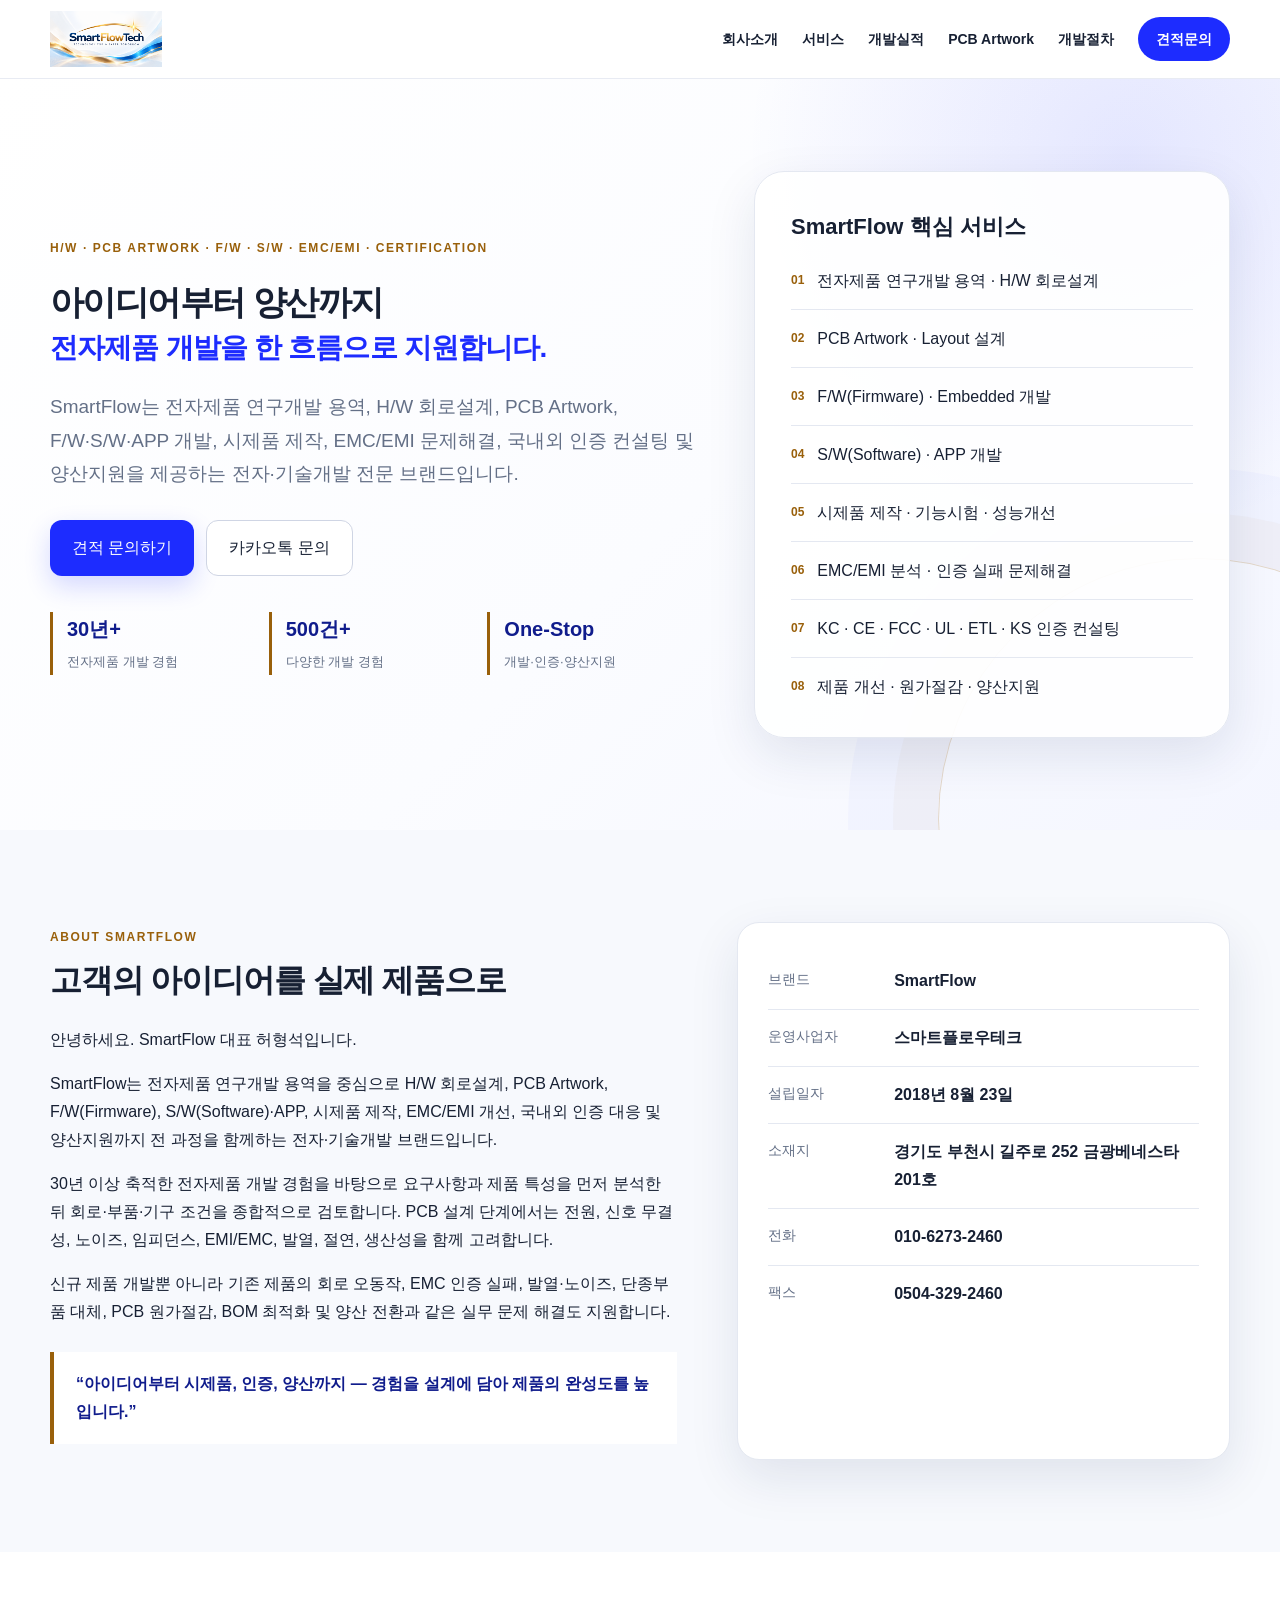
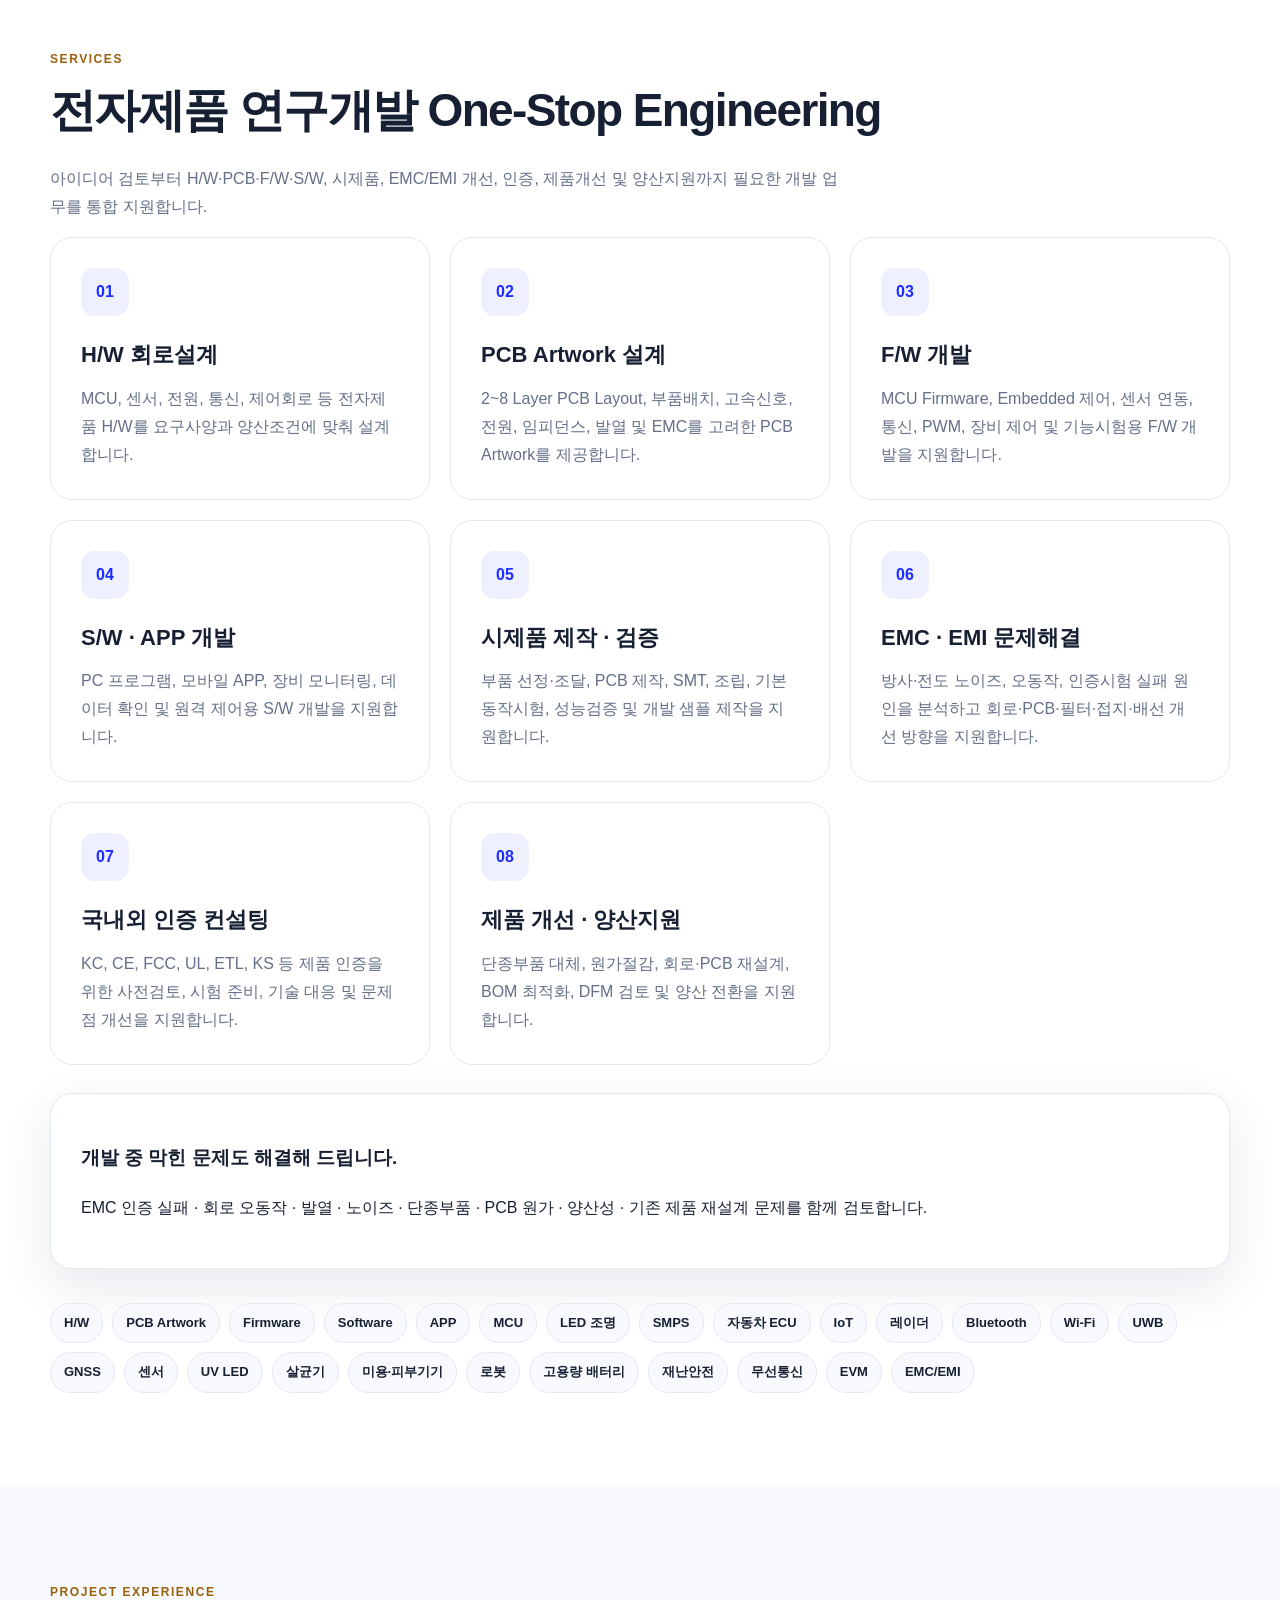
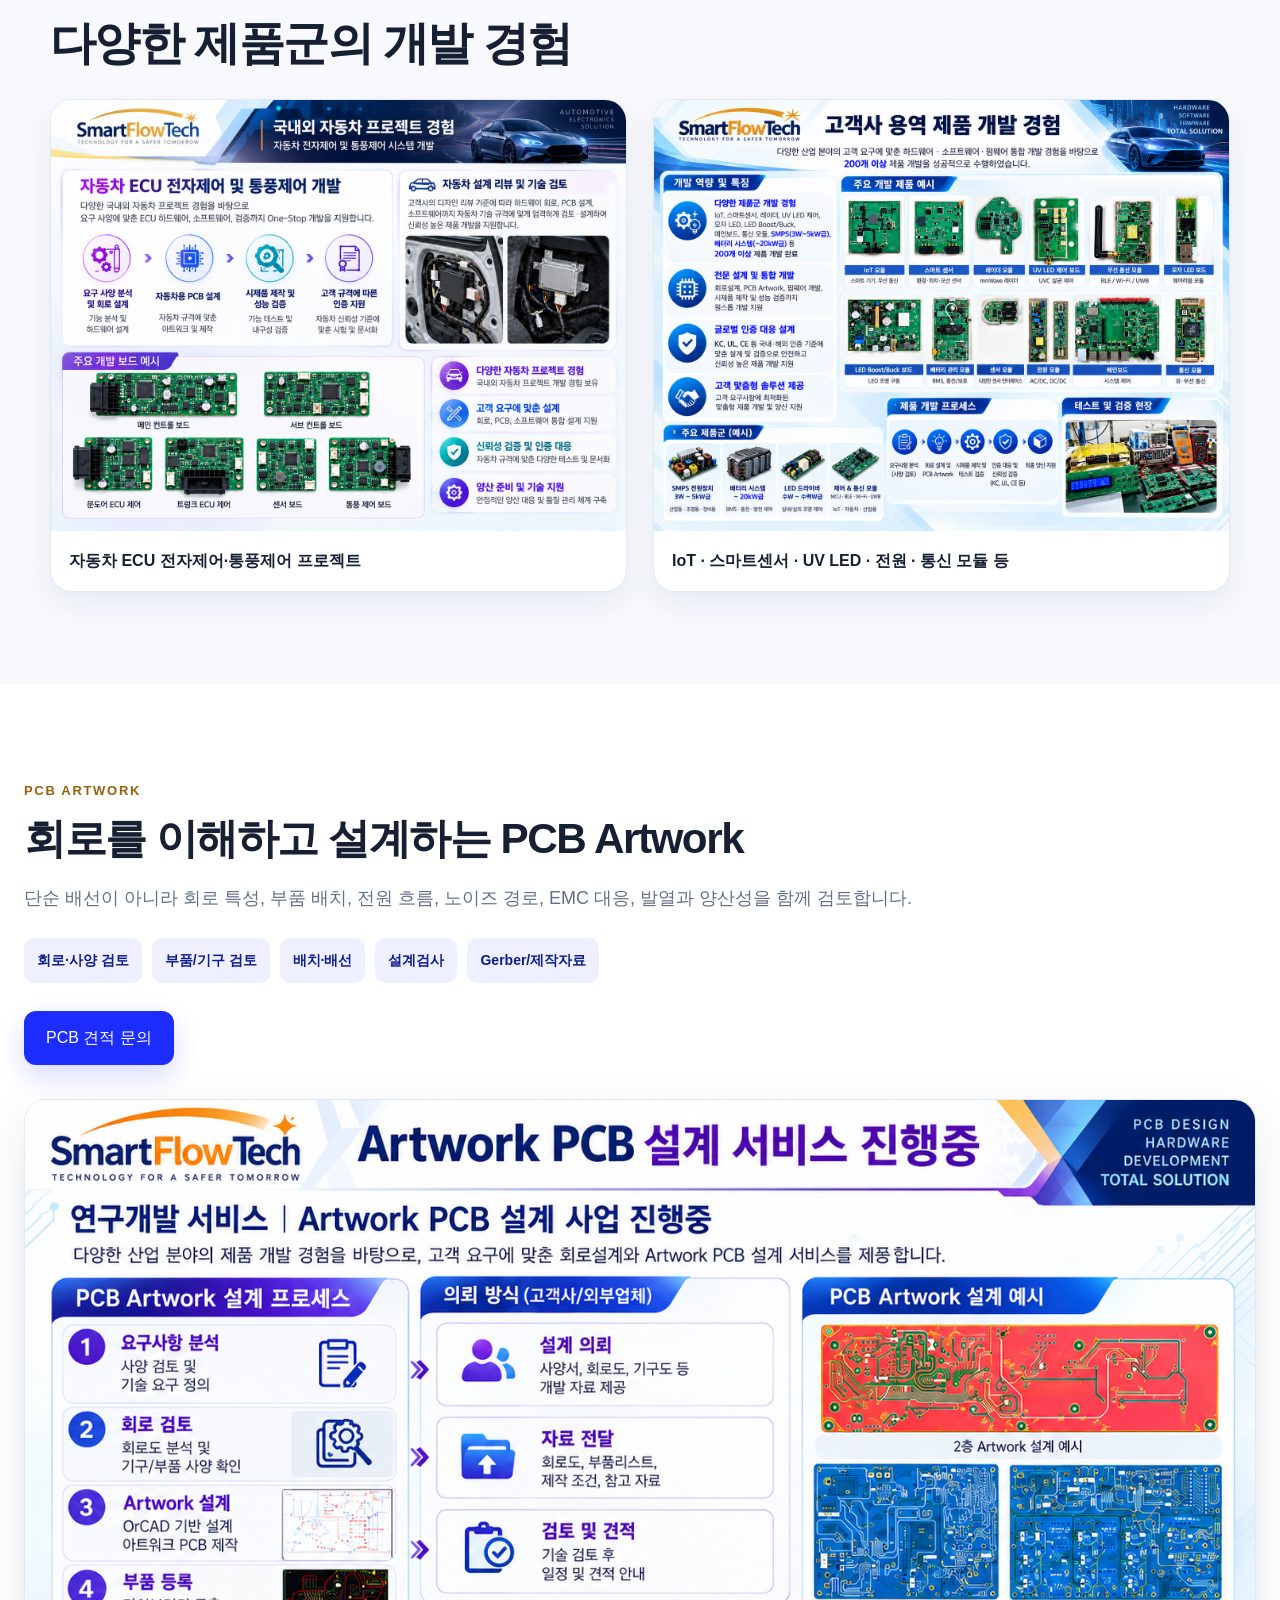
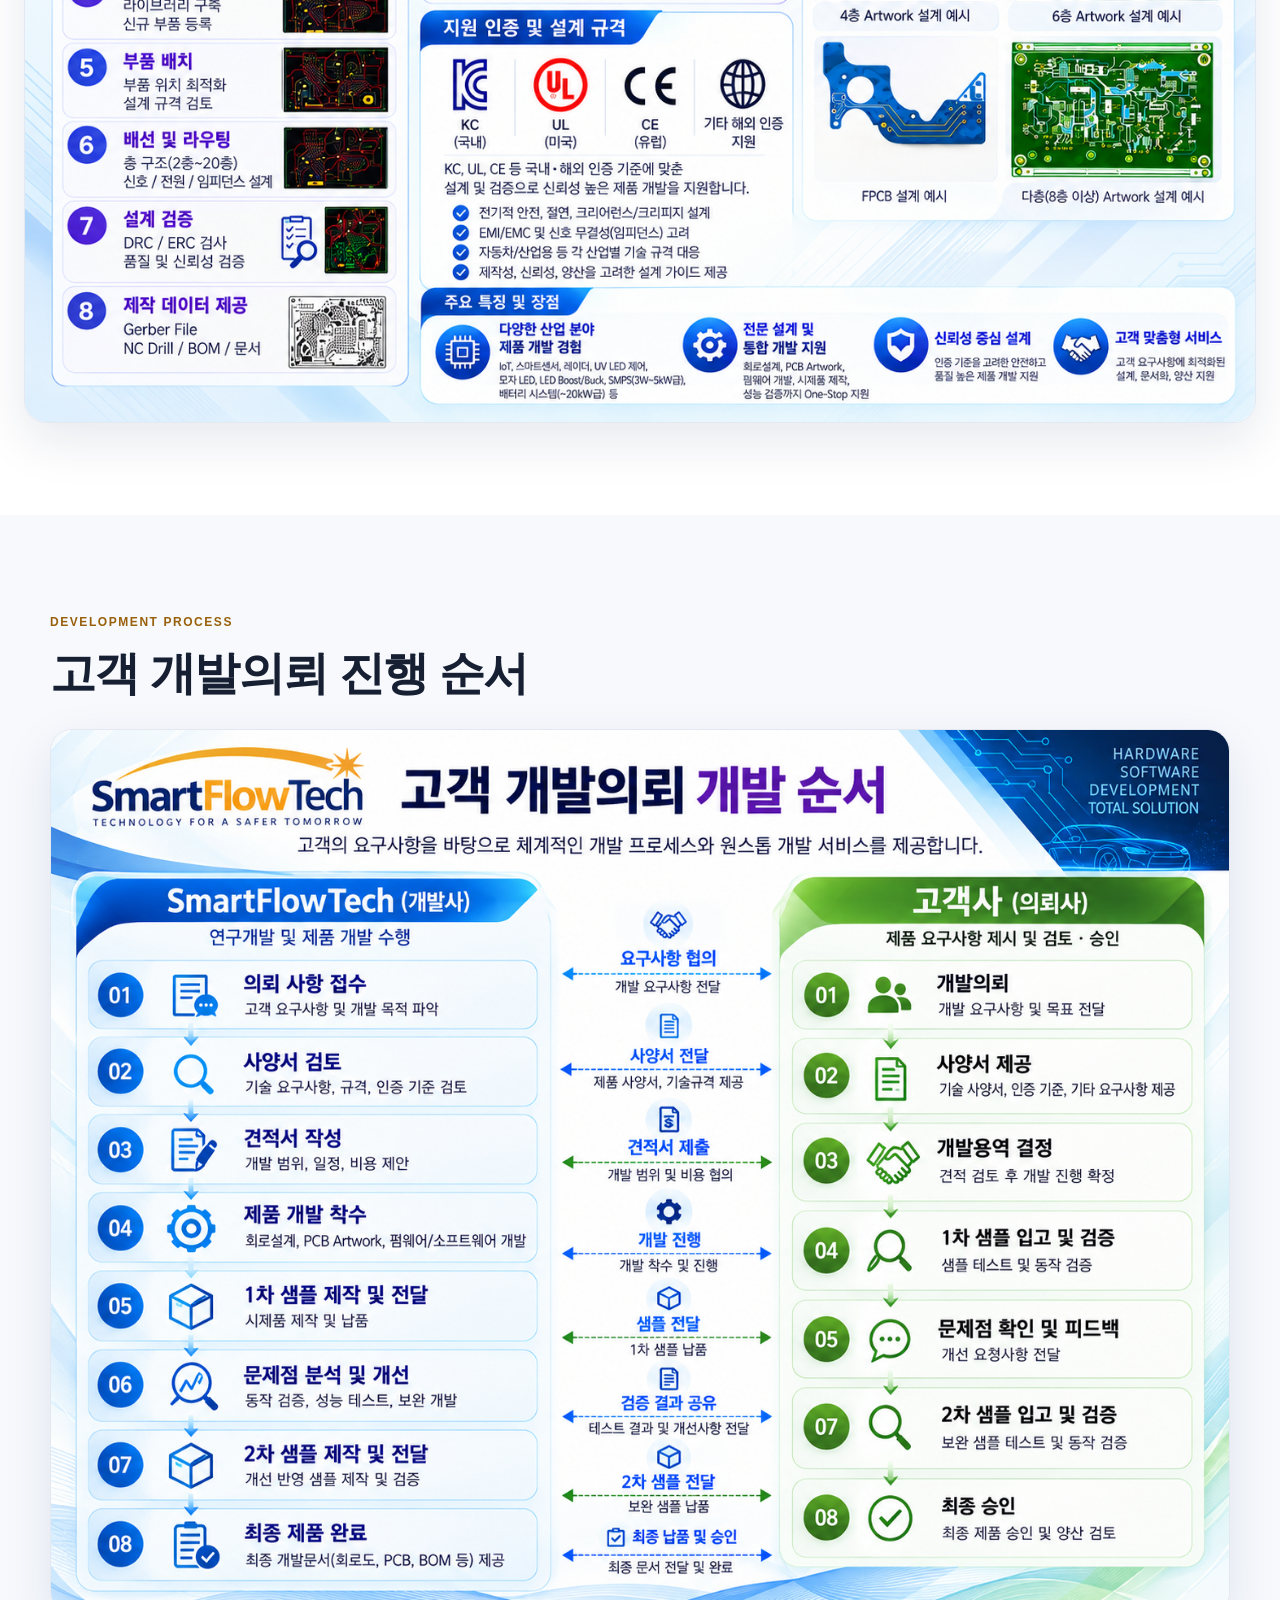
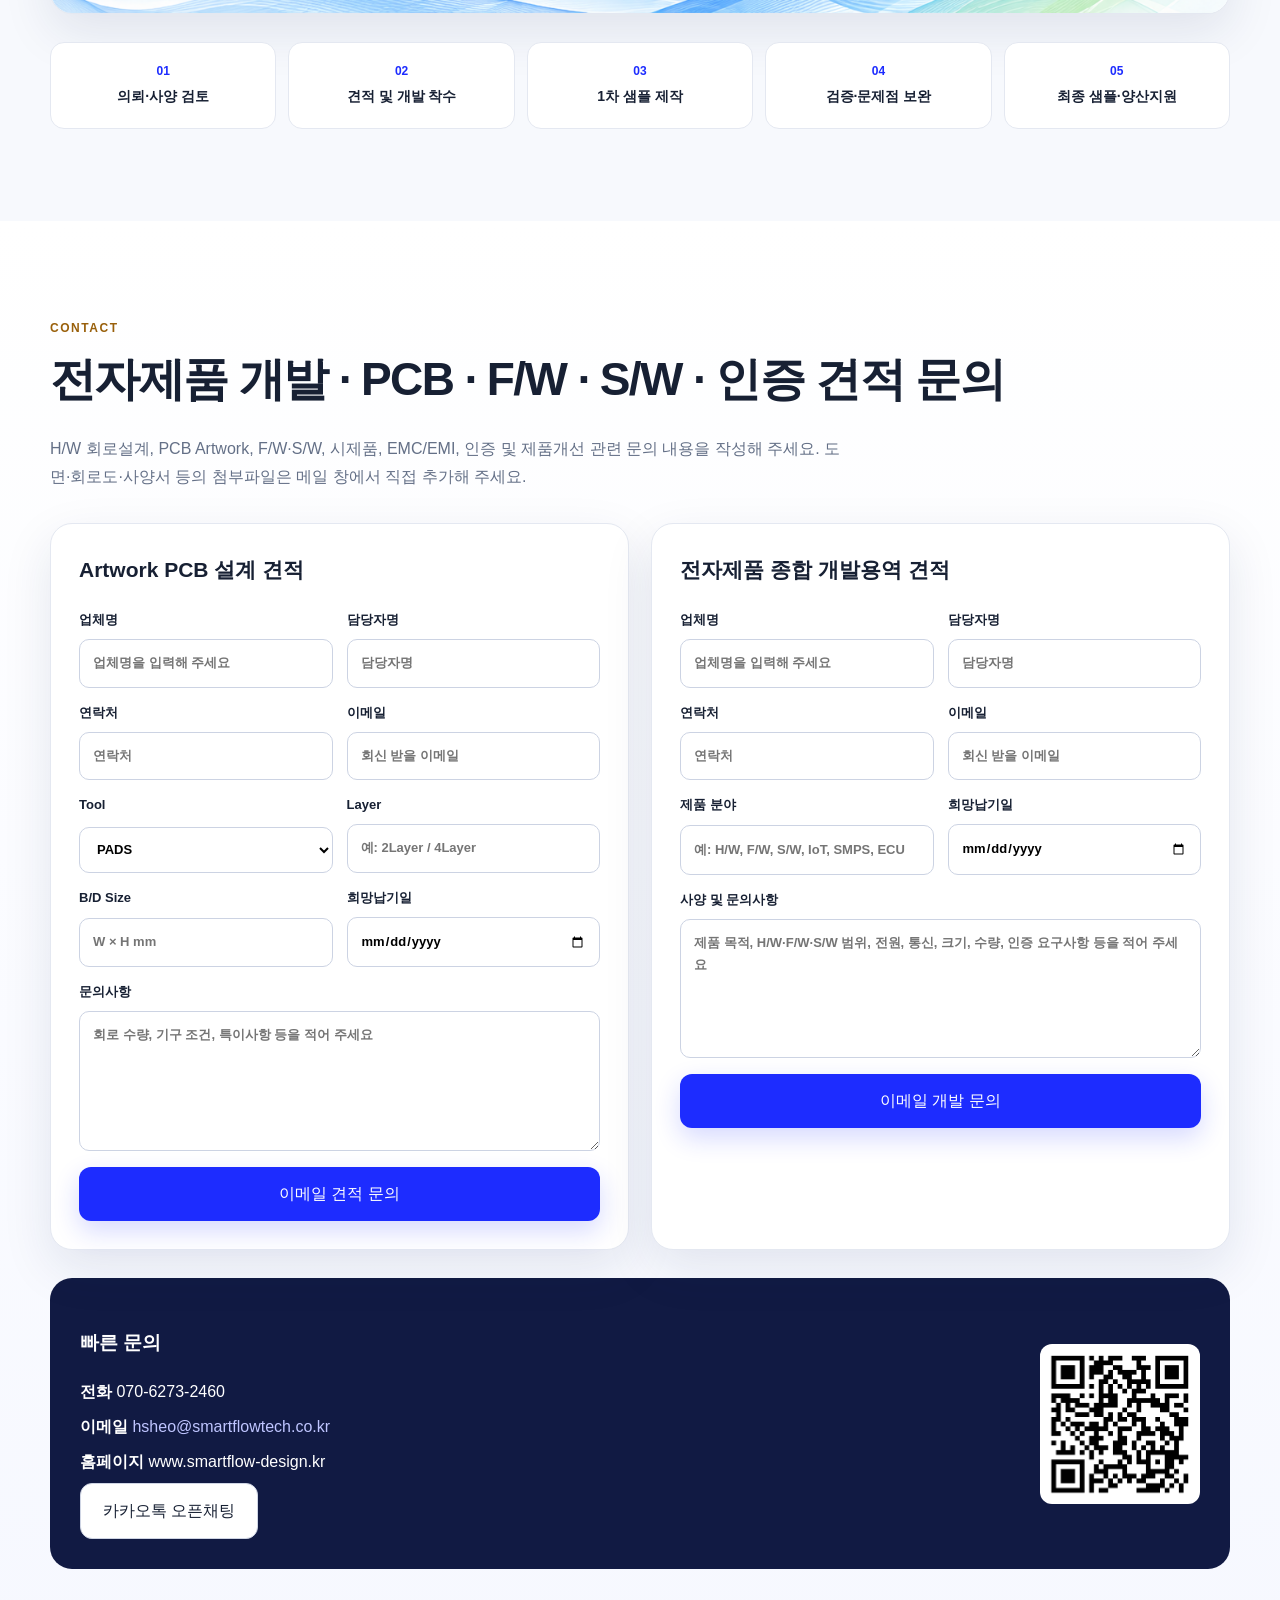
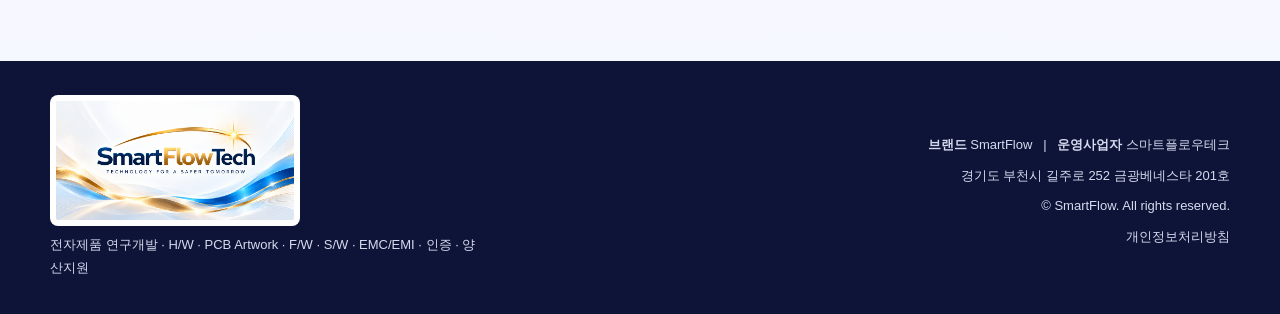
==== index.html @ a5351ffd "Update index.html" ====
<!doctype html>
<html lang="ko">
<head>
  <meta charset="utf-8" />
  <meta name="viewport" content="width=device-width, initial-scale=1" />

  <!-- 검색엔진 기본 SEO -->
  <title>스마트플로우 | H/W·F/W·S/W 개발 · PCB Artwork · EMC/EMI 인증</title>
  <meta name="description" content="스마트플로우는 전자제품 H/W 회로설계, PCB Artwork, F/W·S/W·APP 개발, 시제품 제작, EMC/EMI 문제해결, KC·CE·FCC 등 인증 컨설팅과 제품개선·양산지원을 제공합니다." />
  <meta name="keywords" content="스마트플로우, 스마트플로우테크, 전자회로설계, H/W 개발, PCB Artwork, PCB 설계, PCB 아트웍, F/W 개발, 펌웨어 개발, S/W 개발, APP 개발, 시제품 제작, EMC 인증, EMI 문제해결, KC 인증, CE 인증, FCC 인증, 연구개발 용역, 양산지원" />
  <meta name="author" content="스마트플로우" />
  <meta name="robots" content="index, follow, max-image-preview:large, max-snippet:-1, max-video-preview:-1" />
  <meta name="googlebot" content="index, follow" />
  <meta name="referrer" content="strict-origin-when-cross-origin" />
  <link rel="canonical" href="https://www.smartflow-design.kr/" />

  <!-- Open Graph / SNS 공유 -->
  <meta property="og:locale" content="ko_KR" />
  <meta property="og:type" content="website" />
  <meta property="og:site_name" content="스마트플로우" />
  <meta property="og:title" content="스마트플로우 | 전자제품 연구개발 One-Stop Engineering" />
  <meta property="og:description" content="H/W 회로설계 · PCB Artwork · F/W · S/W·APP · 시제품 제작 · EMC/EMI 개선 · 국내외 인증 컨설팅 · 제품개선 · 양산지원" />
  <meta property="og:url" content="https://www.smartflow-design.kr/" />
  <meta property="og:image" content="https://www.smartflow-design.kr/assets/New-logo-1.png" />
  <meta property="og:image:alt" content="스마트플로우 로고" />

  <!-- X(Twitter) 공유 -->
  <meta name="twitter:card" content="summary" />
  <meta name="twitter:title" content="스마트플로우 | 전자제품 연구개발 One-Stop Engineering" />
  <meta name="twitter:description" content="H/W, PCB Artwork, F/W, S/W·APP, 시제품, EMC/EMI, 인증 및 양산지원" />
  <meta name="twitter:image" content="https://www.smartflow-design.kr/assets/New-logo-1.png" />

  <!-- 구조화 데이터: 검색엔진이 회사/서비스를 이해하는 데 도움 -->
  <script type="application/ld+json">
  {
    "@context": "https://schema.org",
    "@type": "ProfessionalService",
    "name": "스마트플로우",
    "legalName": "스마트플로우테크",
    "alternateName": "SmartFlow",
    "url": "https://www.smartflow-design.kr/",
    "logo": "https://www.smartflow-design.kr/assets/New-logo-1.png",
    "image": "https://www.smartflow-design.kr/assets/New-logo-1.png",
    "description": "전자제품 H/W 회로설계, PCB Artwork, F/W·S/W·APP 개발, 시제품 제작, EMC/EMI 문제해결, 국내외 인증 컨설팅 및 양산지원",
    "telephone": "+82-70-6273-2460",
    "email": "hsheo@smartflowtech.co.kr",
    "address": {
      "@type": "PostalAddress",
      "streetAddress": "길주로 252 금광베네스타 201호",
      "addressLocality": "부천시",
      "addressRegion": "경기도",
      "addressCountry": "KR"
    },
    "areaServed": [
      {"@type": "Country", "name": "대한민국"},
      {"@type": "Place", "name": "해외"}
    ],
    "knowsAbout": [
      "H/W 회로설계",
      "PCB Artwork",
      "F/W Firmware 개발",
      "S/W Software 개발",
      "APP 개발",
      "시제품 제작",
      "EMC/EMI 문제해결",
      "KC 인증",
      "CE 인증",
      "FCC 인증",
      "제품개선",
      "양산지원"
    ],
    "contactPoint": {
      "@type": "ContactPoint",
      "telephone": "+82-70-6273-2460",
      "contactType": "customer service",
      "areaServed": "KR",
      "availableLanguage": ["Korean"]
    }
  }
  </script>

  <link rel="icon" href="assets/New-logo-1.png" />
  <link rel="stylesheet" href="styles.css" />
</head>
<body>
  <header class="site-header">
    <div class="container nav-wrap">
      <a class="brand" href="#home" aria-label="SmartFlow 홈">
        <img src="assets/New-logo-1.png" alt="SmartFlow 로고" />
      </a>
      <button class="nav-toggle" aria-label="메뉴 열기" aria-expanded="false">☰</button>
      <nav class="nav" aria-label="주요 메뉴">
        <a href="#about">회사소개</a>
        <a href="#services">서비스</a>
        <a href="#portfolio">개발실적</a>
        <a href="#artwork">PCB Artwork</a>
        <a href="#process">개발절차</a>
        <a class="nav-cta" href="#contact">견적문의</a>
      </nav>
    </div>
  </header>

  <main>
    <section id="home" class="hero section-pad">
      <div class="container hero-grid">
        <div class="hero-copy">
          <span class="eyebrow">H/W · PCB ARTWORK · F/W · S/W · EMC/EMI · CERTIFICATION</span>
          <h1>아이디어부터 양산까지<br><strong>전자제품 개발을 한 흐름으로 지원합니다.</strong></h1>
          <p class="lead">SmartFlow는 전자제품 연구개발 용역, H/W 회로설계, PCB Artwork, F/W·S/W·APP 개발, 시제품 제작, EMC/EMI 문제해결, 국내외 인증 컨설팅 및 양산지원을 제공하는 전자·기술개발 전문 브랜드입니다.</p>
          <div class="hero-actions">
            <a class="btn primary" href="#contact">견적 문의하기</a>
            <a class="btn secondary" href="https://open.kakao.com/o/svFEbgXe" target="_blank" rel="noopener">카카오톡 문의</a>
          </div>
          <div class="trust-row" aria-label="주요 강점">
            <div><b>30년+</b><span>전자제품 개발 경험</span></div>
            <div><b>500건+</b><span>다양한 개발 경험</span></div>
            <div><b>One-Stop</b><span>개발·인증·양산지원</span></div>
          </div>
        </div>
        <div class="hero-panel">
          <div class="hero-card">
            <h2>SmartFlow 핵심 서비스</h2>
            <ul>
              <li><span>01</span> 전자제품 연구개발 용역 · H/W 회로설계</li>
              <li><span>02</span> PCB Artwork · Layout 설계</li>
              <li><span>03</span> F/W(Firmware) · Embedded 개발</li>
              <li><span>04</span> S/W(Software) · APP 개발</li>
              <li><span>05</span> 시제품 제작 · 기능시험 · 성능개선</li>
              <li><span>06</span> EMC/EMI 분석 · 인증 실패 문제해결</li>
              <li><span>07</span> KC · CE · FCC · UL · ETL · KS 인증 컨설팅</li>
              <li><span>08</span> 제품 개선 · 원가절감 · 양산지원</li>
            </ul>
          </div>
        </div>
      </div>
    </section>

    <section id="about" class="section-pad light-section">
      <div class="container two-col">
        <div>
          <span class="section-kicker">ABOUT SMARTFLOW</span>
          <h2 class="section-title">고객의 아이디어를 실제 제품으로</h2>
          <p>안녕하세요. SmartFlow 대표 허형석입니다.</p>
          <p>SmartFlow는 전자제품 연구개발 용역을 중심으로 H/W 회로설계, PCB Artwork, F/W(Firmware), S/W(Software)·APP, 시제품 제작, EMC/EMI 개선, 국내외 인증 대응 및 양산지원까지 전 과정을 함께하는 전자·기술개발 브랜드입니다.</p>
          <p>30년 이상 축적한 전자제품 개발 경험을 바탕으로 요구사항과 제품 특성을 먼저 분석한 뒤 회로·부품·기구 조건을 종합적으로 검토합니다. PCB 설계 단계에서는 전원, 신호 무결성, 노이즈, 임피던스, EMI/EMC, 발열, 절연, 생산성을 함께 고려합니다.</p>
          <p>신규 제품 개발뿐 아니라 기존 제품의 회로 오동작, EMC 인증 실패, 발열·노이즈, 단종부품 대체, PCB 원가절감, BOM 최적화 및 양산 전환과 같은 실무 문제 해결도 지원합니다.</p>
          <p class="quote">“아이디어부터 시제품, 인증, 양산까지 — 경험을 설계에 담아 제품의 완성도를 높입니다.”</p>
        </div>
        <div class="info-card">
          <dl>
            <div><dt>브랜드</dt><dd>SmartFlow</dd></div>
            <div><dt>운영사업자</dt><dd>스마트플로우테크</dd></div>
            <div><dt>설립일자</dt><dd>2018년 8월 23일</dd></div>
            <div><dt>소재지</dt><dd>경기도 부천시 길주로 252 금광베네스타 201호</dd></div>
            <div><dt>전화</dt><dd>010-6273-2460</dd></div>
            <div><dt>팩스</dt><dd>0504-329-2460</dd></div>
          </dl>
        </div>
      </div>
    </section>

    <section id="services" class="section-pad">
      <div class="container">
        <span class="section-kicker">SERVICES</span>
        <h2 class="section-title">전자제품 연구개발 One-Stop Engineering</h2>
        <p class="contact-intro">아이디어 검토부터 H/W·PCB·F/W·S/W, 시제품, EMC/EMI 개선, 인증, 제품개선 및 양산지원까지 필요한 개발 업무를 통합 지원합니다.</p>

        <div class="cards three">
          <article class="service-card">
            <div class="icon-badge">01</div>
            <h3>H/W 회로설계</h3>
            <p>MCU, 센서, 전원, 통신, 제어회로 등 전자제품 H/W를 요구사양과 양산조건에 맞춰 설계합니다.</p>
          </article>

          <article class="service-card">
            <div class="icon-badge">02</div>
            <h3>PCB Artwork 설계</h3>
            <p>2~8 Layer PCB Layout, 부품배치, 고속신호, 전원, 임피던스, 발열 및 EMC를 고려한 PCB Artwork를 제공합니다.</p>
          </article>

          <article class="service-card">
            <div class="icon-badge">03</div>
            <h3>F/W 개발</h3>
            <p>MCU Firmware, Embedded 제어, 센서 연동, 통신, PWM, 장비 제어 및 기능시험용 F/W 개발을 지원합니다.</p>
          </article>

          <article class="service-card">
            <div class="icon-badge">04</div>
            <h3>S/W · APP 개발</h3>
            <p>PC 프로그램, 모바일 APP, 장비 모니터링, 데이터 확인 및 원격 제어용 S/W 개발을 지원합니다.</p>
          </article>

          <article class="service-card">
            <div class="icon-badge">05</div>
            <h3>시제품 제작 · 검증</h3>
            <p>부품 선정·조달, PCB 제작, SMT, 조립, 기본 동작시험, 성능검증 및 개발 샘플 제작을 지원합니다.</p>
          </article>

          <article class="service-card">
            <div class="icon-badge">06</div>
            <h3>EMC · EMI 문제해결</h3>
            <p>방사·전도 노이즈, 오동작, 인증시험 실패 원인을 분석하고 회로·PCB·필터·접지·배선 개선 방향을 지원합니다.</p>
          </article>

          <article class="service-card">
            <div class="icon-badge">07</div>
            <h3>국내외 인증 컨설팅</h3>
            <p>KC, CE, FCC, UL, ETL, KS 등 제품 인증을 위한 사전검토, 시험 준비, 기술 대응 및 문제점 개선을 지원합니다.</p>
          </article>

          <article class="service-card">
            <div class="icon-badge">08</div>
            <h3>제품 개선 · 양산지원</h3>
            <p>단종부품 대체, 원가절감, 회로·PCB 재설계, BOM 최적화, DFM 검토 및 양산 전환을 지원합니다.</p>
          </article>
        </div>

        <div class="info-card" style="margin-top:28px;">
          <h3>개발 중 막힌 문제도 해결해 드립니다.</h3>
          <p>EMC 인증 실패 · 회로 오동작 · 발열 · 노이즈 · 단종부품 · PCB 원가 · 양산성 · 기존 제품 재설계 문제를 함께 검토합니다.</p>
        </div>

        <div class="tag-cloud" aria-label="주요 개발 분야">
          <span>H/W</span><span>PCB Artwork</span><span>Firmware</span><span>Software</span><span>APP</span>
          <span>MCU</span><span>LED 조명</span><span>SMPS</span><span>자동차 ECU</span><span>IoT</span>
          <span>레이더</span><span>Bluetooth</span><span>Wi-Fi</span><span>UWB</span><span>GNSS</span>
          <span>센서</span><span>UV LED</span><span>살균기</span><span>미용·피부기기</span><span>로봇</span>
          <span>고용량 배터리</span><span>재난안전</span><span>무선통신</span><span>EVM</span><span>EMC/EMI</span>
        </div>
      </div>
    </section>

    <section id="portfolio" class="section-pad light-section">
      <div class="container">
        <span class="section-kicker">PROJECT EXPERIENCE</span>
        <h2 class="section-title">다양한 제품군의 개발 경험</h2>
        <div class="showcase-grid">
          <figure class="showcase">
            <div class="slide-media">
              <img src="assets/project-automotive-3.png" alt="자동차 ECU 및 통풍제어 프로젝트 자료" loading="lazy" />
</div>
            <figcaption>자동차 ECU 전자제어·통풍제어 프로젝트</figcaption>
          </figure>
          <figure class="showcase">
            <div class="slide-media">
              <img src="assets/project-portfolio-1.png" alt="고객사 제품개발 실적 자료" loading="lazy" />
</div>
            <figcaption>IoT · 스마트센서 · UV LED · 전원 · 통신 모듈 등</figcaption>
          </figure>
        </div>
      </div>
    </section>

    <section id="artwork" class="section-pad">
      <div class="container artwork-section">
        <div class="artwork-intro">
          <span class="section-kicker">PCB ARTWORK</span>
          <h2 class="section-title">회로를 이해하고 설계하는 PCB Artwork</h2>
          <p>단순 배선이 아니라 회로 특성, 부품 배치, 전원 흐름, 노이즈 경로, EMC 대응, 발열과 양산성을 함께 검토합니다.</p>
          <div class="mini-steps">
            <span>회로·사양 검토</span><span>부품/기구 검토</span><span>배치·배선</span><span>설계검사</span><span>Gerber/제작자료</span>
          </div>
          <a class="btn primary" href="#pcb-quote">PCB 견적 문의</a>
        </div>
        <figure class="artwork-hero-image">
          <div class="slide-media">
            <img src="assets/pcb-artwork-1.png" alt="Artwork PCB 설계 서비스 진행 자료" loading="lazy" />
          </div>
        </figure>
      </div>
    </section>

    <section id="process" class="section-pad light-section">
      <div class="container">
        <span class="section-kicker">DEVELOPMENT PROCESS</span>
        <h2 class="section-title">고객 개발의뢰 진행 순서</h2>
        <figure class="process-image">
          <div class="slide-media">
            <img src="assets/development-process-1.png" alt="SmartFlow 고객 개발의뢰 개발 순서" loading="lazy" />
</div>
        </figure>
        <div class="process-cards">
          <div><b>01</b><span>의뢰·사양 검토</span></div>
          <div><b>02</b><span>견적 및 개발 착수</span></div>
          <div><b>03</b><span>1차 샘플 제작</span></div>
          <div><b>04</b><span>검증·문제점 보완</span></div>
          <div><b>05</b><span>최종 샘플·양산지원</span></div>
        </div>
      </div>
    </section>

    <section id="contact" class="section-pad contact-section">
      <div class="container">
        <span class="section-kicker">CONTACT</span>
        <h2 class="section-title">전자제품 개발 · PCB · F/W · S/W · 인증 견적 문의</h2>
        <p class="contact-intro">H/W 회로설계, PCB Artwork, F/W·S/W, 시제품, EMC/EMI, 인증 및 제품개선 관련 문의 내용을 작성해 주세요. 도면·회로도·사양서 등의 첨부파일은 메일 창에서 직접 추가해 주세요.</p>
        <div class="contact-grid">
          <form id="pcb-quote" class="quote-form" data-type="PCB Artwork 설계 견적 문의">
            <h3>Artwork PCB 설계 견적</h3>
            <div class="form-grid">
              <label>업체명<input name="company" type="text" placeholder="업체명을 입력해 주세요" /></label>
              <label>담당자명<input name="name" type="text" required placeholder="담당자명" /></label>
              <label>연락처<input name="phone" type="tel" placeholder="연락처" /></label>
              <label>이메일<input name="email" type="email" required placeholder="회신 받을 이메일" /></label>
              <label>Tool<select name="tool"><option>PADS</option><option>기타</option></select></label>
              <label>Layer<input name="layer" type="text" placeholder="예: 2Layer / 4Layer" /></label>
              <label>B/D Size<input name="size" type="text" placeholder="W × H mm" /></label>
              <label>희망납기일<input name="deadline" type="date" /></label>
            </div>
            <label>문의사항<textarea name="message" rows="5" placeholder="회로 수량, 기구 조건, 특이사항 등을 적어 주세요"></textarea></label>
            <button class="btn primary" type="submit">이메일 견적 문의</button>
          </form>

          <form class="quote-form" data-type="전자제품 종합 개발용역 견적 문의">
            <h3>전자제품 종합 개발용역 견적</h3>
            <div class="form-grid">
              <label>업체명<input name="company" type="text" placeholder="업체명을 입력해 주세요" /></label>
              <label>담당자명<input name="name" type="text" required placeholder="담당자명" /></label>
              <label>연락처<input name="phone" type="tel" placeholder="연락처" /></label>
              <label>이메일<input name="email" type="email" required placeholder="회신 받을 이메일" /></label>
              <label>제품 분야<input name="category" type="text" placeholder="예: H/W, F/W, S/W, IoT, SMPS, ECU" /></label>
              <label>희망납기일<input name="deadline" type="date" /></label>
            </div>
            <label>사양 및 문의사항<textarea name="message" rows="5" placeholder="제품 목적, H/W·F/W·S/W 범위, 전원, 통신, 크기, 수량, 인증 요구사항 등을 적어 주세요"></textarea></label>
            <button class="btn primary" type="submit">이메일 개발 문의</button>
          </form>
        </div>

        <div class="direct-contact">
          <div>
            <h3>빠른 문의</h3>
            <p><b>전화</b> 070-6273-2460</p>
            <p><b>이메일</b> <a href="mailto:hsheo@smartflowtech.co.kr">hsheo@smartflowtech.co.kr</a></p>
            <p><b>홈페이지</b> www.smartflow-design.kr</p>
            <a class="btn secondary" href="https://open.kakao.com/o/svFEbgXe" target="_blank" rel="noopener">카카오톡 오픈채팅</a>
          </div>
          <img src="assets/kakao-qr.png" alt="카카오톡 오픈채팅 QR 코드" />
        </div>
      </div>
    </section>
  </main>

  <footer class="site-footer">
    <div class="container footer-wrap">
      <div>
        <img src="assets/New-logo-1.png" alt="SmartFlow" />
        <p>전자제품 연구개발 · H/W · PCB Artwork · F/W · S/W · EMC/EMI · 인증 · 양산지원</p>
      </div>
      <div class="footer-meta">
        <p><b>브랜드</b> SmartFlow &nbsp; | &nbsp; <b>운영사업자</b> 스마트플로우테크</p>
        <p>경기도 부천시 길주로 252 금광베네스타 201호</p>
        <p>© <span id="year"></span> SmartFlow. All rights reserved.</p>
        <p><a href="https://smartflow-design.kr/privacy.html">개인정보처리방침</a></p>
      </div>
    </div>
  </footer>

  <script src="script.js"></script>
</body>
</html>
---- styles.css ----
:root {
  --blue: #1d2cff;
  --blue-deep: #101c8c;
  --gold: #99600b;
  --ink: #172033;
  --muted: #647087;
  --line: #e4e8f1;
  --soft: #f7f9fd;
  --white: #ffffff;
  --shadow: 0 18px 50px rgba(21, 36, 86, .10);
  --radius: 22px;
}
* { box-sizing: border-box; }
html { scroll-behavior: smooth; }
body { margin: 0; font-family: "Malgun Gothic", "Apple SD Gothic Neo", "Noto Sans KR", Arial, sans-serif; color: var(--ink); background: var(--white); line-height: 1.75; }
a { color: inherit; text-decoration: none; }
img { max-width: 100%; display: block; }
/* Slide images are already edited: no masking or logo overlay is needed. */
.slide-media { position: relative; overflow: hidden; background: #fff; }
.slide-media > img { width: 100%; height: auto; display: block; }


.container { width: min(1180px, calc(100% - 40px)); margin: 0 auto; }
.section-pad { padding: 92px 0; }
.light-section { background: var(--soft); }
.site-header { position: sticky; top: 0; z-index: 100; background: rgba(255,255,255,.94); backdrop-filter: blur(12px); border-bottom: 1px solid rgba(228,232,241,.85); }
.nav-wrap { height: 78px; display: flex; align-items: center; justify-content: space-between; gap: 24px; }
.brand img { width: 290px; max-height: 56px; object-fit: contain; object-position: left center; }
.nav { display: flex; align-items: center; gap: 24px; font-size: 14px; font-weight: 700; }
.nav a { padding: 10px 0; }
.nav a:hover { color: var(--blue); }
.nav-cta { color: white !important; background: var(--blue); border-radius: 999px; padding: 10px 18px !important; }
.nav-toggle { display: none; border: 0; background: transparent; font-size: 28px; }
.hero { position: relative; overflow: hidden; background: radial-gradient(circle at 88% 10%, rgba(29,44,255,.10), transparent 29%), linear-gradient(135deg,#fff 0%,#fbfcff 55%,#f4f6ff 100%); }
.hero::after { content:""; position:absolute; width:520px; height:520px; right:-180px; bottom:-250px; border-radius:50%; border:1px solid rgba(153,96,11,.22); box-shadow: 0 0 0 45px rgba(153,96,11,.03),0 0 0 90px rgba(29,44,255,.025); }
.hero-grid { display: grid; grid-template-columns: 1.15fr .85fr; gap: 60px; align-items: center; min-height: 560px; position: relative; z-index: 1; }
.eyebrow, .section-kicker { display:inline-block; font-size: 12px; font-weight: 900; letter-spacing: .13em; color: var(--gold); }
.hero h1 { font-size: clamp(42px, 6vw, 70px); line-height: 1.18; letter-spacing: -.045em; margin: 20px 0 24px; }
.hero h1 strong { color: var(--blue); }
.lead { font-size: 19px; color: var(--muted); max-width: 720px; }
.hero-actions { display: flex; gap: 12px; margin: 30px 0 36px; flex-wrap: wrap; }
.btn { display: inline-flex; align-items: center; justify-content: center; border: 0; border-radius: 12px; padding: 13px 22px; font-weight: 800; cursor: pointer; font: inherit; }
.btn.primary { background: var(--blue); color: #fff; box-shadow: 0 10px 26px rgba(29,44,255,.18); }
.btn.primary:hover { background: var(--blue-deep); }
.btn.secondary { border: 1px solid #cfd5e4; background: white; color: var(--ink); }
.trust-row { display:grid; grid-template-columns: repeat(3,1fr); gap: 12px; }
.trust-row div { border-left: 3px solid var(--gold); padding-left: 14px; }
.trust-row b { display:block; color: var(--blue-deep); font-size: 20px; }
.trust-row span { color: var(--muted); font-size: 13px; }
.hero-card { background: rgba(255,255,255,.92); border: 1px solid var(--line); border-radius: 30px; padding: 36px; box-shadow: var(--shadow); }
.hero-card h2 { margin: 0 0 20px; font-size: 22px; }
.hero-card ul { list-style: none; margin: 0; padding: 0; display: grid; gap: 15px; }
.hero-card li { display: flex; gap: 13px; align-items: center; padding-bottom: 14px; border-bottom: 1px solid var(--line); }
.hero-card li:last-child { border: 0; padding-bottom: 0; }
.hero-card li span { color: var(--gold); font-weight: 900; font-size: 12px; }
.section-title { font-size: clamp(30px,4vw,46px); line-height:1.25; letter-spacing:-.035em; margin: 10px 0 26px; }
.two-col { display:grid; grid-template-columns: 1.12fr .88fr; gap: 60px; }
.align-center { align-items: center; }
.quote { margin-top: 26px; padding: 18px 22px; border-left: 4px solid var(--gold); background: white; font-weight: 800; color: var(--blue-deep); }
.info-card { background:white; border:1px solid var(--line); border-radius:var(--radius); padding:30px; box-shadow:var(--shadow); }
dl { margin:0; }
dl div { display:grid; grid-template-columns:110px 1fr; gap:16px; padding:14px 0; border-bottom:1px solid var(--line); }
dl div:last-child { border-bottom:0; }
dt { color:var(--muted); font-size:14px; }
dd { margin:0; font-weight:800; }
.cards.three { display:grid; grid-template-columns:repeat(3,1fr); gap:20px; }
.service-card { border:1px solid var(--line); border-radius:var(--radius); padding:30px; background:white; transition:.2s ease; }
.service-card:hover { transform:translateY(-4px); box-shadow:var(--shadow); }
.icon-badge { width:48px; height:48px; display:grid; place-items:center; border-radius:14px; background:#eef0ff; color:var(--blue); font-weight:900; }
.service-card h3 { font-size:22px; margin:20px 0 10px; }
.service-card p { color:var(--muted); margin:0; }
.tag-cloud { display:flex; flex-wrap:wrap; gap:9px; margin-top:34px; }
.tag-cloud span { border:1px solid var(--line); background:var(--soft); border-radius:999px; padding:8px 13px; font-size:13px; font-weight:700; }
.showcase-grid { display:grid; grid-template-columns:1fr 1fr; gap:26px; }
.showcase { margin:0; background:white; border:1px solid var(--line); border-radius:var(--radius); overflow:hidden; box-shadow:0 12px 30px rgba(21,36,86,.07); }
.showcase img { width:100%; aspect-ratio:4/3; object-fit:contain; background:white; }
.showcase figcaption { padding:16px 18px; font-weight:800; }
.showcase.compact img { aspect-ratio:auto; }
.mini-steps { display:flex; flex-wrap:wrap; gap:10px; margin:24px 0 30px; }
.mini-steps span { padding:9px 12px; border-radius:10px; background:#eef0ff; color:var(--blue-deep); font-size:13px; font-weight:800; }
.process-image { margin: 0 0 28px; border:1px solid var(--line); border-radius:var(--radius); overflow:hidden; background:white; box-shadow:var(--shadow); }
.process-image img { width:100%; }
.process-cards { display:grid; grid-template-columns:repeat(5,1fr); gap:12px; }
.process-cards div { background:white; border:1px solid var(--line); border-radius:14px; padding:18px 14px; text-align:center; }
.process-cards b { display:block; color:var(--blue); font-size:12px; }
.process-cards span { font-weight:800; font-size:14px; }
.contact-section { background:linear-gradient(180deg,#fff,#f6f8ff); }
.contact-intro { max-width:800px; color:var(--muted); }
.contact-grid { display:grid; grid-template-columns:1fr 1fr; gap:22px; margin-top:32px; }
.quote-form { background:white; border:1px solid var(--line); border-radius:var(--radius); padding:28px; box-shadow:var(--shadow); }
.quote-form h3 { margin-top:0; font-size:21px; }
.form-grid { display:grid; grid-template-columns:1fr 1fr; gap:14px; }
label { display:grid; gap:7px; font-weight:800; font-size:13px; }
input, select, textarea { width:100%; border:1px solid #ccd3e3; border-radius:10px; padding:12px 13px; font:inherit; background:white; }
input:focus, select:focus, textarea:focus { outline:3px solid rgba(29,44,255,.10); border-color:var(--blue); }
.quote-form > label { margin-top:14px; }
.quote-form button { margin-top:16px; width:100%; }
.direct-contact { margin-top:28px; display:flex; justify-content:space-between; align-items:center; gap:30px; background:#111a43; color:white; border-radius:var(--radius); padding:30px; }
.direct-contact p { margin:7px 0; }
.direct-contact a:not(.btn) { color:#bfc5ff; }
.direct-contact img { width:160px; border-radius:12px; background:white; padding:8px; }
.site-footer { background:#0d1437; color:#d6daef; padding:34px 0; }
.footer-wrap { display:flex; justify-content:space-between; align-items:center; gap:30px; }
.footer-wrap > div:first-child { max-width:430px; }
.footer-wrap img { width:250px; background:white; border-radius:8px; padding:6px; }
.footer-wrap p { margin:8px 0 0; font-size:13px; }
.footer-meta { text-align:right; }
@media (max-width: 920px) {
  .nav-toggle { display:block; }
  .nav { position:absolute; top:78px; left:0; right:0; display:none; flex-direction:column; align-items:stretch; background:white; border-bottom:1px solid var(--line); padding:18px 24px 24px; box-shadow:var(--shadow); }
  .nav.open { display:flex; }
  .hero-grid, .two-col, .showcase-grid, .contact-grid { grid-template-columns:1fr; }
  .cards.three { grid-template-columns:1fr; }
  .process-cards { grid-template-columns:repeat(2,1fr); }
  .hero-grid { min-height:auto; }
  .hero-panel { order:-1; }
  .hero-card { padding:26px; }
  .footer-wrap { flex-direction:column; align-items:flex-start; }
  .footer-meta { text-align:left; }
}
@media (max-width: 620px) {
  .container { width:min(100% - 28px,1180px); }
  .section-pad { padding:66px 0; }
  .brand img { width:220px; }
  .hero h1 { font-size:40px; }
  .trust-row { grid-template-columns:1fr; gap:16px; }
  .form-grid { grid-template-columns:1fr; }
  .process-cards { grid-template-columns:1fr; }
  .direct-contact { flex-direction:column; align-items:flex-start; }
}

/* =========================================================
   SmartFlow v3 - PCB Artwork section visibility improvement
   - Make the R&D / outsourced development copy easy to read
   - Enlarge the PCB Artwork infographic on desktop
   ========================================================= */
#artwork .container {
  width: min(1380px, calc(100% - 48px));
}

#artwork .two-col {
  grid-template-columns: minmax(360px, 0.78fr) minmax(620px, 1.22fr);
  gap: 42px;
  align-items: center;
}

#artwork .section-kicker {
  font-size: 13px;
}

#artwork .section-title {
  font-size: clamp(36px, 3.3vw, 54px);
  line-height: 1.18;
  margin-bottom: 18px;
}

#artwork .two-col > div > p {
  font-size: 18px;
  line-height: 1.8;
  max-width: 620px;
}

#artwork .mini-steps {
  margin: 24px 0 28px;
}

#artwork .mini-steps span {
  font-size: 14px;
  padding: 10px 13px;
}

#artwork .showcase.compact {
  width: 100%;
  margin: 0;
  border-radius: 24px;
}

#artwork .showcase.compact .slide-media {
  width: 100%;
  background: #fff;
}

#artwork .showcase.compact .slide-media > img:first-child {
  width: 100%;
  height: auto;
  aspect-ratio: auto;
  object-fit: contain;
}

@media (max-width: 1100px) {
  #artwork .container {
    width: min(1180px, calc(100% - 40px));
  }
  #artwork .two-col {
    grid-template-columns: 0.9fr 1.1fr;
    gap: 30px;
  }
}

@media (max-width: 920px) {
  #artwork .container {
    width: min(100% - 40px, 1180px);
  }
  #artwork .two-col {
    grid-template-columns: 1fr;
  }
  #artwork .showcase.compact {
    max-width: 980px;
    margin: 24px auto 0;
  }
}

@media (max-width: 620px) {
  #artwork .container {
    width: min(100% - 28px, 1180px);
  }
  #artwork .section-title {
    font-size: 36px;
  }
  #artwork .two-col > div > p {
    font-size: 16px;
  }
}

/* v4: PCB Artwork image is intentionally large for readability. */
#artwork .artwork-section {
  display: block;
}
#artwork .artwork-intro {
  max-width: 900px;
  margin-bottom: 34px;
}
#artwork .artwork-intro p {
  font-size: 18px;
  line-height: 1.8;
  color: var(--muted);
}
#artwork .artwork-hero-image {
  margin: 0;
  width: 100%;
  border: 1px solid var(--line);
  border-radius: var(--radius);
  overflow: hidden;
  background: #fff;
  box-shadow: var(--shadow);
}
#artwork .artwork-hero-image img {
  width: 100%;
  height: auto;
  object-fit: contain;
}
/* Edited slide assets already contain SmartFlow logo and no item badge. */
.slide-logo-overlay { display: none !important; }
.slide-mask::after { display: none !important; }

@media (max-width: 920px) {
  #artwork .artwork-intro { max-width: none; }
  #artwork .artwork-intro p { font-size: 16px; }
}
/* 메인 제목 글자 크기 조정 */
.hero-copy h1 {
  font-size: 34px !important;
  line-height: 1.25 !important;
}

.hero-copy h1 strong {
  font-size: 28px !important;
  line-height: 1.25 !important;
  letter-spacing: -0.03em;
  white-space: nowrap;
}

/* 휴대폰 */
@media (max-width: 768px) {
  .hero-copy h1 {
    font-size: 32px !important;
  }

  .hero-copy h1 strong {
    font-size: 32px !important;
    white-space: normal;
  }
}
/* 회사소개 제목 크기 조정 */
#about .section-title {
  font-size: 32px !important;
  line-height: 1.25 !important;
}
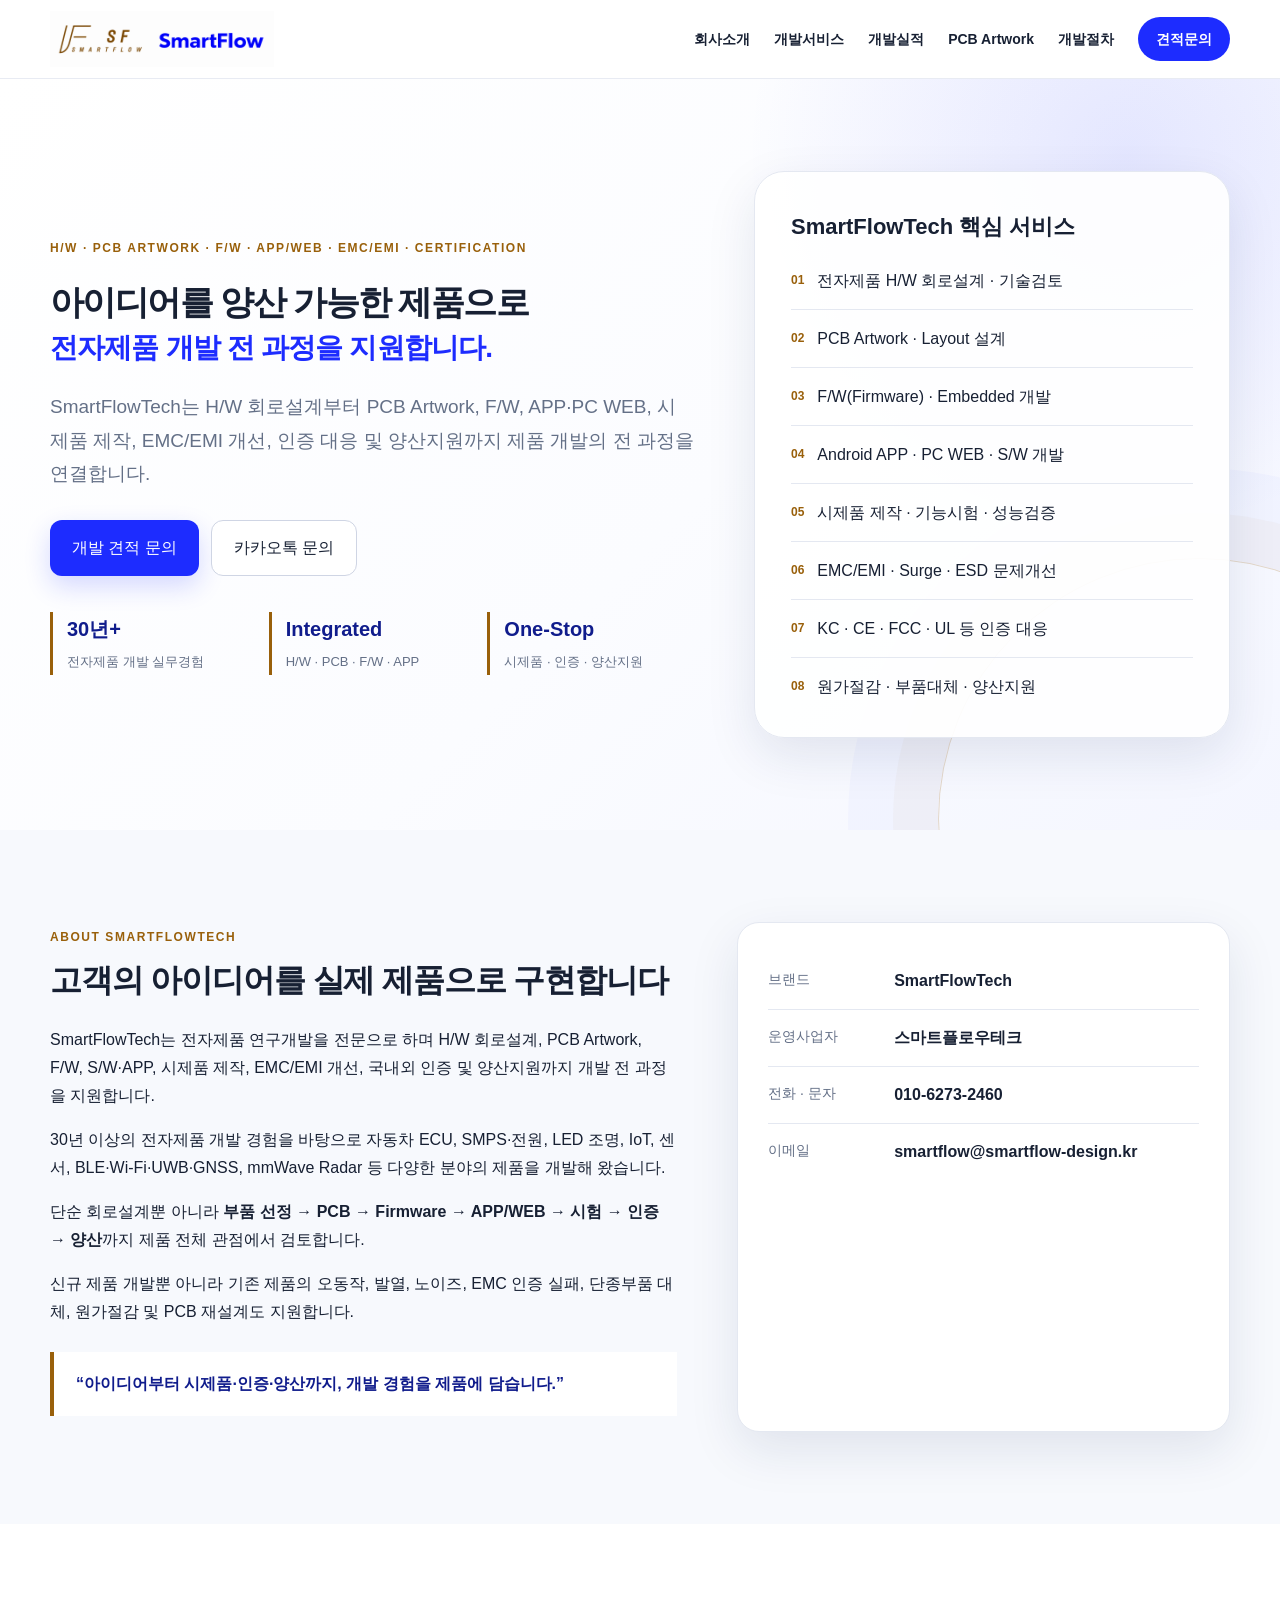
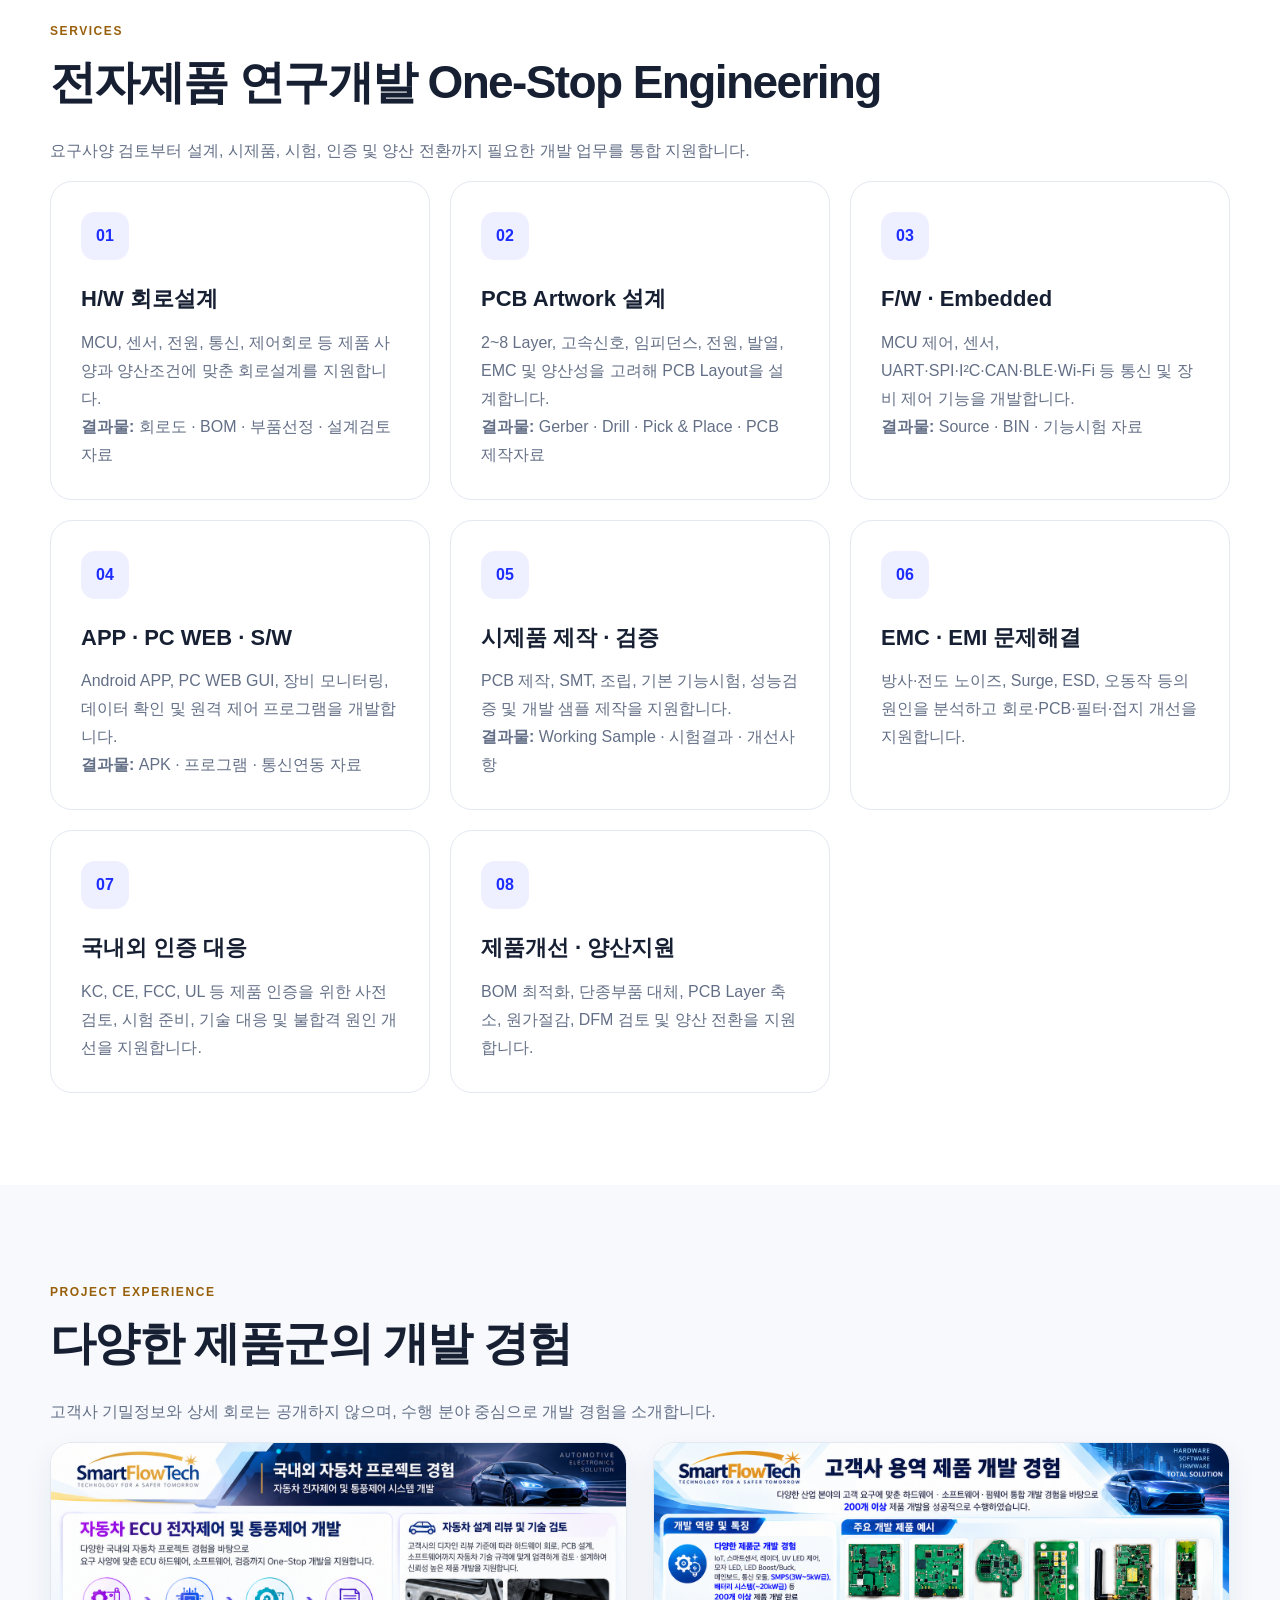
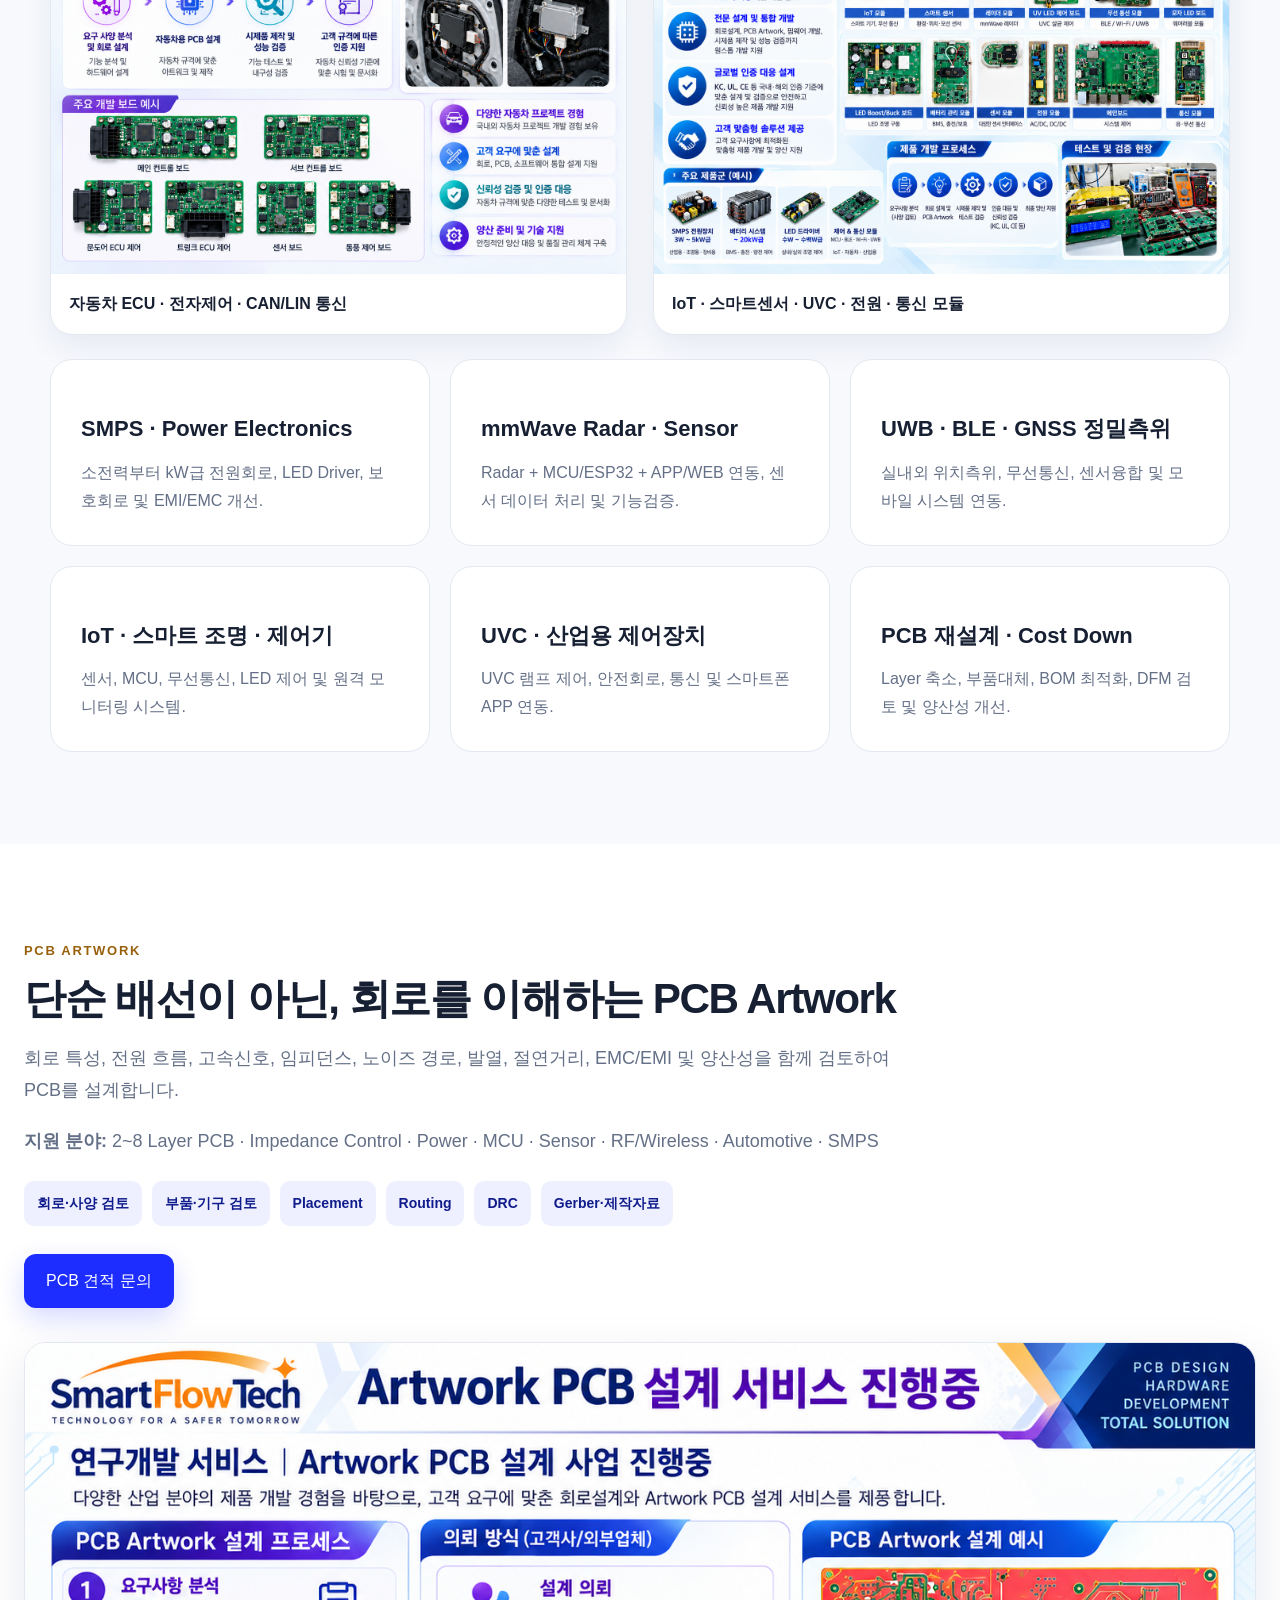
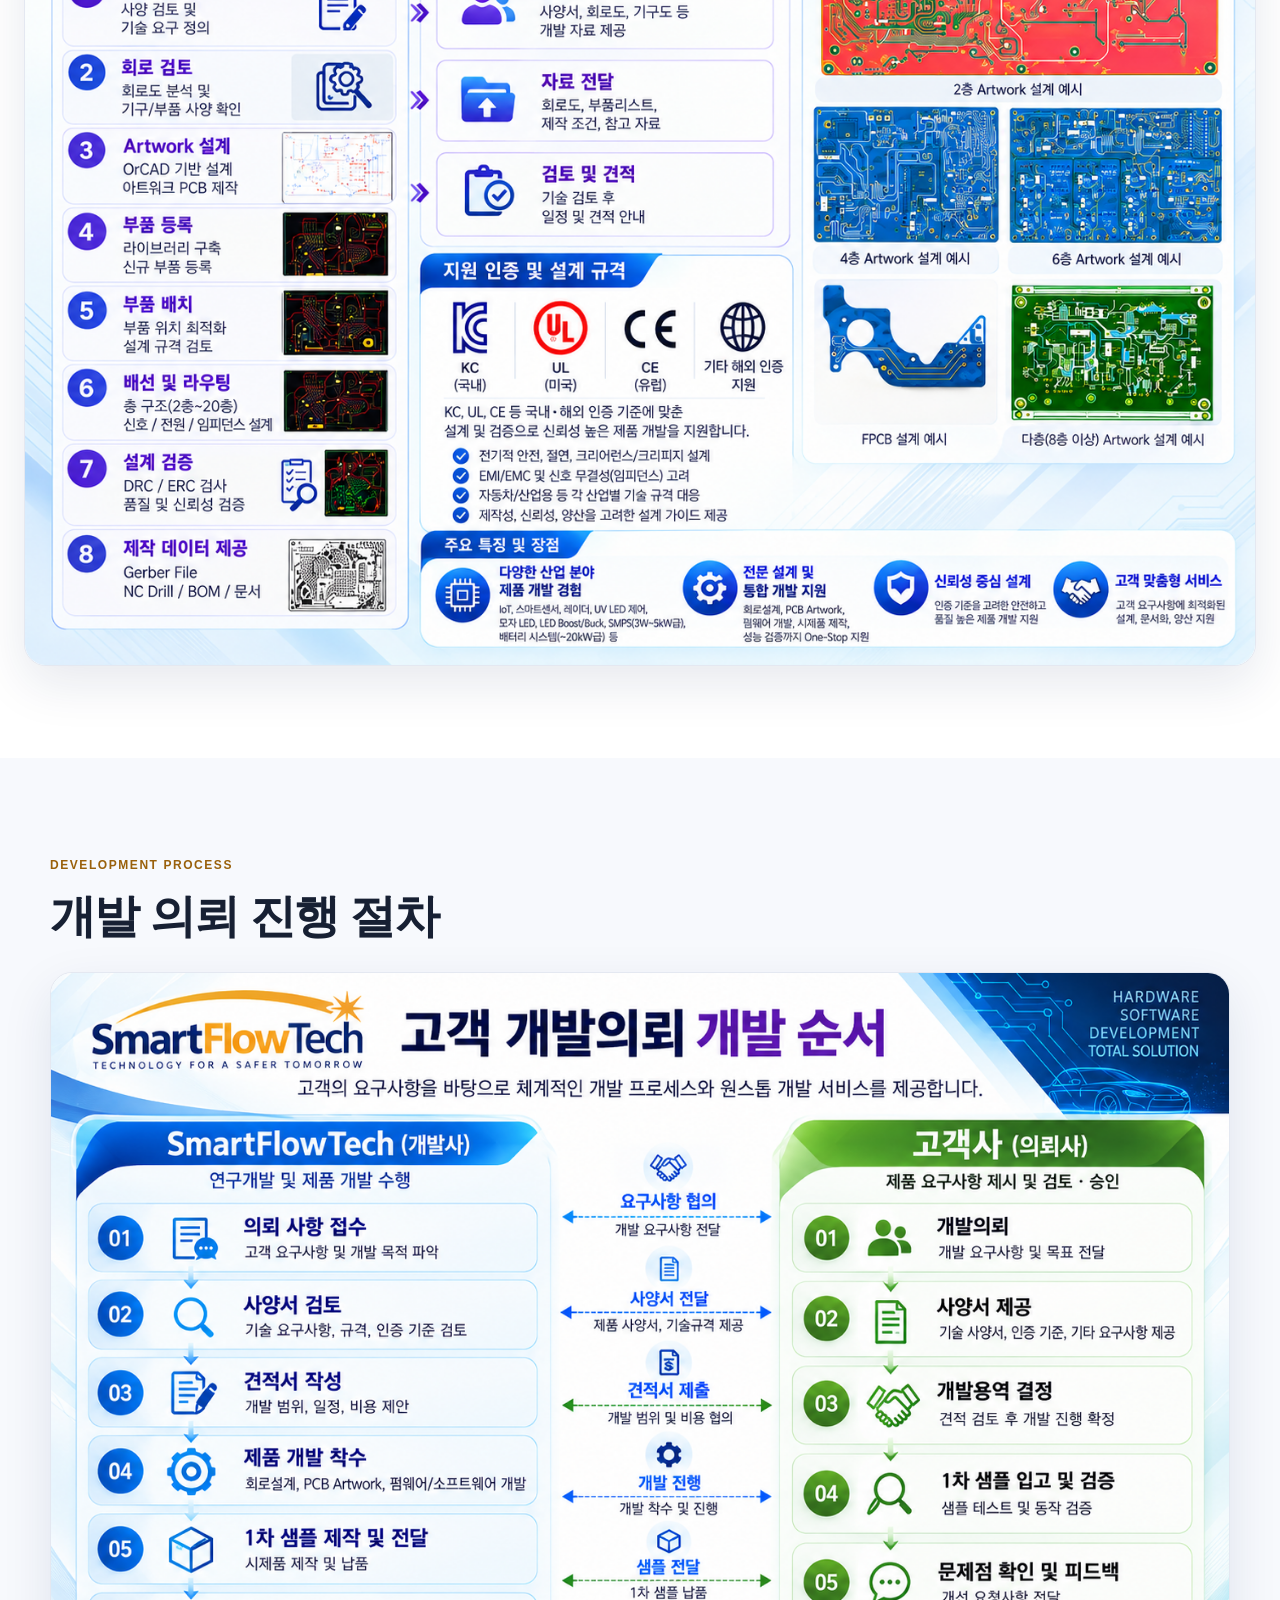
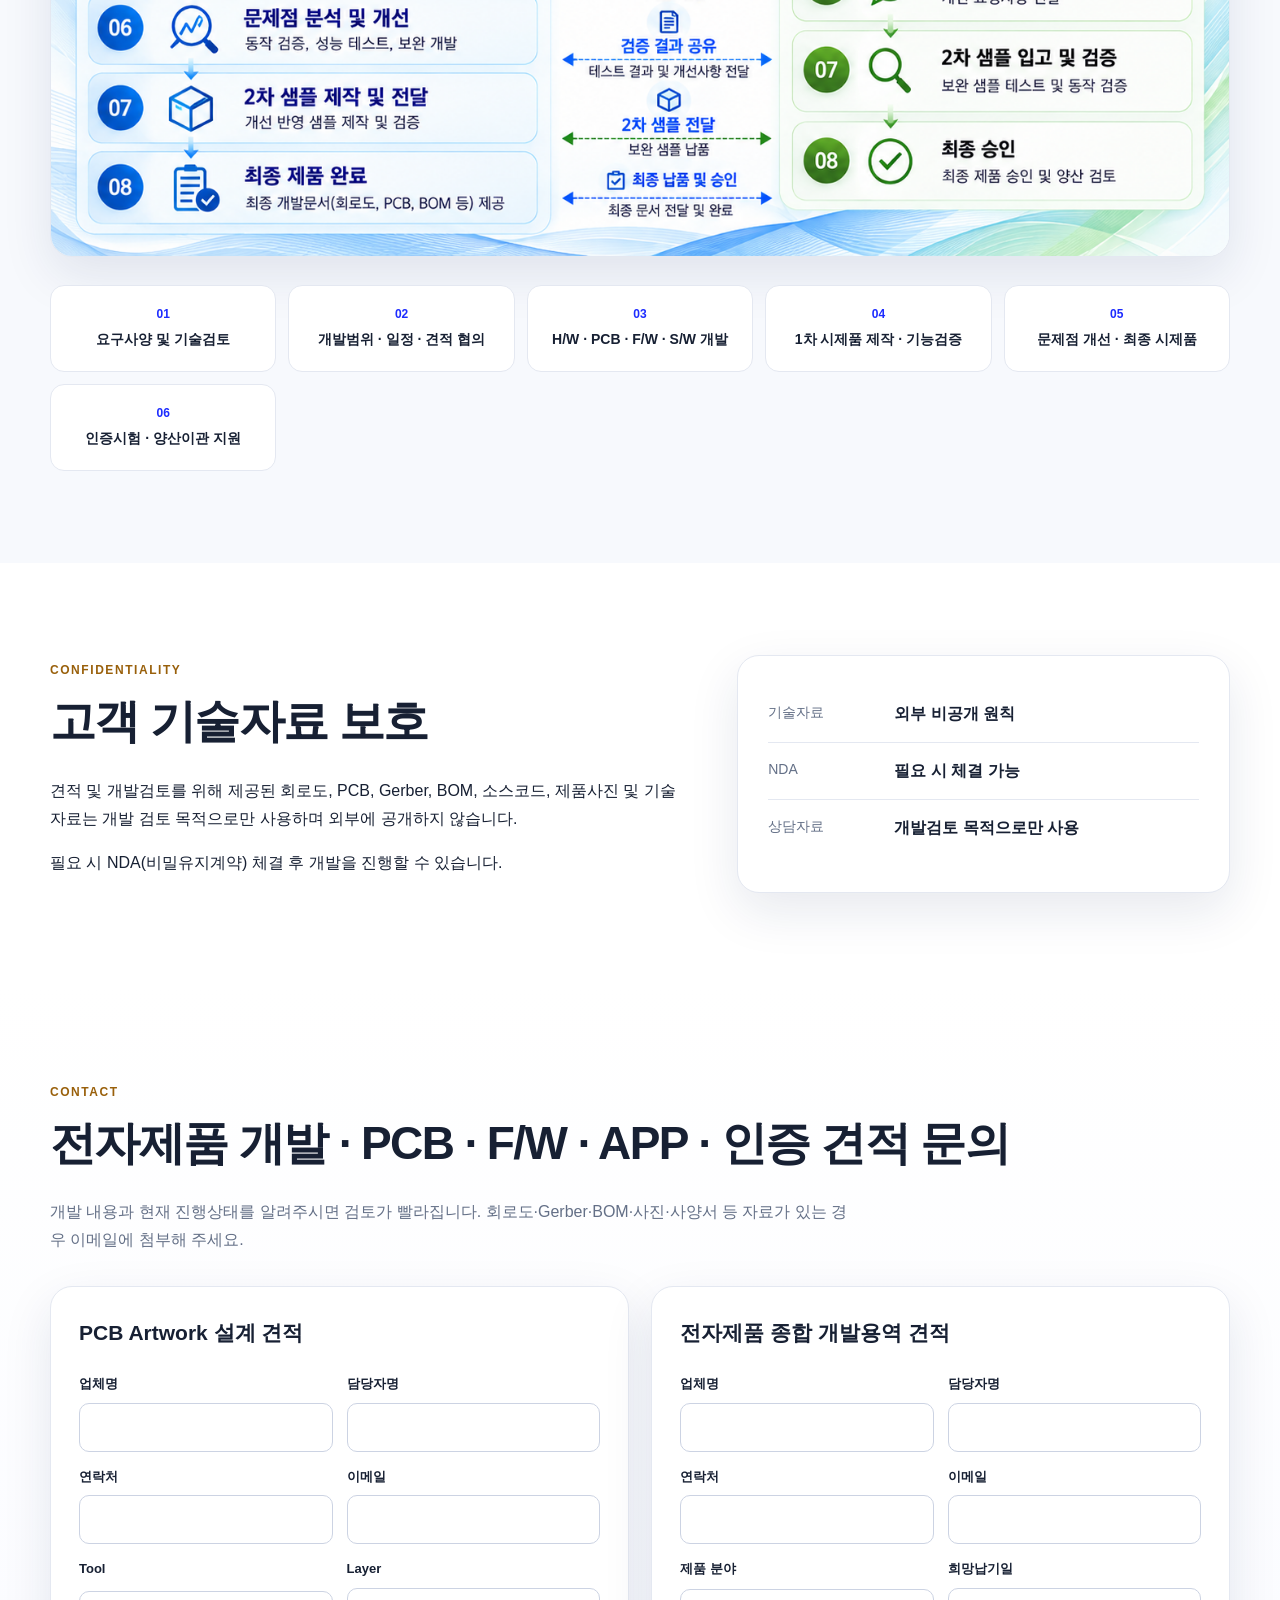
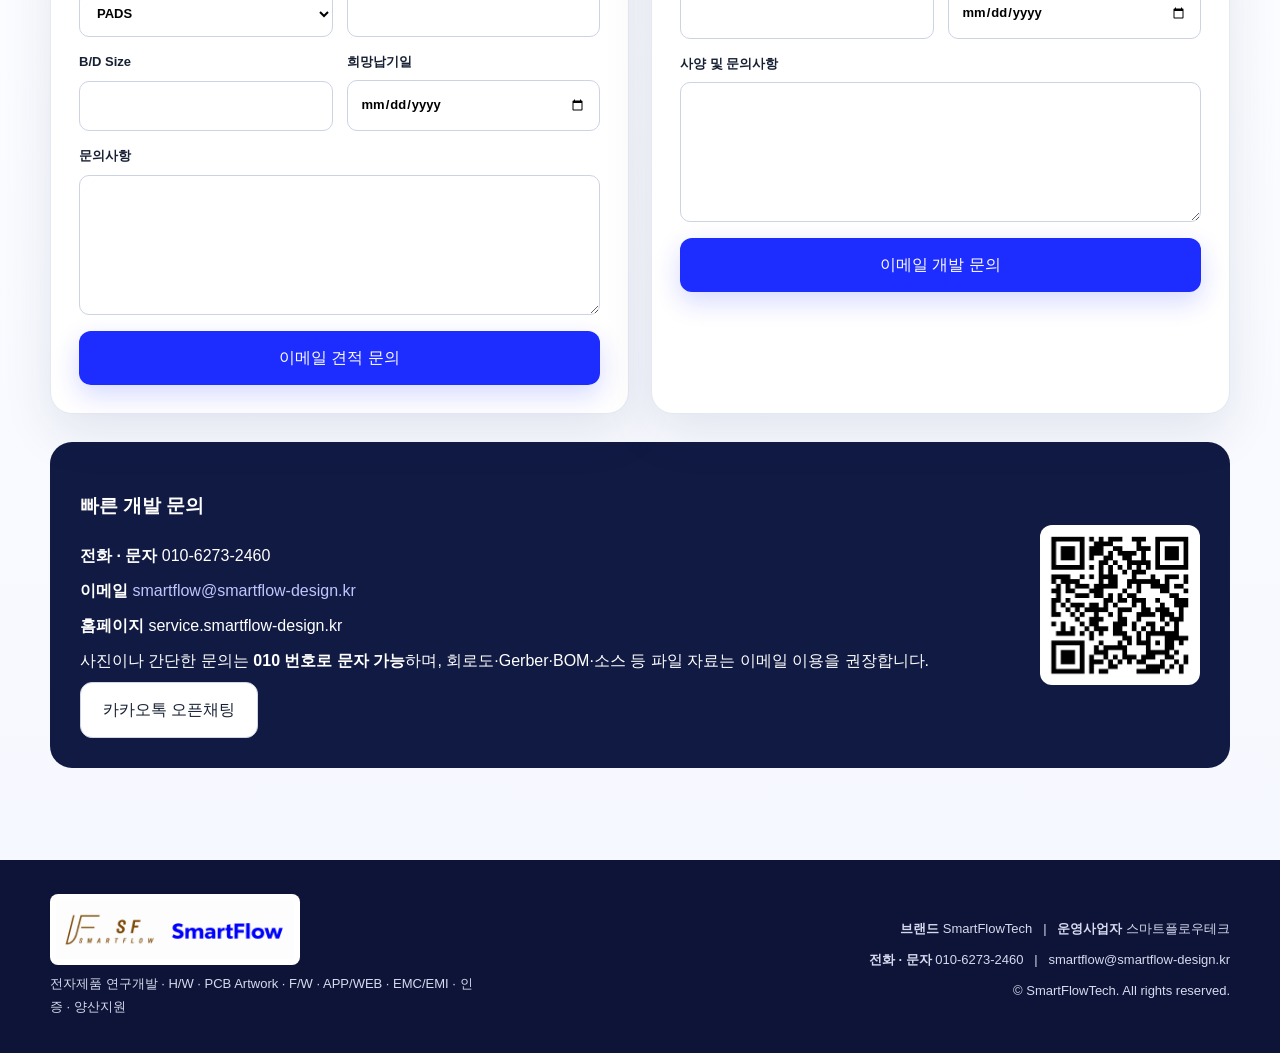
==== commit 66ec5f26: "Add files via upload" ====
--- a/index.html
+++ b/index.html
@@ -3,360 +3,304 @@
 <head>
   <meta charset="utf-8" />
   <meta name="viewport" content="width=device-width, initial-scale=1" />
-
-  <!-- 검색엔진 기본 SEO -->
-  <title>스마트플로우 | H/W·F/W·S/W 개발 · PCB Artwork · EMC/EMI 인증</title>
-  <meta name="description" content="스마트플로우는 전자제품 H/W 회로설계, PCB Artwork, F/W·S/W·APP 개발, 시제품 제작, EMC/EMI 문제해결, KC·CE·FCC 등 인증 컨설팅과 제품개선·양산지원을 제공합니다." />
-  <meta name="keywords" content="스마트플로우, 스마트플로우테크, 전자회로설계, H/W 개발, PCB Artwork, PCB 설계, PCB 아트웍, F/W 개발, 펌웨어 개발, S/W 개발, APP 개발, 시제품 제작, EMC 인증, EMI 문제해결, KC 인증, CE 인증, FCC 인증, 연구개발 용역, 양산지원" />
-  <meta name="author" content="스마트플로우" />
-  <meta name="robots" content="index, follow, max-image-preview:large, max-snippet:-1, max-video-preview:-1" />
-  <meta name="googlebot" content="index, follow" />
-  <meta name="referrer" content="strict-origin-when-cross-origin" />
-  <link rel="canonical" href="https://www.smartflow-design.kr/" />
-
-  <!-- Open Graph / SNS 공유 -->
-  <meta property="og:locale" content="ko_KR" />
-  <meta property="og:type" content="website" />
-  <meta property="og:site_name" content="스마트플로우" />
-  <meta property="og:title" content="스마트플로우 | 전자제품 연구개발 One-Stop Engineering" />
-  <meta property="og:description" content="H/W 회로설계 · PCB Artwork · F/W · S/W·APP · 시제품 제작 · EMC/EMI 개선 · 국내외 인증 컨설팅 · 제품개선 · 양산지원" />
-  <meta property="og:url" content="https://www.smartflow-design.kr/" />
-  <meta property="og:image" content="https://www.smartflow-design.kr/assets/New-logo-1.png" />
-  <meta property="og:image:alt" content="스마트플로우 로고" />
-
-  <!-- X(Twitter) 공유 -->
-  <meta name="twitter:card" content="summary" />
-  <meta name="twitter:title" content="스마트플로우 | 전자제품 연구개발 One-Stop Engineering" />
-  <meta name="twitter:description" content="H/W, PCB Artwork, F/W, S/W·APP, 시제품, EMC/EMI, 인증 및 양산지원" />
-  <meta name="twitter:image" content="https://www.smartflow-design.kr/assets/New-logo-1.png" />
-
-  <!-- 구조화 데이터: 검색엔진이 회사/서비스를 이해하는 데 도움 -->
-  <script type="application/ld+json">
-  {
-    "@context": "https://schema.org",
-    "@type": "ProfessionalService",
-    "name": "스마트플로우",
-    "legalName": "스마트플로우테크",
-    "alternateName": "SmartFlow",
-    "url": "https://www.smartflow-design.kr/",
-    "logo": "https://www.smartflow-design.kr/assets/New-logo-1.png",
-    "image": "https://www.smartflow-design.kr/assets/New-logo-1.png",
-    "description": "전자제품 H/W 회로설계, PCB Artwork, F/W·S/W·APP 개발, 시제품 제작, EMC/EMI 문제해결, 국내외 인증 컨설팅 및 양산지원",
-    "telephone": "+82-70-6273-2460",
-    "email": "hsheo@smartflowtech.co.kr",
-    "address": {
-      "@type": "PostalAddress",
-      "streetAddress": "길주로 252 금광베네스타 201호",
-      "addressLocality": "부천시",
-      "addressRegion": "경기도",
-      "addressCountry": "KR"
-    },
-    "areaServed": [
-      {"@type": "Country", "name": "대한민국"},
-      {"@type": "Place", "name": "해외"}
-    ],
-    "knowsAbout": [
-      "H/W 회로설계",
-      "PCB Artwork",
-      "F/W Firmware 개발",
-      "S/W Software 개발",
-      "APP 개발",
-      "시제품 제작",
-      "EMC/EMI 문제해결",
-      "KC 인증",
-      "CE 인증",
-      "FCC 인증",
-      "제품개선",
-      "양산지원"
-    ],
-    "contactPoint": {
-      "@type": "ContactPoint",
-      "telephone": "+82-70-6273-2460",
-      "contactType": "customer service",
-      "areaServed": "KR",
-      "availableLanguage": ["Korean"]
-    }
-  }
-  </script>
-
-  <link rel="icon" href="assets/New-logo-1.png" />
+  <title>SmartFlowTech | 전자제품 개발 · PCB Artwork · F/W · APP · EMC/EMI</title>
+  <meta name="description" content="SmartFlowTech는 H/W 회로설계, PCB Artwork, F/W, APP·PC WEB, 시제품 제작, EMC/EMI 개선, KC·CE·FCC 등 인증 대응과 양산지원을 제공하는 전자제품 개발 전문 서비스입니다." />
+  <meta name="robots" content="index, follow, max-image-preview:large" />
+  <link rel="canonical" href="https://service.smartflow-design.kr/" />
+  <link rel="icon" href="assets/logo.png" />
   <link rel="stylesheet" href="styles.css" />
 </head>
 <body>
-  <header class="site-header">
-    <div class="container nav-wrap">
-      <a class="brand" href="#home" aria-label="SmartFlow 홈">
-        <img src="assets/New-logo-1.png" alt="SmartFlow 로고" />
-      </a>
-      <button class="nav-toggle" aria-label="메뉴 열기" aria-expanded="false">☰</button>
-      <nav class="nav" aria-label="주요 메뉴">
-        <a href="#about">회사소개</a>
-        <a href="#services">서비스</a>
-        <a href="#portfolio">개발실적</a>
-        <a href="#artwork">PCB Artwork</a>
-        <a href="#process">개발절차</a>
-        <a class="nav-cta" href="#contact">견적문의</a>
-      </nav>
-    </div>
-  </header>
-
-  <main>
-    <section id="home" class="hero section-pad">
-      <div class="container hero-grid">
-        <div class="hero-copy">
-          <span class="eyebrow">H/W · PCB ARTWORK · F/W · S/W · EMC/EMI · CERTIFICATION</span>
-          <h1>아이디어부터 양산까지<br><strong>전자제품 개발을 한 흐름으로 지원합니다.</strong></h1>
-          <p class="lead">SmartFlow는 전자제품 연구개발 용역, H/W 회로설계, PCB Artwork, F/W·S/W·APP 개발, 시제품 제작, EMC/EMI 문제해결, 국내외 인증 컨설팅 및 양산지원을 제공하는 전자·기술개발 전문 브랜드입니다.</p>
-          <div class="hero-actions">
-            <a class="btn primary" href="#contact">견적 문의하기</a>
-            <a class="btn secondary" href="https://open.kakao.com/o/svFEbgXe" target="_blank" rel="noopener">카카오톡 문의</a>
-          </div>
-          <div class="trust-row" aria-label="주요 강점">
-            <div><b>30년+</b><span>전자제품 개발 경험</span></div>
-            <div><b>500건+</b><span>다양한 개발 경험</span></div>
-            <div><b>One-Stop</b><span>개발·인증·양산지원</span></div>
-          </div>
+<header class="site-header">
+  <div class="container nav-wrap">
+    <a class="brand" href="#home" aria-label="SmartFlowTech 홈"><img src="assets/logo.png" alt="SmartFlowTech 로고" /></a>
+    <button class="nav-toggle" aria-label="메뉴 열기" aria-expanded="false">☰</button>
+    <nav class="nav" aria-label="주요 메뉴">
+      <a href="#about">회사소개</a>
+      <a href="#services">개발서비스</a>
+      <a href="#portfolio">개발실적</a>
+      <a href="#artwork">PCB Artwork</a>
+      <a href="#process">개발절차</a>
+      <a class="nav-cta" href="#contact">견적문의</a>
+    </nav>
+  </div>
+</header>
+
+<main>
+<section id="home" class="hero section-pad">
+  <div class="container hero-grid">
+    <div class="hero-copy">
+      <span class="eyebrow">H/W · PCB ARTWORK · F/W · APP/WEB · EMC/EMI · CERTIFICATION</span>
+      <h1>아이디어를 양산 가능한 제품으로<br><strong>전자제품 개발 전 과정을 지원합니다.</strong></h1>
+      <p class="lead">SmartFlowTech는 H/W 회로설계부터 PCB Artwork, F/W, APP·PC WEB, 시제품 제작, EMC/EMI 개선, 인증 대응 및 양산지원까지 제품 개발의 전 과정을 연결합니다.</p>
+      <div class="hero-actions">
+        <a class="btn primary" href="#contact">개발 견적 문의</a>
+        <a class="btn secondary" href="https://open.kakao.com/o/svFEbgXe" target="_blank" rel="noopener">카카오톡 문의</a>
+      </div>
+      <div class="trust-row">
+        <div><b>30년+</b><span>전자제품 개발 실무경험</span></div>
+        <div><b>Integrated</b><span>H/W · PCB · F/W · APP</span></div>
+        <div><b>One-Stop</b><span>시제품 · 인증 · 양산지원</span></div>
+      </div>
+    </div>
+
+    <div class="hero-panel">
+      <div class="hero-card">
+        <h2>SmartFlowTech 핵심 서비스</h2>
+        <ul>
+          <li><span>01</span> 전자제품 H/W 회로설계 · 기술검토</li>
+          <li><span>02</span> PCB Artwork · Layout 설계</li>
+          <li><span>03</span> F/W(Firmware) · Embedded 개발</li>
+          <li><span>04</span> Android APP · PC WEB · S/W 개발</li>
+          <li><span>05</span> 시제품 제작 · 기능시험 · 성능검증</li>
+          <li><span>06</span> EMC/EMI · Surge · ESD 문제개선</li>
+          <li><span>07</span> KC · CE · FCC · UL 등 인증 대응</li>
+          <li><span>08</span> 원가절감 · 부품대체 · 양산지원</li>
+        </ul>
+      </div>
+    </div>
+  </div>
+</section>
+
+<section id="about" class="section-pad light-section">
+  <div class="container two-col">
+    <div>
+      <span class="section-kicker">ABOUT SMARTFLOWTECH</span>
+      <h2 class="section-title">고객의 아이디어를 실제 제품으로 구현합니다</h2>
+      <p>SmartFlowTech는 전자제품 연구개발을 전문으로 하며 H/W 회로설계, PCB Artwork, F/W, S/W·APP, 시제품 제작, EMC/EMI 개선, 국내외 인증 및 양산지원까지 개발 전 과정을 지원합니다.</p>
+      <p>30년 이상의 전자제품 개발 경험을 바탕으로 자동차 ECU, SMPS·전원, LED 조명, IoT, 센서, BLE·Wi-Fi·UWB·GNSS, mmWave Radar 등 다양한 분야의 제품을 개발해 왔습니다.</p>
+      <p>단순 회로설계뿐 아니라 <b>부품 선정 → PCB → Firmware → APP/WEB → 시험 → 인증 → 양산</b>까지 제품 전체 관점에서 검토합니다.</p>
+      <p>신규 제품 개발뿐 아니라 기존 제품의 오동작, 발열, 노이즈, EMC 인증 실패, 단종부품 대체, 원가절감 및 PCB 재설계도 지원합니다.</p>
+      <p class="quote">“아이디어부터 시제품·인증·양산까지, 개발 경험을 제품에 담습니다.”</p>
+    </div>
+
+    <div class="info-card">
+      <dl>
+        <div><dt>브랜드</dt><dd>SmartFlowTech</dd></div>
+        <div><dt>운영사업자</dt><dd>스마트플로우테크</dd></div>
+        <div><dt>전화 · 문자</dt><dd>010-6273-2460</dd></div>
+        <div><dt>이메일</dt><dd>smartflow@smartflow-design.kr</dd></div>
+      </dl>
+    </div>
+  </div>
+</section>
+
+<section id="services" class="section-pad">
+  <div class="container">
+    <span class="section-kicker">SERVICES</span>
+    <h2 class="section-title">전자제품 연구개발 One-Stop Engineering</h2>
+    <p class="contact-intro">요구사양 검토부터 설계, 시제품, 시험, 인증 및 양산 전환까지 필요한 개발 업무를 통합 지원합니다.</p>
+
+    <div class="cards three">
+      <article class="service-card">
+        <div class="icon-badge">01</div>
+        <h3>H/W 회로설계</h3>
+        <p>MCU, 센서, 전원, 통신, 제어회로 등 제품 사양과 양산조건에 맞춘 회로설계를 지원합니다.</p>
+        <p><b>결과물:</b> 회로도 · BOM · 부품선정 · 설계검토 자료</p>
+      </article>
+
+      <article class="service-card">
+        <div class="icon-badge">02</div>
+        <h3>PCB Artwork 설계</h3>
+        <p>2~8 Layer, 고속신호, 임피던스, 전원, 발열, EMC 및 양산성을 고려해 PCB Layout을 설계합니다.</p>
+        <p><b>결과물:</b> Gerber · Drill · Pick & Place · PCB 제작자료</p>
+      </article>
+
+      <article class="service-card">
+        <div class="icon-badge">03</div>
+        <h3>F/W · Embedded</h3>
+        <p>MCU 제어, 센서, UART·SPI·I²C·CAN·BLE·Wi-Fi 등 통신 및 장비 제어 기능을 개발합니다.</p>
+        <p><b>결과물:</b> Source · BIN · 기능시험 자료</p>
+      </article>
+
+      <article class="service-card">
+        <div class="icon-badge">04</div>
+        <h3>APP · PC WEB · S/W</h3>
+        <p>Android APP, PC WEB GUI, 장비 모니터링, 데이터 확인 및 원격 제어 프로그램을 개발합니다.</p>
+        <p><b>결과물:</b> APK · 프로그램 · 통신연동 자료</p>
+      </article>
+
+      <article class="service-card">
+        <div class="icon-badge">05</div>
+        <h3>시제품 제작 · 검증</h3>
+        <p>PCB 제작, SMT, 조립, 기본 기능시험, 성능검증 및 개발 샘플 제작을 지원합니다.</p>
+        <p><b>결과물:</b> Working Sample · 시험결과 · 개선사항</p>
+      </article>
+
+      <article class="service-card">
+        <div class="icon-badge">06</div>
+        <h3>EMC · EMI 문제해결</h3>
+        <p>방사·전도 노이즈, Surge, ESD, 오동작 등의 원인을 분석하고 회로·PCB·필터·접지 개선을 지원합니다.</p>
+      </article>
+
+      <article class="service-card">
+        <div class="icon-badge">07</div>
+        <h3>국내외 인증 대응</h3>
+        <p>KC, CE, FCC, UL 등 제품 인증을 위한 사전검토, 시험 준비, 기술 대응 및 불합격 원인 개선을 지원합니다.</p>
+      </article>
+
+      <article class="service-card">
+        <div class="icon-badge">08</div>
+        <h3>제품개선 · 양산지원</h3>
+        <p>BOM 최적화, 단종부품 대체, PCB Layer 축소, 원가절감, DFM 검토 및 양산 전환을 지원합니다.</p>
+      </article>
+    </div>
+  </div>
+</section>
+
+<section id="portfolio" class="section-pad light-section">
+  <div class="container">
+    <span class="section-kicker">PROJECT EXPERIENCE</span>
+    <h2 class="section-title">다양한 제품군의 개발 경험</h2>
+    <p class="contact-intro">고객사 기밀정보와 상세 회로는 공개하지 않으며, 수행 분야 중심으로 개발 경험을 소개합니다.</p>
+
+    <div class="showcase-grid">
+      <figure class="showcase">
+        <div class="slide-media"><img src="assets/project-automotive-3.png" alt="자동차 ECU 및 전자제어 개발 경험" loading="lazy" /></div>
+        <figcaption>자동차 ECU · 전자제어 · CAN/LIN 통신</figcaption>
+      </figure>
+      <figure class="showcase">
+        <div class="slide-media"><img src="assets/project-portfolio-1.png" alt="전자제품 개발 포트폴리오" loading="lazy" /></div>
+        <figcaption>IoT · 스마트센서 · UVC · 전원 · 통신 모듈</figcaption>
+      </figure>
+    </div>
+
+    <div class="cards three" style="margin-top:24px;">
+      <article class="service-card"><h3>SMPS · Power Electronics</h3><p>소전력부터 kW급 전원회로, LED Driver, 보호회로 및 EMI/EMC 개선.</p></article>
+      <article class="service-card"><h3>mmWave Radar · Sensor</h3><p>Radar + MCU/ESP32 + APP/WEB 연동, 센서 데이터 처리 및 기능검증.</p></article>
+      <article class="service-card"><h3>UWB · BLE · GNSS 정밀측위</h3><p>실내외 위치측위, 무선통신, 센서융합 및 모바일 시스템 연동.</p></article>
+      <article class="service-card"><h3>IoT · 스마트 조명 · 제어기</h3><p>센서, MCU, 무선통신, LED 제어 및 원격 모니터링 시스템.</p></article>
+      <article class="service-card"><h3>UVC · 산업용 제어장치</h3><p>UVC 램프 제어, 안전회로, 통신 및 스마트폰 APP 연동.</p></article>
+      <article class="service-card"><h3>PCB 재설계 · Cost Down</h3><p>Layer 축소, 부품대체, BOM 최적화, DFM 검토 및 양산성 개선.</p></article>
+    </div>
+  </div>
+</section>
+
+<section id="artwork" class="section-pad">
+  <div class="container artwork-section">
+    <div class="artwork-intro">
+      <span class="section-kicker">PCB ARTWORK</span>
+      <h2 class="section-title">단순 배선이 아닌, 회로를 이해하는 PCB Artwork</h2>
+      <p>회로 특성, 전원 흐름, 고속신호, 임피던스, 노이즈 경로, 발열, 절연거리, EMC/EMI 및 양산성을 함께 검토하여 PCB를 설계합니다.</p>
+      <p><b>지원 분야:</b> 2~8 Layer PCB · Impedance Control · Power · MCU · Sensor · RF/Wireless · Automotive · SMPS</p>
+      <div class="mini-steps">
+        <span>회로·사양 검토</span>
+        <span>부품·기구 검토</span>
+        <span>Placement</span>
+        <span>Routing</span>
+        <span>DRC</span>
+        <span>Gerber·제작자료</span>
+      </div>
+      <a class="btn primary" href="#pcb-quote">PCB 견적 문의</a>
+    </div>
+
+    <figure class="artwork-hero-image">
+      <div class="slide-media"><img src="assets/pcb-artwork-1.png" alt="PCB Artwork 설계 서비스" loading="lazy" /></div>
+    </figure>
+  </div>
+</section>
+
+<section id="process" class="section-pad light-section">
+  <div class="container">
+    <span class="section-kicker">DEVELOPMENT PROCESS</span>
+    <h2 class="section-title">개발 의뢰 진행 절차</h2>
+    <figure class="process-image"><div class="slide-media"><img src="assets/development-process-1.png" alt="SmartFlowTech 고객 개발의뢰 진행 절차" loading="lazy" /></div></figure>
+    <div class="process-cards">
+      <div><b>01</b><span>요구사양 및 기술검토</span></div>
+      <div><b>02</b><span>개발범위 · 일정 · 견적 협의</span></div>
+      <div><b>03</b><span>H/W · PCB · F/W · S/W 개발</span></div>
+      <div><b>04</b><span>1차 시제품 제작 · 기능검증</span></div>
+      <div><b>05</b><span>문제점 개선 · 최종 시제품</span></div>
+      <div><b>06</b><span>인증시험 · 양산이관 지원</span></div>
+    </div>
+  </div>
+</section>
+
+<section id="security" class="section-pad">
+  <div class="container two-col">
+    <div>
+      <span class="section-kicker">CONFIDENTIALITY</span>
+      <h2 class="section-title">고객 기술자료 보호</h2>
+      <p>견적 및 개발검토를 위해 제공된 회로도, PCB, Gerber, BOM, 소스코드, 제품사진 및 기술자료는 개발 검토 목적으로만 사용하며 외부에 공개하지 않습니다.</p>
+      <p>필요 시 NDA(비밀유지계약) 체결 후 개발을 진행할 수 있습니다.</p>
+    </div>
+    <div class="info-card">
+      <dl>
+        <div><dt>기술자료</dt><dd>외부 비공개 원칙</dd></div>
+        <div><dt>NDA</dt><dd>필요 시 체결 가능</dd></div>
+        <div><dt>상담자료</dt><dd>개발검토 목적으로만 사용</dd></div>
+      </dl>
+    </div>
+  </div>
+</section>
+
+<section id="contact" class="section-pad contact-section">
+  <div class="container">
+    <span class="section-kicker">CONTACT</span>
+    <h2 class="section-title">전자제품 개발 · PCB · F/W · APP · 인증 견적 문의</h2>
+    <p class="contact-intro">개발 내용과 현재 진행상태를 알려주시면 검토가 빨라집니다. 회로도·Gerber·BOM·사진·사양서 등 자료가 있는 경우 이메일에 첨부해 주세요.</p>
+
+    <div class="contact-grid">
+      <form id="pcb-quote" class="quote-form" data-type="PCB Artwork 설계 견적 문의">
+        <h3>PCB Artwork 설계 견적</h3>
+        <div class="form-grid">
+          <label>업체명<input name="company" type="text" /></label>
+          <label>담당자명<input name="name" type="text" required /></label>
+          <label>연락처<input name="phone" type="tel" /></label>
+          <label>이메일<input name="email" type="email" required /></label>
+          <label>Tool<select name="tool"><option>PADS</option><option>기타</option></select></label>
+          <label>Layer<input name="layer" type="text" /></label>
+          <label>B/D Size<input name="size" type="text" /></label>
+          <label>희망납기일<input name="deadline" type="date" /></label>
         </div>
-        <div class="hero-panel">
-          <div class="hero-card">
-            <h2>SmartFlow 핵심 서비스</h2>
-            <ul>
-              <li><span>01</span> 전자제품 연구개발 용역 · H/W 회로설계</li>
-              <li><span>02</span> PCB Artwork · Layout 설계</li>
-              <li><span>03</span> F/W(Firmware) · Embedded 개발</li>
-              <li><span>04</span> S/W(Software) · APP 개발</li>
-              <li><span>05</span> 시제품 제작 · 기능시험 · 성능개선</li>
-              <li><span>06</span> EMC/EMI 분석 · 인증 실패 문제해결</li>
-              <li><span>07</span> KC · CE · FCC · UL · ETL · KS 인증 컨설팅</li>
-              <li><span>08</span> 제품 개선 · 원가절감 · 양산지원</li>
-            </ul>
-          </div>
+        <label>문의사항<textarea name="message" rows="5"></textarea></label>
+        <button class="btn primary" type="submit">이메일 견적 문의</button>
+      </form>
+
+      <form class="quote-form" data-type="전자제품 종합 개발용역 견적 문의">
+        <h3>전자제품 종합 개발용역 견적</h3>
+        <div class="form-grid">
+          <label>업체명<input name="company" type="text" /></label>
+          <label>담당자명<input name="name" type="text" required /></label>
+          <label>연락처<input name="phone" type="tel" /></label>
+          <label>이메일<input name="email" type="email" required /></label>
+          <label>제품 분야<input name="category" type="text" /></label>
+          <label>희망납기일<input name="deadline" type="date" /></label>
         </div>
-      </div>
-    </section>
-
-    <section id="about" class="section-pad light-section">
-      <div class="container two-col">
-        <div>
-          <span class="section-kicker">ABOUT SMARTFLOW</span>
-          <h2 class="section-title">고객의 아이디어를 실제 제품으로</h2>
-          <p>안녕하세요. SmartFlow 대표 허형석입니다.</p>
-          <p>SmartFlow는 전자제품 연구개발 용역을 중심으로 H/W 회로설계, PCB Artwork, F/W(Firmware), S/W(Software)·APP, 시제품 제작, EMC/EMI 개선, 국내외 인증 대응 및 양산지원까지 전 과정을 함께하는 전자·기술개발 브랜드입니다.</p>
-          <p>30년 이상 축적한 전자제품 개발 경험을 바탕으로 요구사항과 제품 특성을 먼저 분석한 뒤 회로·부품·기구 조건을 종합적으로 검토합니다. PCB 설계 단계에서는 전원, 신호 무결성, 노이즈, 임피던스, EMI/EMC, 발열, 절연, 생산성을 함께 고려합니다.</p>
-          <p>신규 제품 개발뿐 아니라 기존 제품의 회로 오동작, EMC 인증 실패, 발열·노이즈, 단종부품 대체, PCB 원가절감, BOM 최적화 및 양산 전환과 같은 실무 문제 해결도 지원합니다.</p>
-          <p class="quote">“아이디어부터 시제품, 인증, 양산까지 — 경험을 설계에 담아 제품의 완성도를 높입니다.”</p>
-        </div>
-        <div class="info-card">
-          <dl>
-            <div><dt>브랜드</dt><dd>SmartFlow</dd></div>
-            <div><dt>운영사업자</dt><dd>스마트플로우테크</dd></div>
-            <div><dt>설립일자</dt><dd>2018년 8월 23일</dd></div>
-            <div><dt>소재지</dt><dd>경기도 부천시 길주로 252 금광베네스타 201호</dd></div>
-            <div><dt>전화</dt><dd>010-6273-2460</dd></div>
-            <div><dt>팩스</dt><dd>0504-329-2460</dd></div>
-          </dl>
-        </div>
-      </div>
-    </section>
-
-    <section id="services" class="section-pad">
-      <div class="container">
-        <span class="section-kicker">SERVICES</span>
-        <h2 class="section-title">전자제품 연구개발 One-Stop Engineering</h2>
-        <p class="contact-intro">아이디어 검토부터 H/W·PCB·F/W·S/W, 시제품, EMC/EMI 개선, 인증, 제품개선 및 양산지원까지 필요한 개발 업무를 통합 지원합니다.</p>
-
-        <div class="cards three">
-          <article class="service-card">
-            <div class="icon-badge">01</div>
-            <h3>H/W 회로설계</h3>
-            <p>MCU, 센서, 전원, 통신, 제어회로 등 전자제품 H/W를 요구사양과 양산조건에 맞춰 설계합니다.</p>
-          </article>
-
-          <article class="service-card">
-            <div class="icon-badge">02</div>
-            <h3>PCB Artwork 설계</h3>
-            <p>2~8 Layer PCB Layout, 부품배치, 고속신호, 전원, 임피던스, 발열 및 EMC를 고려한 PCB Artwork를 제공합니다.</p>
-          </article>
-
-          <article class="service-card">
-            <div class="icon-badge">03</div>
-            <h3>F/W 개발</h3>
-            <p>MCU Firmware, Embedded 제어, 센서 연동, 통신, PWM, 장비 제어 및 기능시험용 F/W 개발을 지원합니다.</p>
-          </article>
-
-          <article class="service-card">
-            <div class="icon-badge">04</div>
-            <h3>S/W · APP 개발</h3>
-            <p>PC 프로그램, 모바일 APP, 장비 모니터링, 데이터 확인 및 원격 제어용 S/W 개발을 지원합니다.</p>
-          </article>
-
-          <article class="service-card">
-            <div class="icon-badge">05</div>
-            <h3>시제품 제작 · 검증</h3>
-            <p>부품 선정·조달, PCB 제작, SMT, 조립, 기본 동작시험, 성능검증 및 개발 샘플 제작을 지원합니다.</p>
-          </article>
-
-          <article class="service-card">
-            <div class="icon-badge">06</div>
-            <h3>EMC · EMI 문제해결</h3>
-            <p>방사·전도 노이즈, 오동작, 인증시험 실패 원인을 분석하고 회로·PCB·필터·접지·배선 개선 방향을 지원합니다.</p>
-          </article>
-
-          <article class="service-card">
-            <div class="icon-badge">07</div>
-            <h3>국내외 인증 컨설팅</h3>
-            <p>KC, CE, FCC, UL, ETL, KS 등 제품 인증을 위한 사전검토, 시험 준비, 기술 대응 및 문제점 개선을 지원합니다.</p>
-          </article>
-
-          <article class="service-card">
-            <div class="icon-badge">08</div>
-            <h3>제품 개선 · 양산지원</h3>
-            <p>단종부품 대체, 원가절감, 회로·PCB 재설계, BOM 최적화, DFM 검토 및 양산 전환을 지원합니다.</p>
-          </article>
-        </div>
-
-        <div class="info-card" style="margin-top:28px;">
-          <h3>개발 중 막힌 문제도 해결해 드립니다.</h3>
-          <p>EMC 인증 실패 · 회로 오동작 · 발열 · 노이즈 · 단종부품 · PCB 원가 · 양산성 · 기존 제품 재설계 문제를 함께 검토합니다.</p>
-        </div>
-
-        <div class="tag-cloud" aria-label="주요 개발 분야">
-          <span>H/W</span><span>PCB Artwork</span><span>Firmware</span><span>Software</span><span>APP</span>
-          <span>MCU</span><span>LED 조명</span><span>SMPS</span><span>자동차 ECU</span><span>IoT</span>
-          <span>레이더</span><span>Bluetooth</span><span>Wi-Fi</span><span>UWB</span><span>GNSS</span>
-          <span>센서</span><span>UV LED</span><span>살균기</span><span>미용·피부기기</span><span>로봇</span>
-          <span>고용량 배터리</span><span>재난안전</span><span>무선통신</span><span>EVM</span><span>EMC/EMI</span>
-        </div>
-      </div>
-    </section>
-
-    <section id="portfolio" class="section-pad light-section">
-      <div class="container">
-        <span class="section-kicker">PROJECT EXPERIENCE</span>
-        <h2 class="section-title">다양한 제품군의 개발 경험</h2>
-        <div class="showcase-grid">
-          <figure class="showcase">
-            <div class="slide-media">
-              <img src="assets/project-automotive-3.png" alt="자동차 ECU 및 통풍제어 프로젝트 자료" loading="lazy" />
-</div>
-            <figcaption>자동차 ECU 전자제어·통풍제어 프로젝트</figcaption>
-          </figure>
-          <figure class="showcase">
-            <div class="slide-media">
-              <img src="assets/project-portfolio-1.png" alt="고객사 제품개발 실적 자료" loading="lazy" />
-</div>
-            <figcaption>IoT · 스마트센서 · UV LED · 전원 · 통신 모듈 등</figcaption>
-          </figure>
-        </div>
-      </div>
-    </section>
-
-    <section id="artwork" class="section-pad">
-      <div class="container artwork-section">
-        <div class="artwork-intro">
-          <span class="section-kicker">PCB ARTWORK</span>
-          <h2 class="section-title">회로를 이해하고 설계하는 PCB Artwork</h2>
-          <p>단순 배선이 아니라 회로 특성, 부품 배치, 전원 흐름, 노이즈 경로, EMC 대응, 발열과 양산성을 함께 검토합니다.</p>
-          <div class="mini-steps">
-            <span>회로·사양 검토</span><span>부품/기구 검토</span><span>배치·배선</span><span>설계검사</span><span>Gerber/제작자료</span>
-          </div>
-          <a class="btn primary" href="#pcb-quote">PCB 견적 문의</a>
-        </div>
-        <figure class="artwork-hero-image">
-          <div class="slide-media">
-            <img src="assets/pcb-artwork-1.png" alt="Artwork PCB 설계 서비스 진행 자료" loading="lazy" />
-          </div>
-        </figure>
-      </div>
-    </section>
-
-    <section id="process" class="section-pad light-section">
-      <div class="container">
-        <span class="section-kicker">DEVELOPMENT PROCESS</span>
-        <h2 class="section-title">고객 개발의뢰 진행 순서</h2>
-        <figure class="process-image">
-          <div class="slide-media">
-            <img src="assets/development-process-1.png" alt="SmartFlow 고객 개발의뢰 개발 순서" loading="lazy" />
-</div>
-        </figure>
-        <div class="process-cards">
-          <div><b>01</b><span>의뢰·사양 검토</span></div>
-          <div><b>02</b><span>견적 및 개발 착수</span></div>
-          <div><b>03</b><span>1차 샘플 제작</span></div>
-          <div><b>04</b><span>검증·문제점 보완</span></div>
-          <div><b>05</b><span>최종 샘플·양산지원</span></div>
-        </div>
-      </div>
-    </section>
-
-    <section id="contact" class="section-pad contact-section">
-      <div class="container">
-        <span class="section-kicker">CONTACT</span>
-        <h2 class="section-title">전자제품 개발 · PCB · F/W · S/W · 인증 견적 문의</h2>
-        <p class="contact-intro">H/W 회로설계, PCB Artwork, F/W·S/W, 시제품, EMC/EMI, 인증 및 제품개선 관련 문의 내용을 작성해 주세요. 도면·회로도·사양서 등의 첨부파일은 메일 창에서 직접 추가해 주세요.</p>
-        <div class="contact-grid">
-          <form id="pcb-quote" class="quote-form" data-type="PCB Artwork 설계 견적 문의">
-            <h3>Artwork PCB 설계 견적</h3>
-            <div class="form-grid">
-              <label>업체명<input name="company" type="text" placeholder="업체명을 입력해 주세요" /></label>
-              <label>담당자명<input name="name" type="text" required placeholder="담당자명" /></label>
-              <label>연락처<input name="phone" type="tel" placeholder="연락처" /></label>
-              <label>이메일<input name="email" type="email" required placeholder="회신 받을 이메일" /></label>
-              <label>Tool<select name="tool"><option>PADS</option><option>기타</option></select></label>
-              <label>Layer<input name="layer" type="text" placeholder="예: 2Layer / 4Layer" /></label>
-              <label>B/D Size<input name="size" type="text" placeholder="W × H mm" /></label>
-              <label>희망납기일<input name="deadline" type="date" /></label>
-            </div>
-            <label>문의사항<textarea name="message" rows="5" placeholder="회로 수량, 기구 조건, 특이사항 등을 적어 주세요"></textarea></label>
-            <button class="btn primary" type="submit">이메일 견적 문의</button>
-          </form>
-
-          <form class="quote-form" data-type="전자제품 종합 개발용역 견적 문의">
-            <h3>전자제품 종합 개발용역 견적</h3>
-            <div class="form-grid">
-              <label>업체명<input name="company" type="text" placeholder="업체명을 입력해 주세요" /></label>
-              <label>담당자명<input name="name" type="text" required placeholder="담당자명" /></label>
-              <label>연락처<input name="phone" type="tel" placeholder="연락처" /></label>
-              <label>이메일<input name="email" type="email" required placeholder="회신 받을 이메일" /></label>
-              <label>제품 분야<input name="category" type="text" placeholder="예: H/W, F/W, S/W, IoT, SMPS, ECU" /></label>
-              <label>희망납기일<input name="deadline" type="date" /></label>
-            </div>
-            <label>사양 및 문의사항<textarea name="message" rows="5" placeholder="제품 목적, H/W·F/W·S/W 범위, 전원, 통신, 크기, 수량, 인증 요구사항 등을 적어 주세요"></textarea></label>
-            <button class="btn primary" type="submit">이메일 개발 문의</button>
-          </form>
-        </div>
-
-        <div class="direct-contact">
-          <div>
-            <h3>빠른 문의</h3>
-            <p><b>전화</b> 070-6273-2460</p>
-            <p><b>이메일</b> <a href="mailto:hsheo@smartflowtech.co.kr">hsheo@smartflowtech.co.kr</a></p>
-            <p><b>홈페이지</b> www.smartflow-design.kr</p>
-            <a class="btn secondary" href="https://open.kakao.com/o/svFEbgXe" target="_blank" rel="noopener">카카오톡 오픈채팅</a>
-          </div>
-          <img src="assets/kakao-qr.png" alt="카카오톡 오픈채팅 QR 코드" />
-        </div>
-      </div>
-    </section>
-  </main>
-
-  <footer class="site-footer">
-    <div class="container footer-wrap">
+        <label>사양 및 문의사항<textarea name="message" rows="5"></textarea></label>
+        <button class="btn primary" type="submit">이메일 개발 문의</button>
+      </form>
+    </div>
+
+    <div class="direct-contact">
       <div>
-        <img src="assets/New-logo-1.png" alt="SmartFlow" />
-        <p>전자제품 연구개발 · H/W · PCB Artwork · F/W · S/W · EMC/EMI · 인증 · 양산지원</p>
-      </div>
-      <div class="footer-meta">
-        <p><b>브랜드</b> SmartFlow &nbsp; | &nbsp; <b>운영사업자</b> 스마트플로우테크</p>
-        <p>경기도 부천시 길주로 252 금광베네스타 201호</p>
-        <p>© <span id="year"></span> SmartFlow. All rights reserved.</p>
-        <p><a href="https://smartflow-design.kr/privacy.html">개인정보처리방침</a></p>
-      </div>
-    </div>
-  </footer>
-
-  <script src="script.js"></script>
+        <h3>빠른 개발 문의</h3>
+        <p><b>전화 · 문자</b> 010-6273-2460</p>
+        <p><b>이메일</b> <a href="mailto:smartflow@smartflow-design.kr">smartflow@smartflow-design.kr</a></p>
+        <p><b>홈페이지</b> service.smartflow-design.kr</p>
+        <p>사진이나 간단한 문의는 <b>010 번호로 문자 가능</b>하며, 회로도·Gerber·BOM·소스 등 파일 자료는 이메일 이용을 권장합니다.</p>
+        <a class="btn secondary" href="https://open.kakao.com/o/svFEbgXe" target="_blank" rel="noopener">카카오톡 오픈채팅</a>
+      </div>
+      <img src="assets/kakao-qr.png" alt="카카오톡 오픈채팅 QR 코드" />
+    </div>
+  </div>
+</section>
+</main>
+
+<footer class="site-footer">
+  <div class="container footer-wrap">
+    <div>
+      <img src="assets/logo.png" alt="SmartFlowTech" />
+      <p>전자제품 연구개발 · H/W · PCB Artwork · F/W · APP/WEB · EMC/EMI · 인증 · 양산지원</p>
+    </div>
+    <div class="footer-meta">
+      <p><b>브랜드</b> SmartFlowTech &nbsp; | &nbsp; <b>운영사업자</b> 스마트플로우테크</p>
+      <p><b>전화 · 문자</b> 010-6273-2460 &nbsp; | &nbsp; smartflow@smartflow-design.kr</p>
+      <p>© <span id="year"></span> SmartFlowTech. All rights reserved.</p>
+    </div>
+  </div>
+</footer>
+
+<script src="script.js"></script>
 </body>
 </html>
-
-
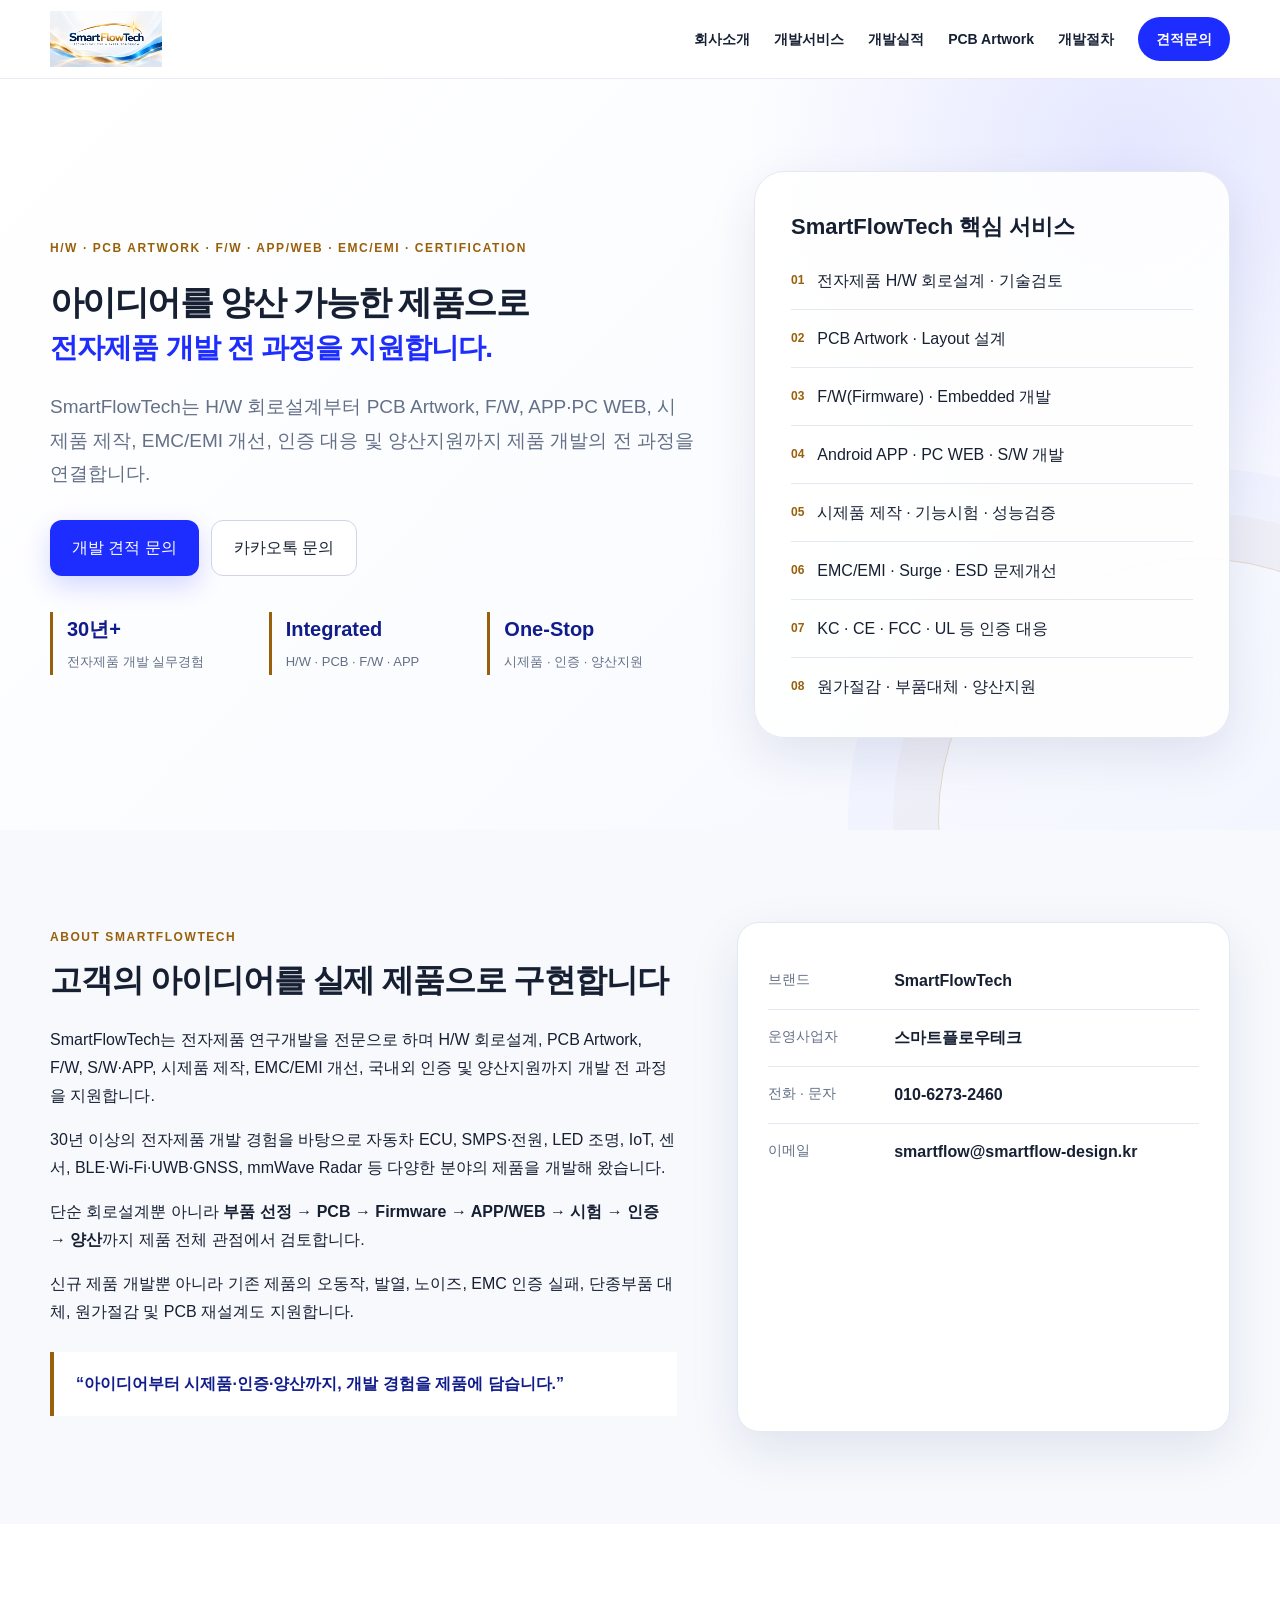
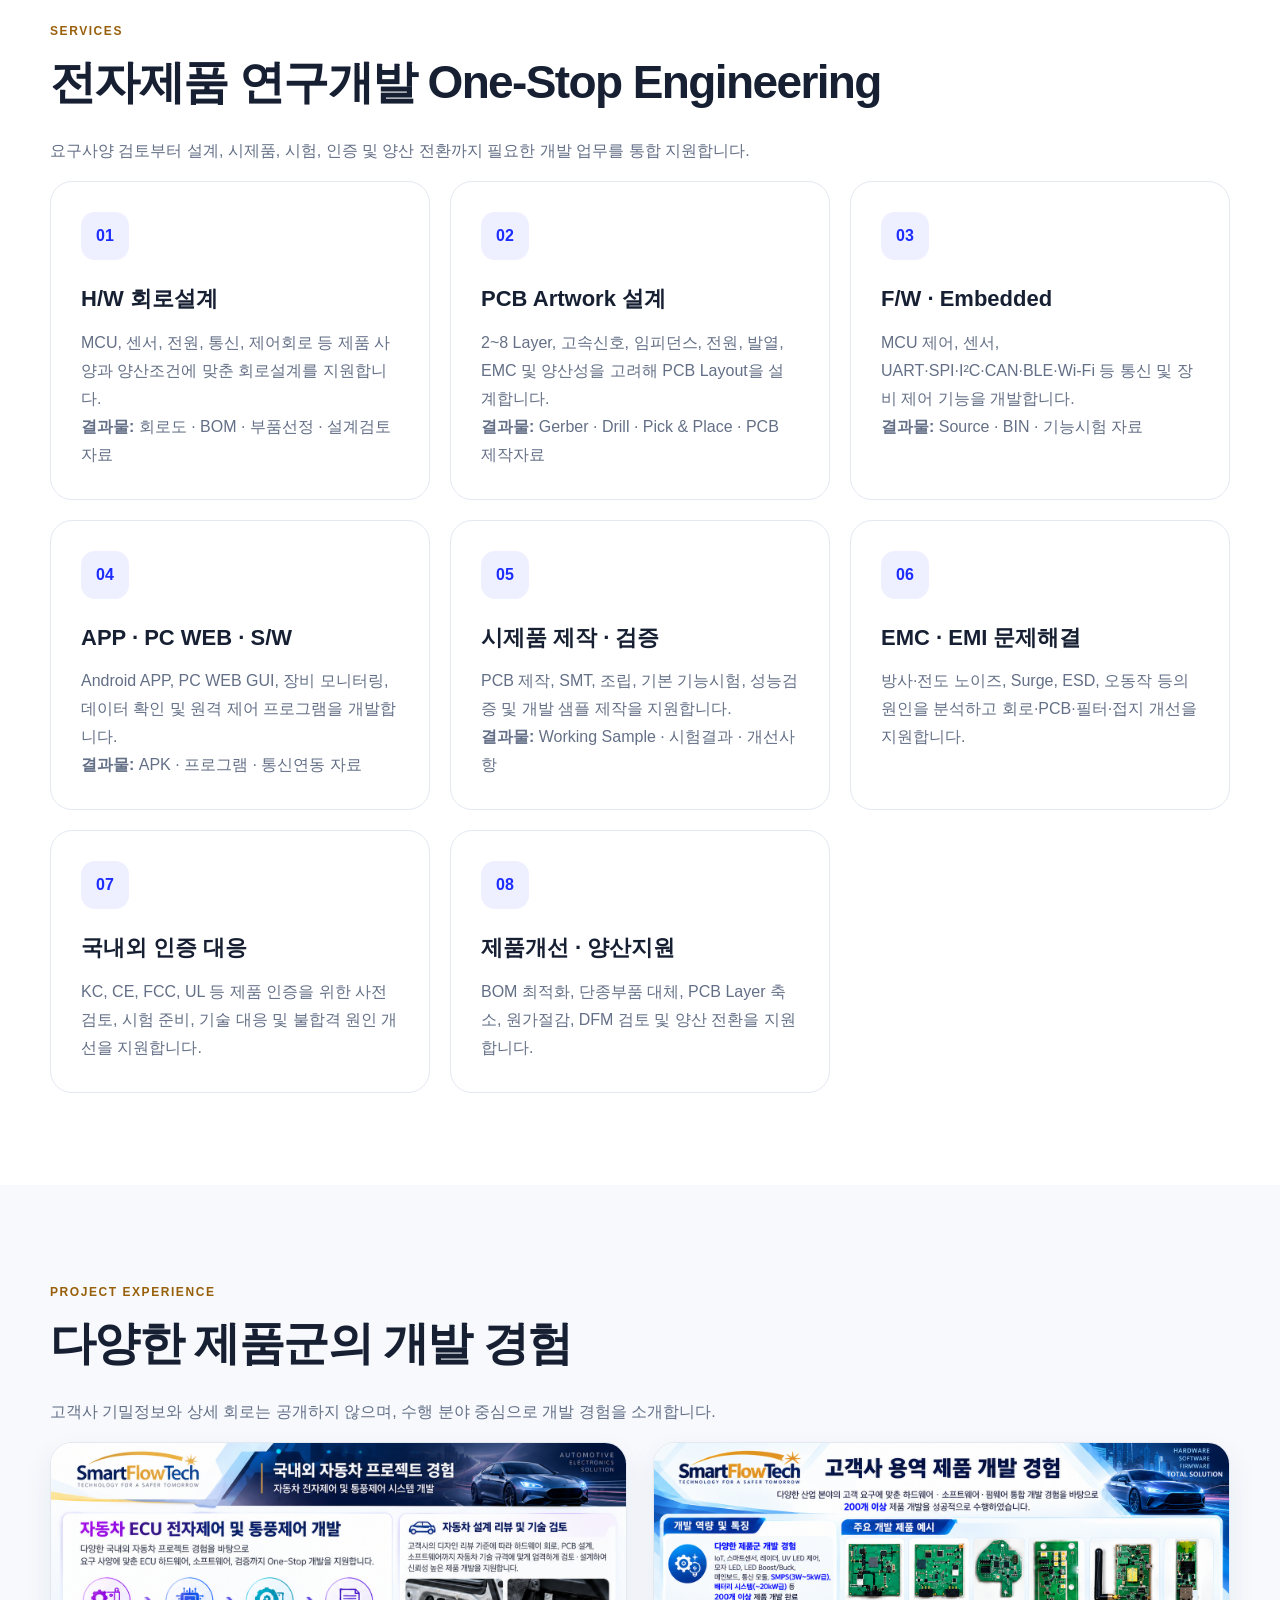
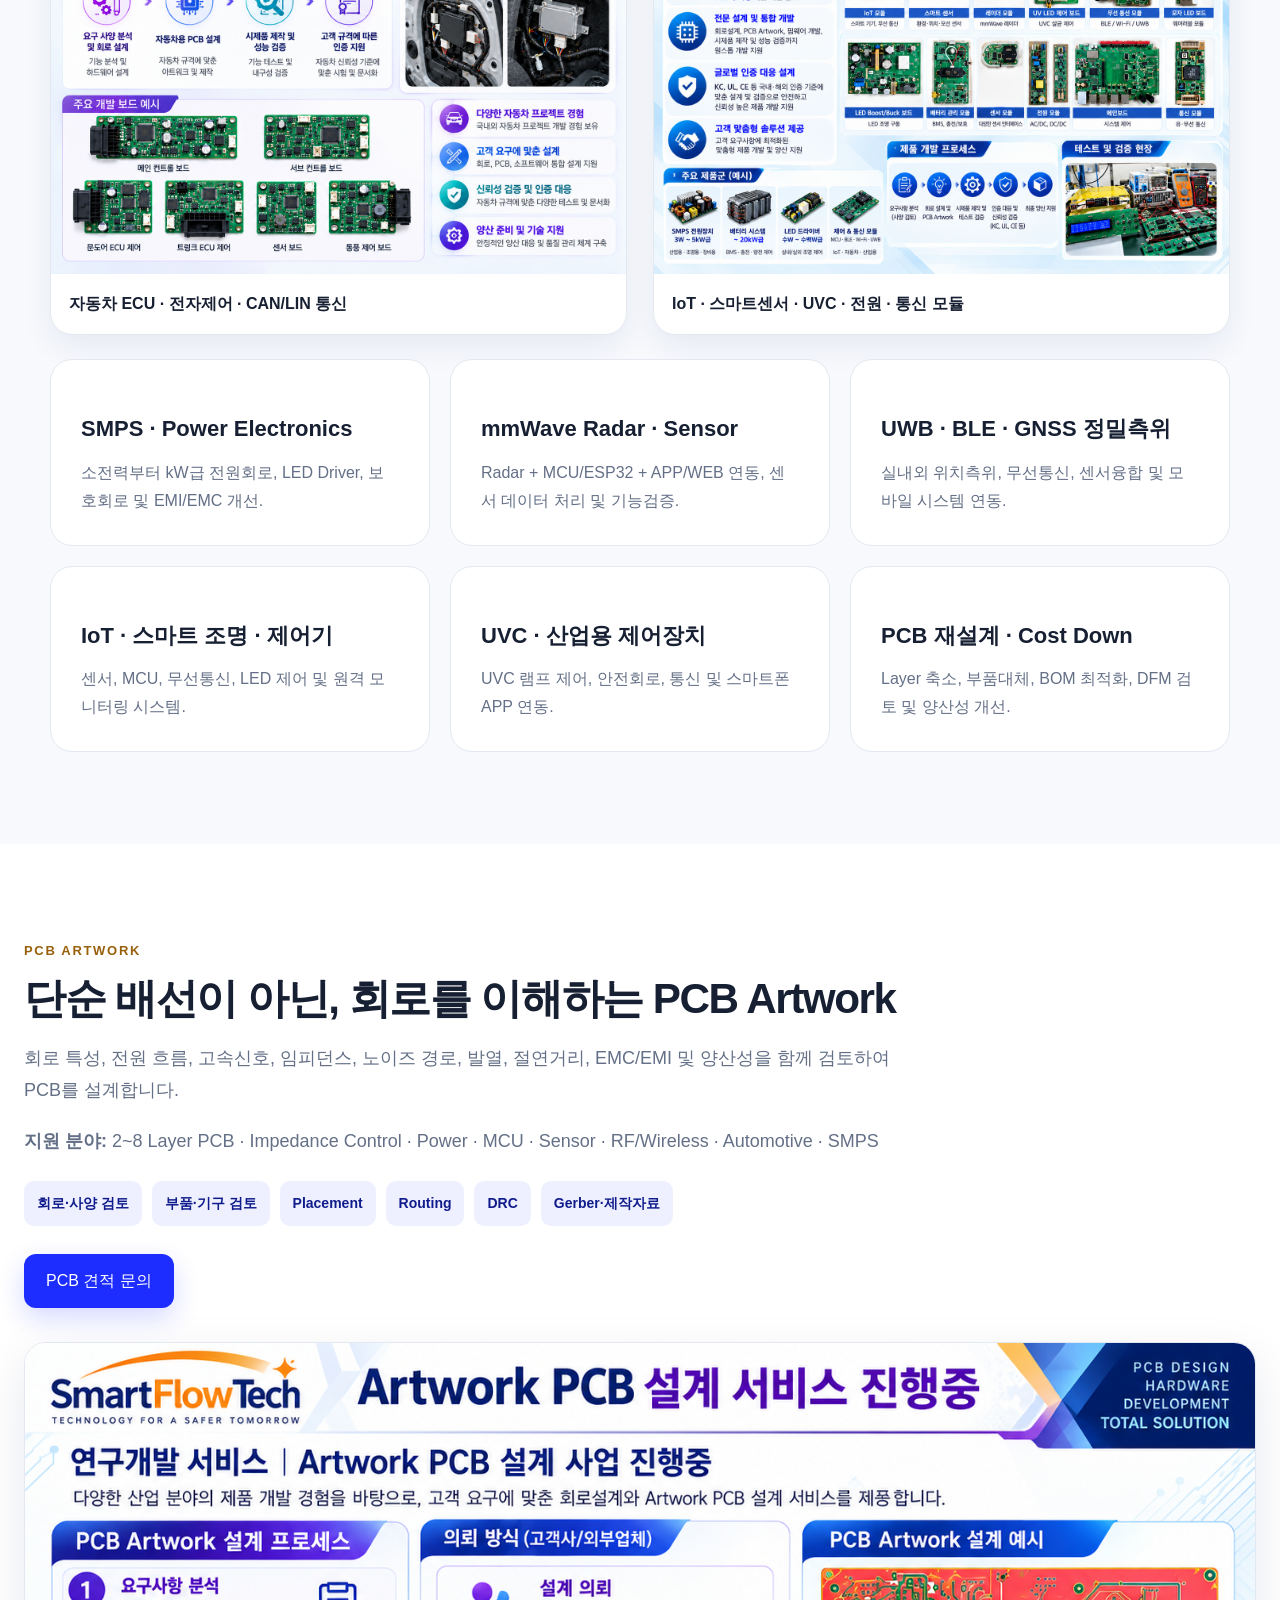
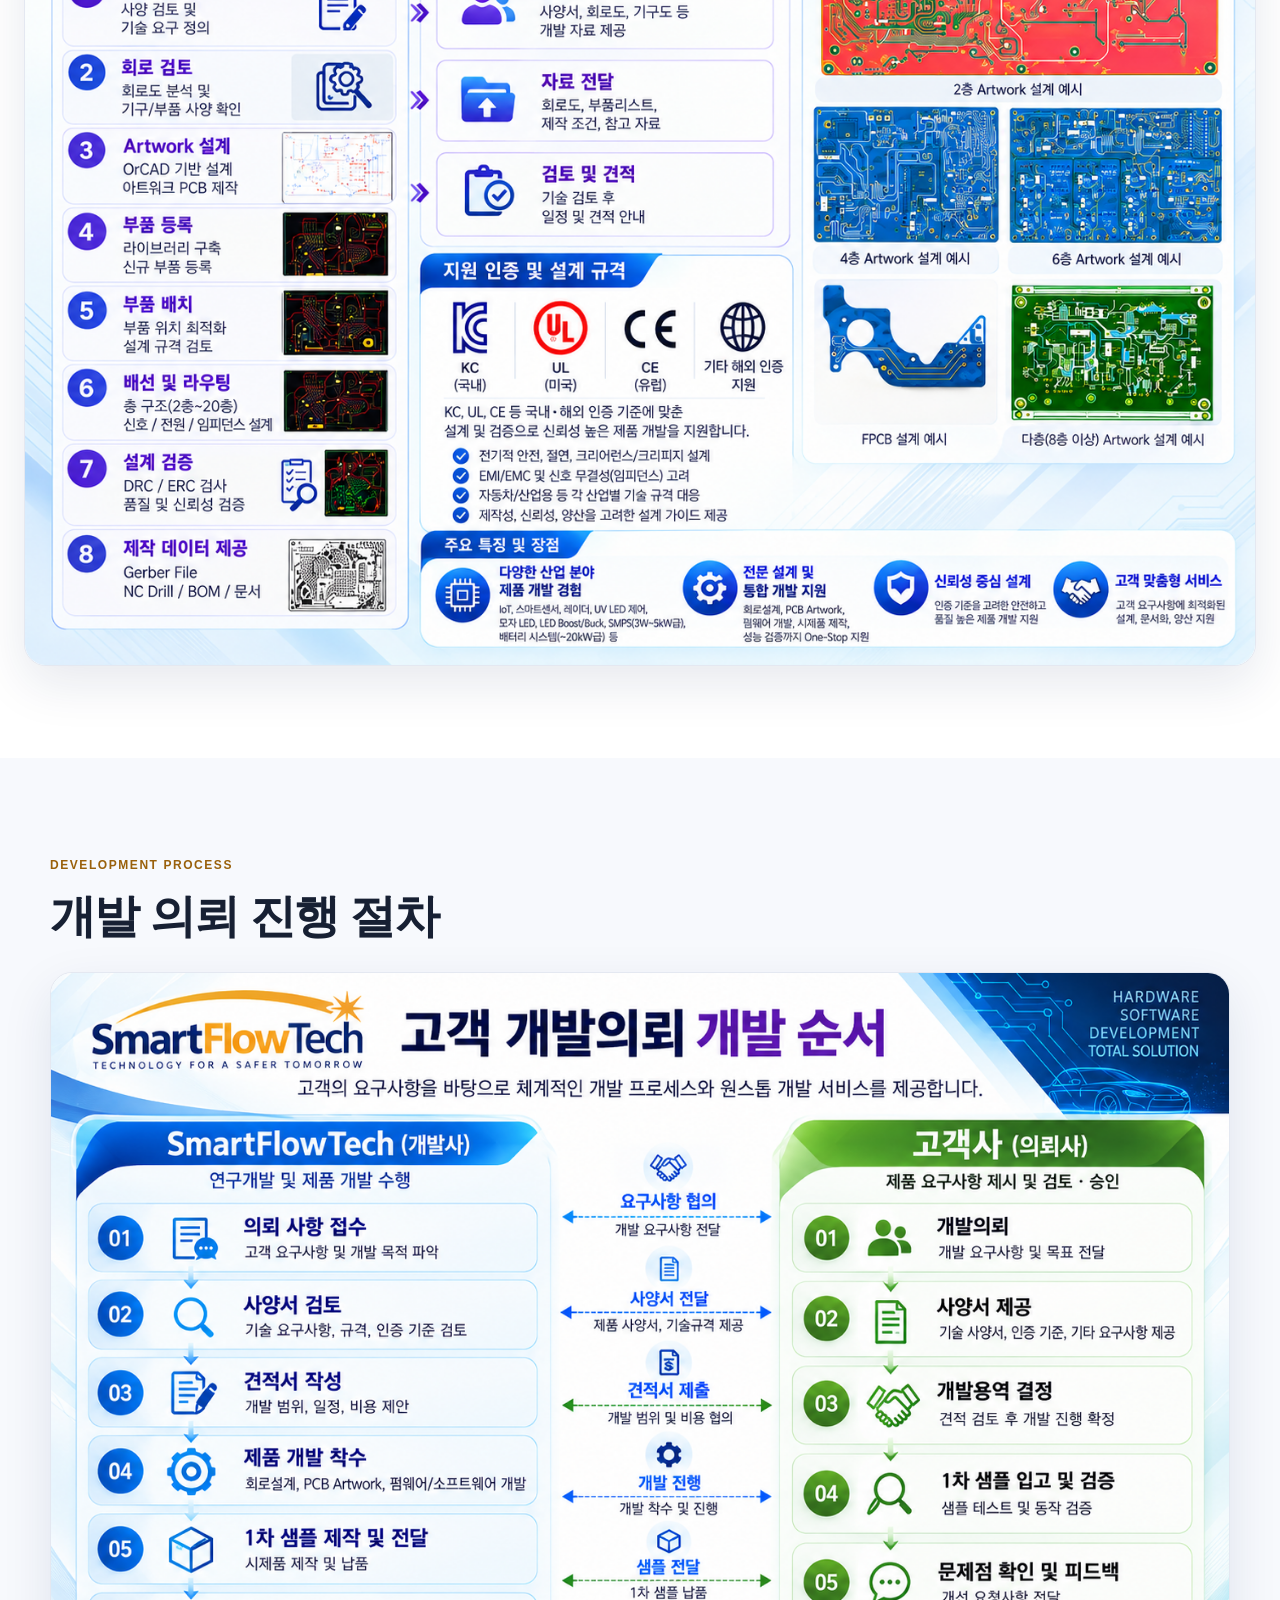
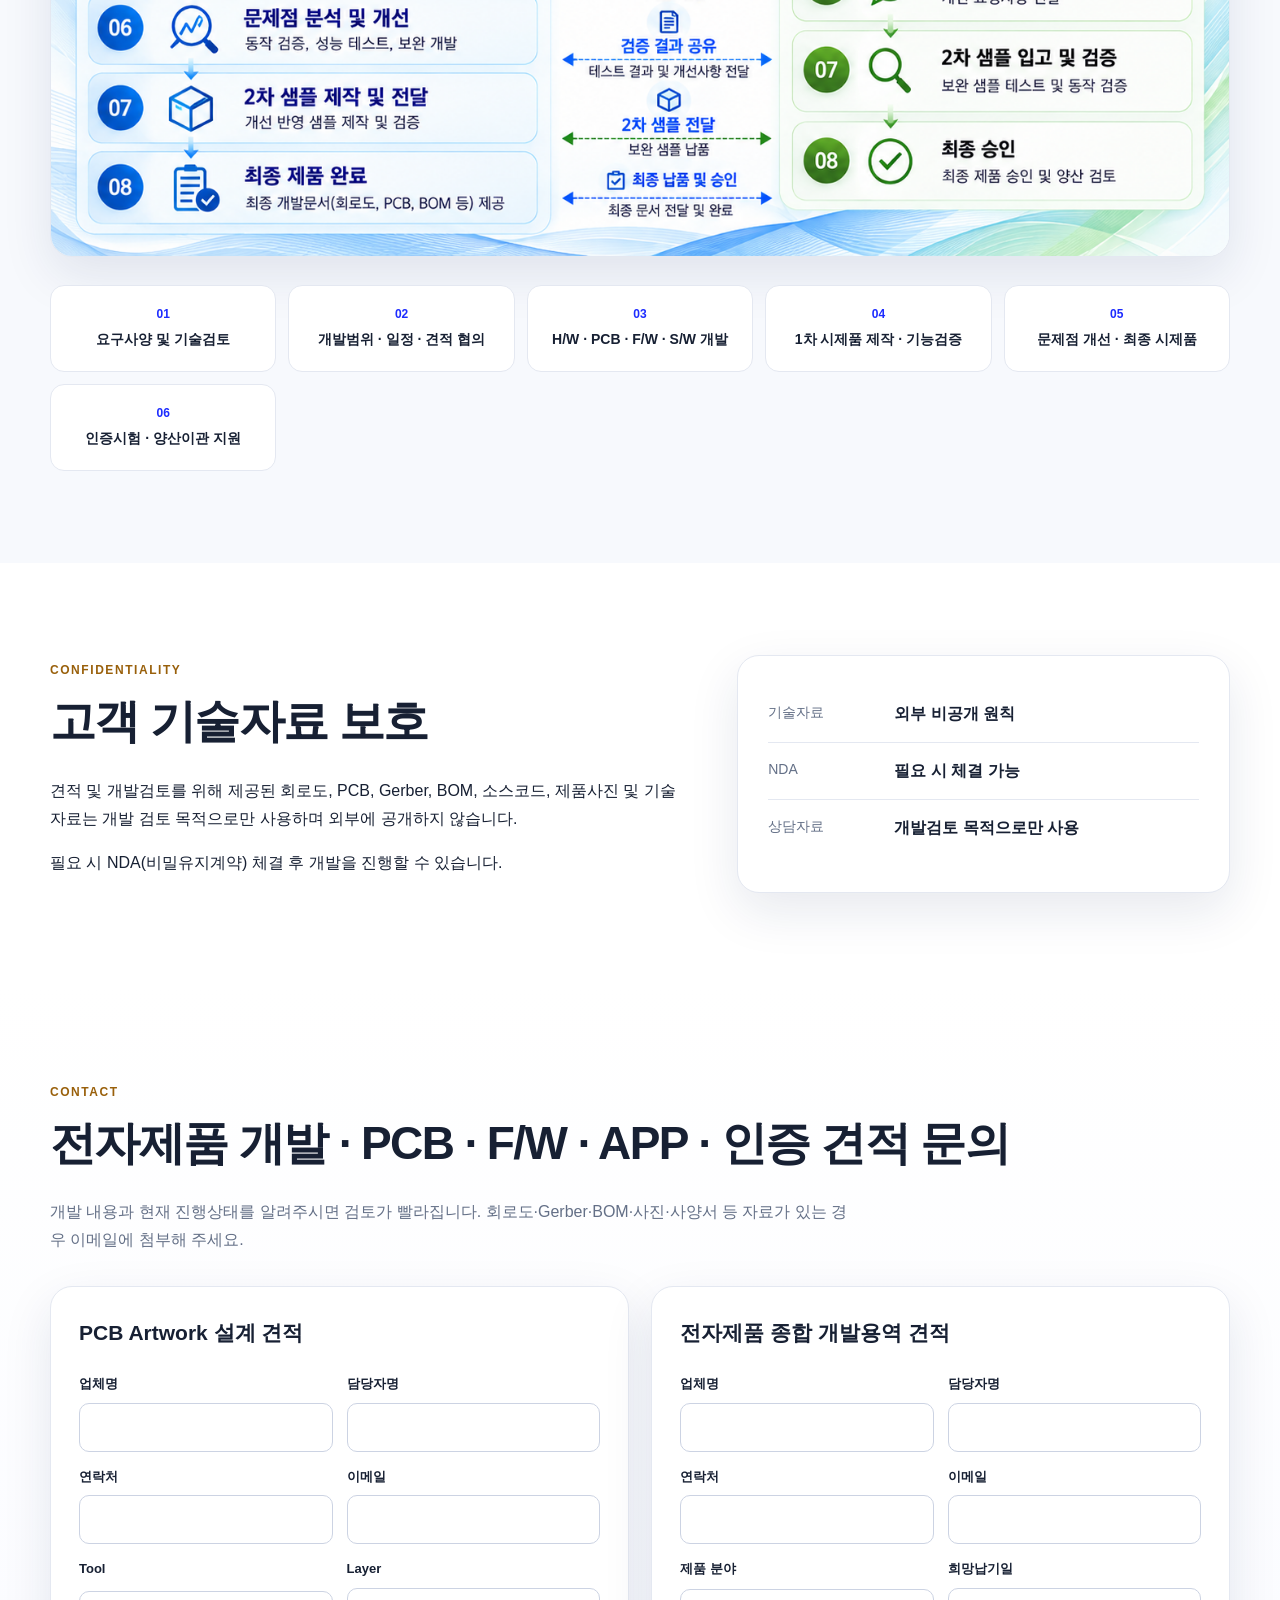
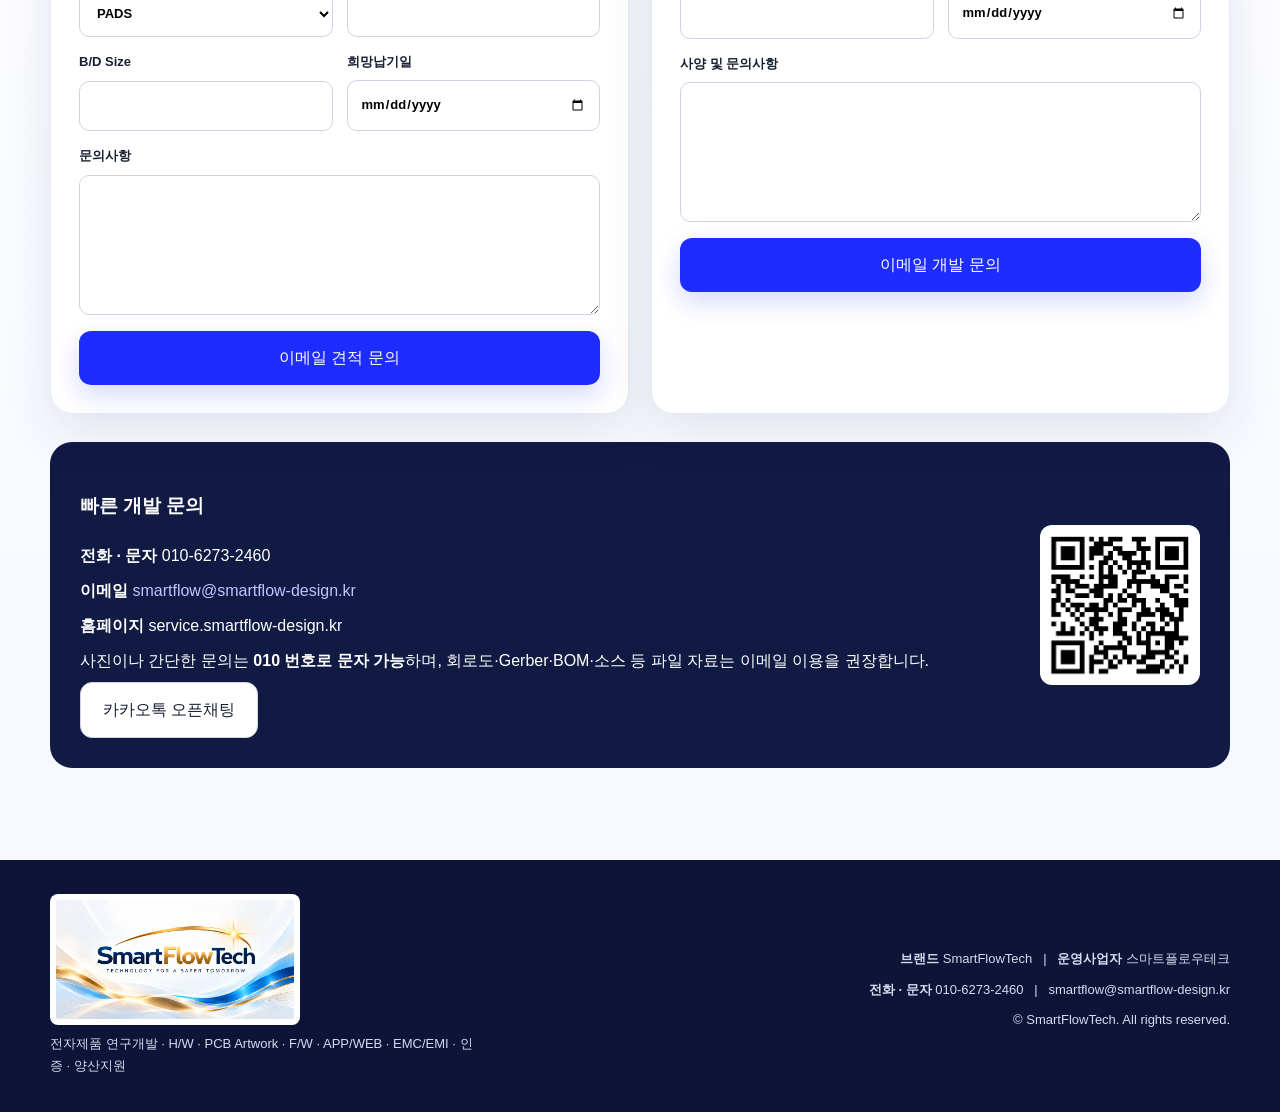
==== commit 8364edd5: "Update index.html" ====
--- a/index.html
+++ b/index.html
@@ -7,13 +7,13 @@
   <meta name="description" content="SmartFlowTech는 H/W 회로설계, PCB Artwork, F/W, APP·PC WEB, 시제품 제작, EMC/EMI 개선, KC·CE·FCC 등 인증 대응과 양산지원을 제공하는 전자제품 개발 전문 서비스입니다." />
   <meta name="robots" content="index, follow, max-image-preview:large" />
   <link rel="canonical" href="https://service.smartflow-design.kr/" />
-  <link rel="icon" href="assets/logo.png" />
+  <link rel="icon" href="assets/New-logo-1.png" />
   <link rel="stylesheet" href="styles.css" />
 </head>
 <body>
 <header class="site-header">
   <div class="container nav-wrap">
-    <a class="brand" href="#home" aria-label="SmartFlowTech 홈"><img src="assets/logo.png" alt="SmartFlowTech 로고" /></a>
+    <a class="brand" href="#home" aria-label="SmartFlowTech 홈"><img src="assets/New-logo-1.png" alt="SmartFlowTech 로고" /></a>
     <button class="nav-toggle" aria-label="메뉴 열기" aria-expanded="false">☰</button>
     <nav class="nav" aria-label="주요 메뉴">
       <a href="#about">회사소개</a>
@@ -290,7 +290,7 @@
 <footer class="site-footer">
   <div class="container footer-wrap">
     <div>
-      <img src="assets/logo.png" alt="SmartFlowTech" />
+      <img src="assets/New-logo-1.png" alt="SmartFlowTech" />
       <p>전자제품 연구개발 · H/W · PCB Artwork · F/W · APP/WEB · EMC/EMI · 인증 · 양산지원</p>
     </div>
     <div class="footer-meta">
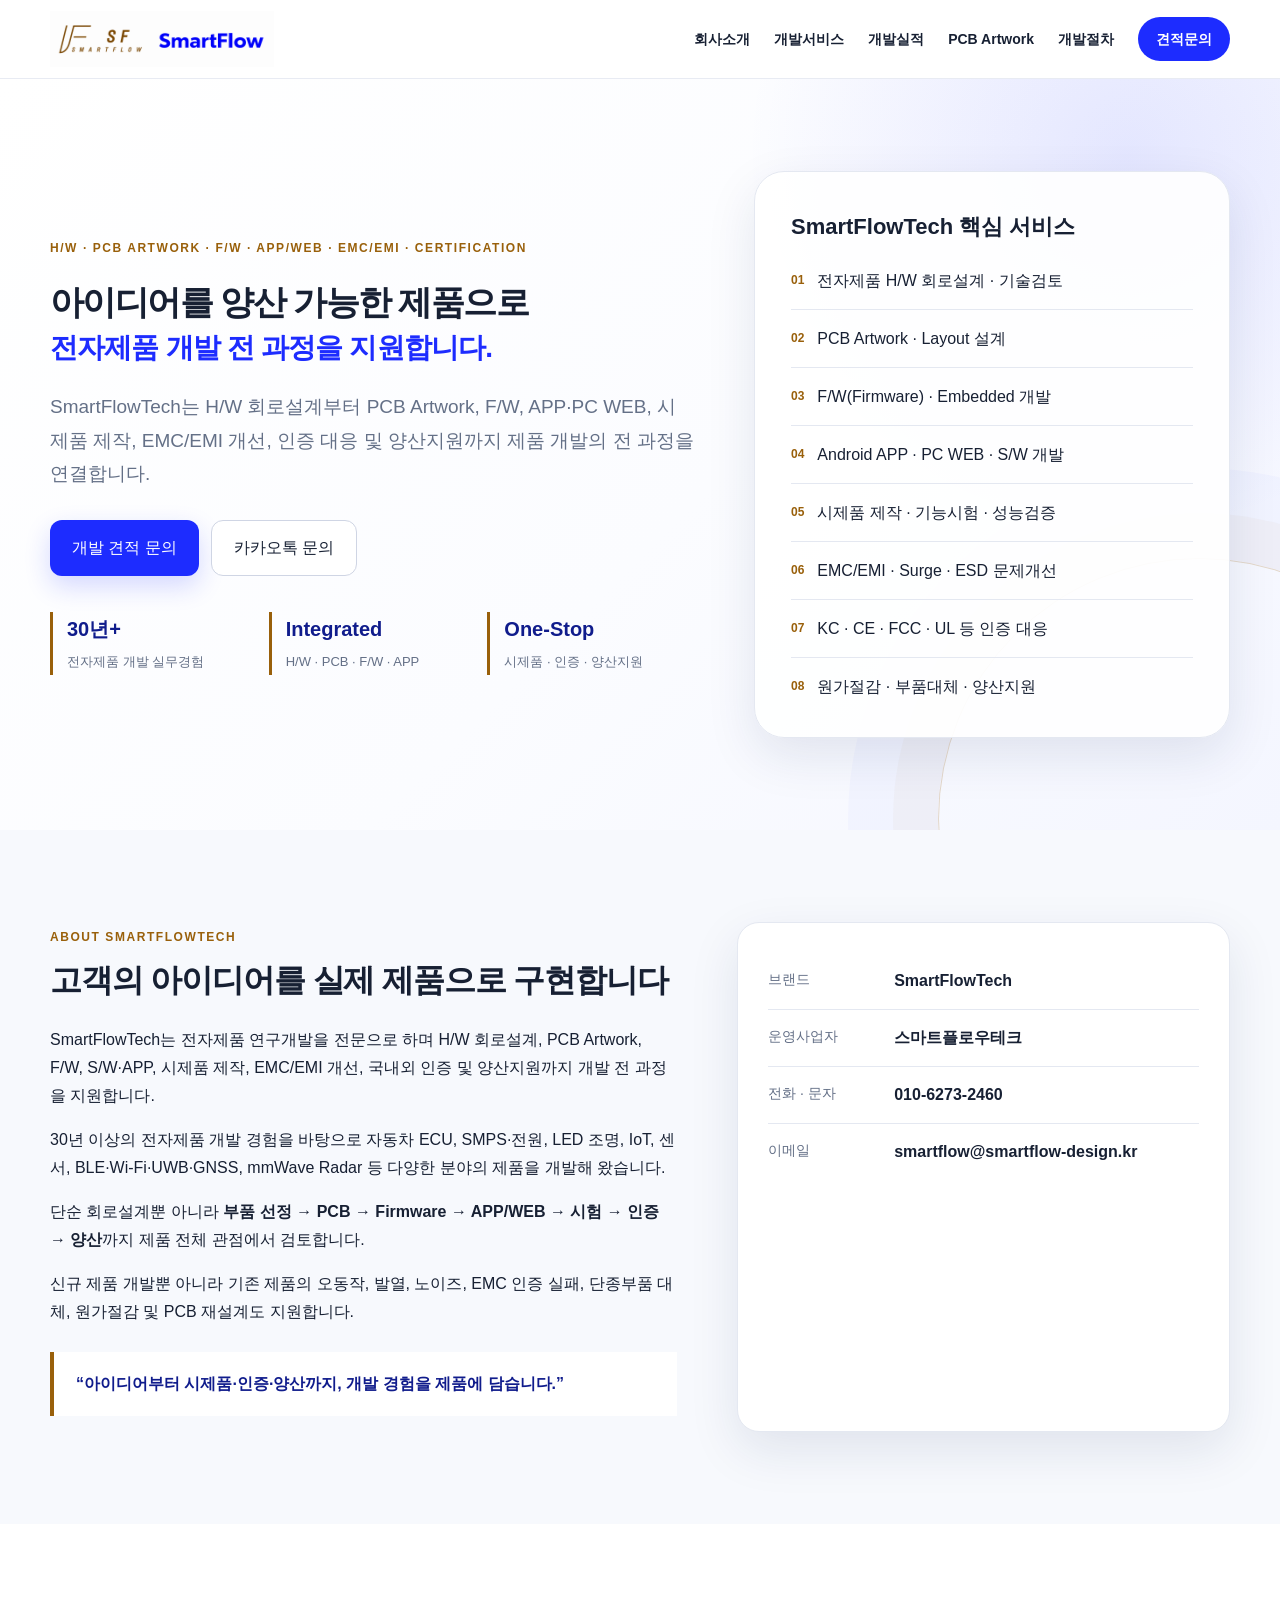
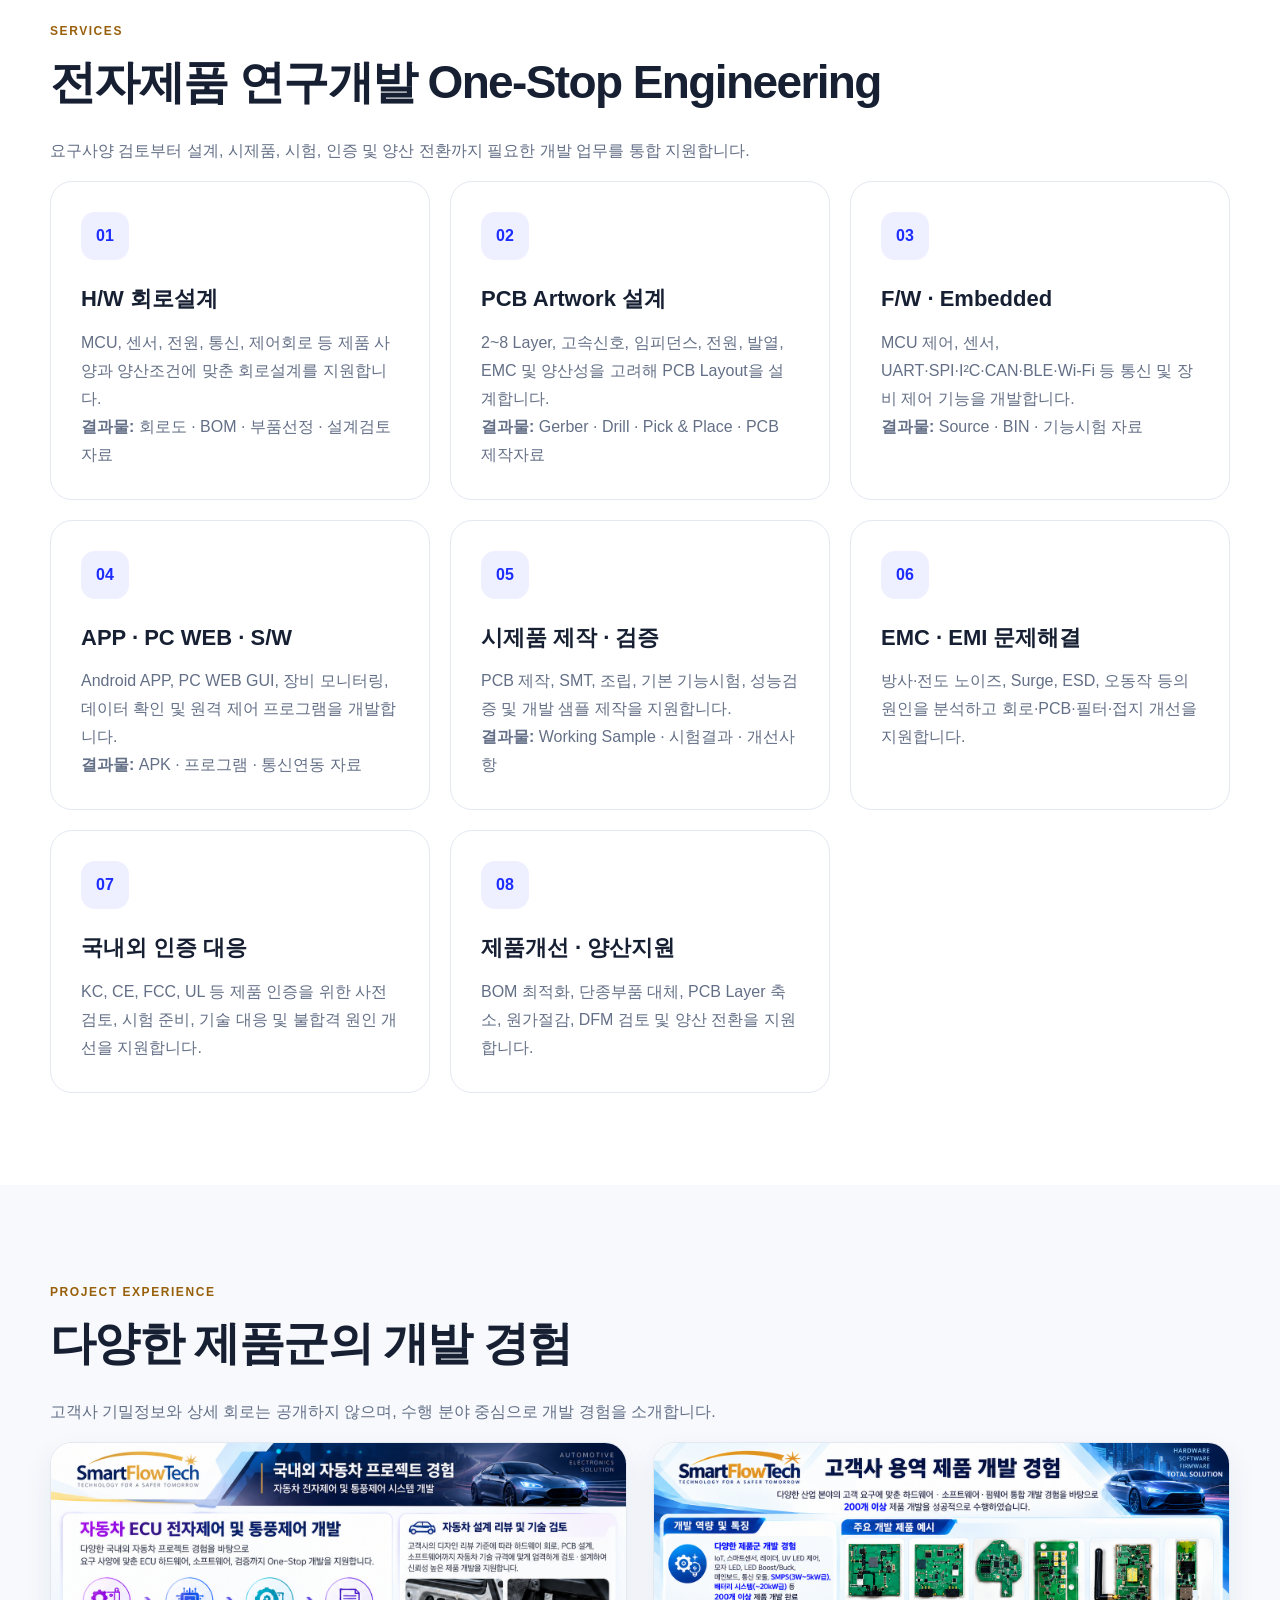
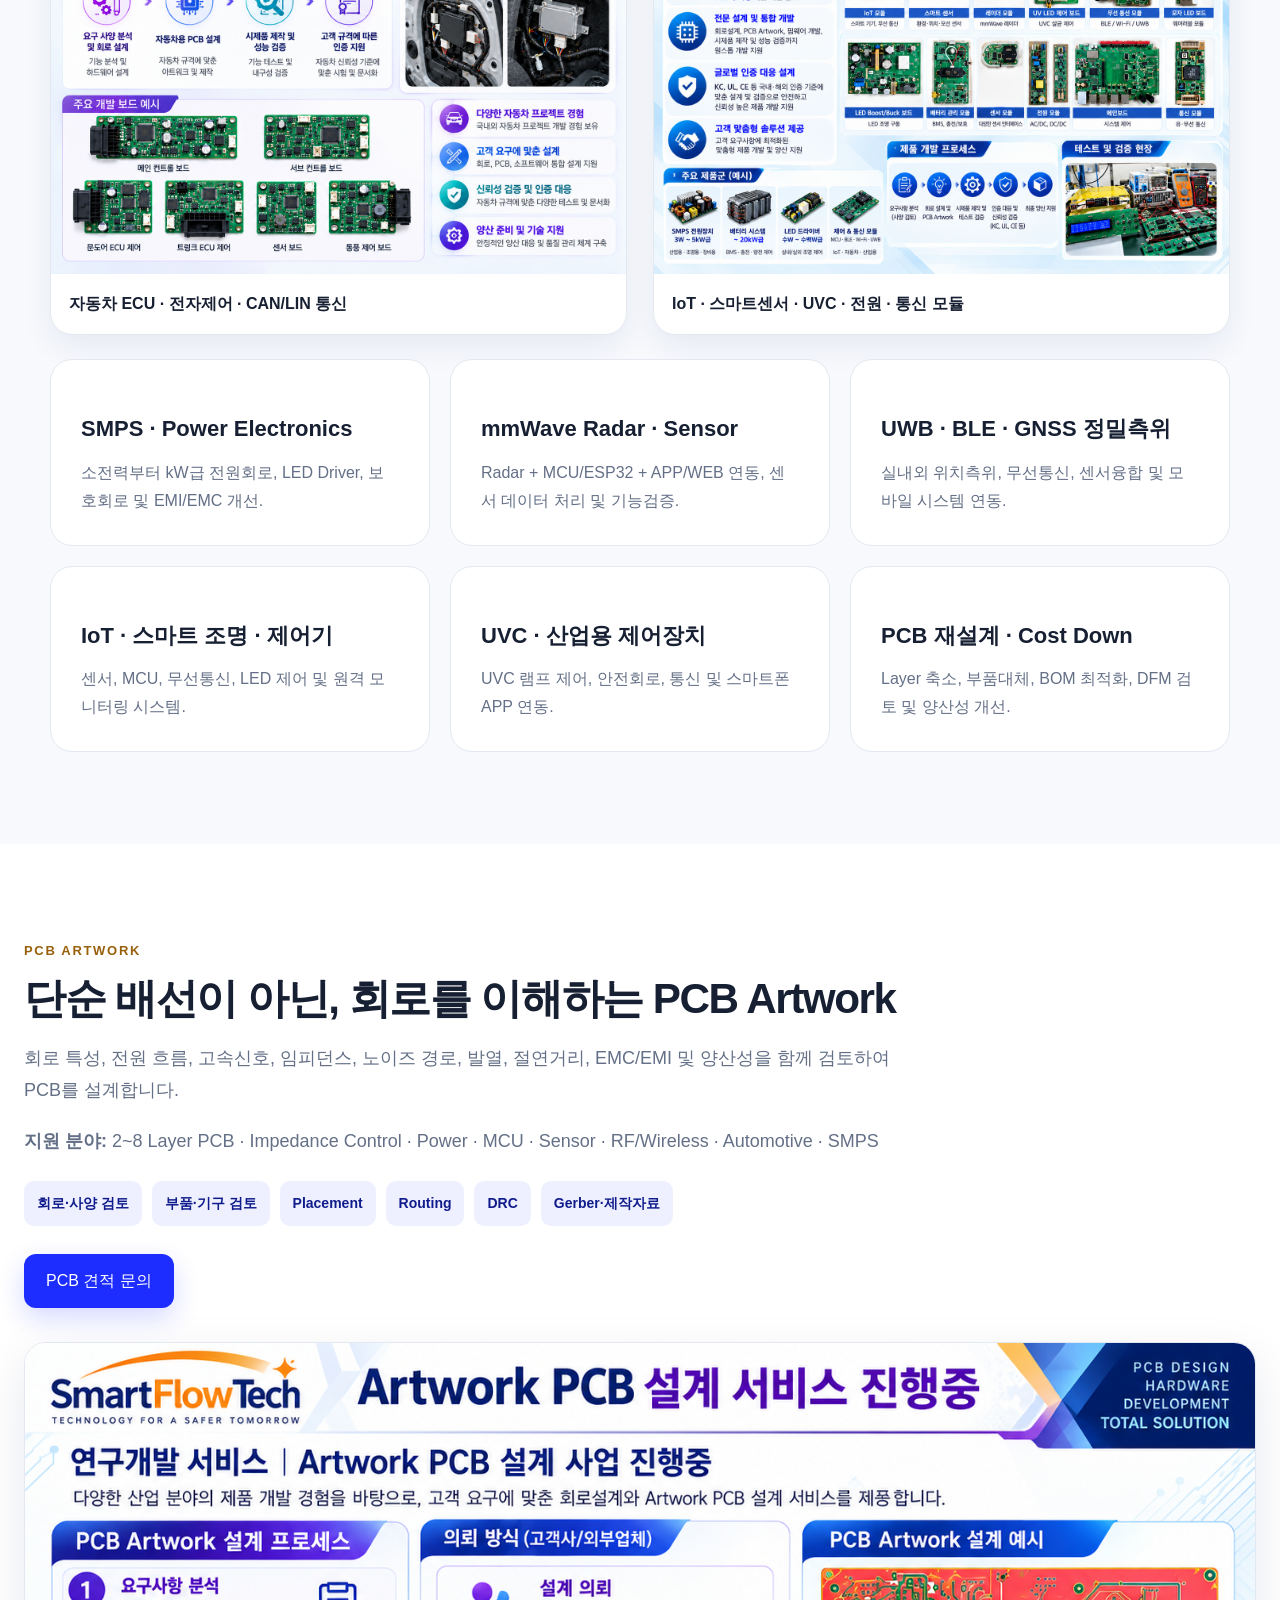
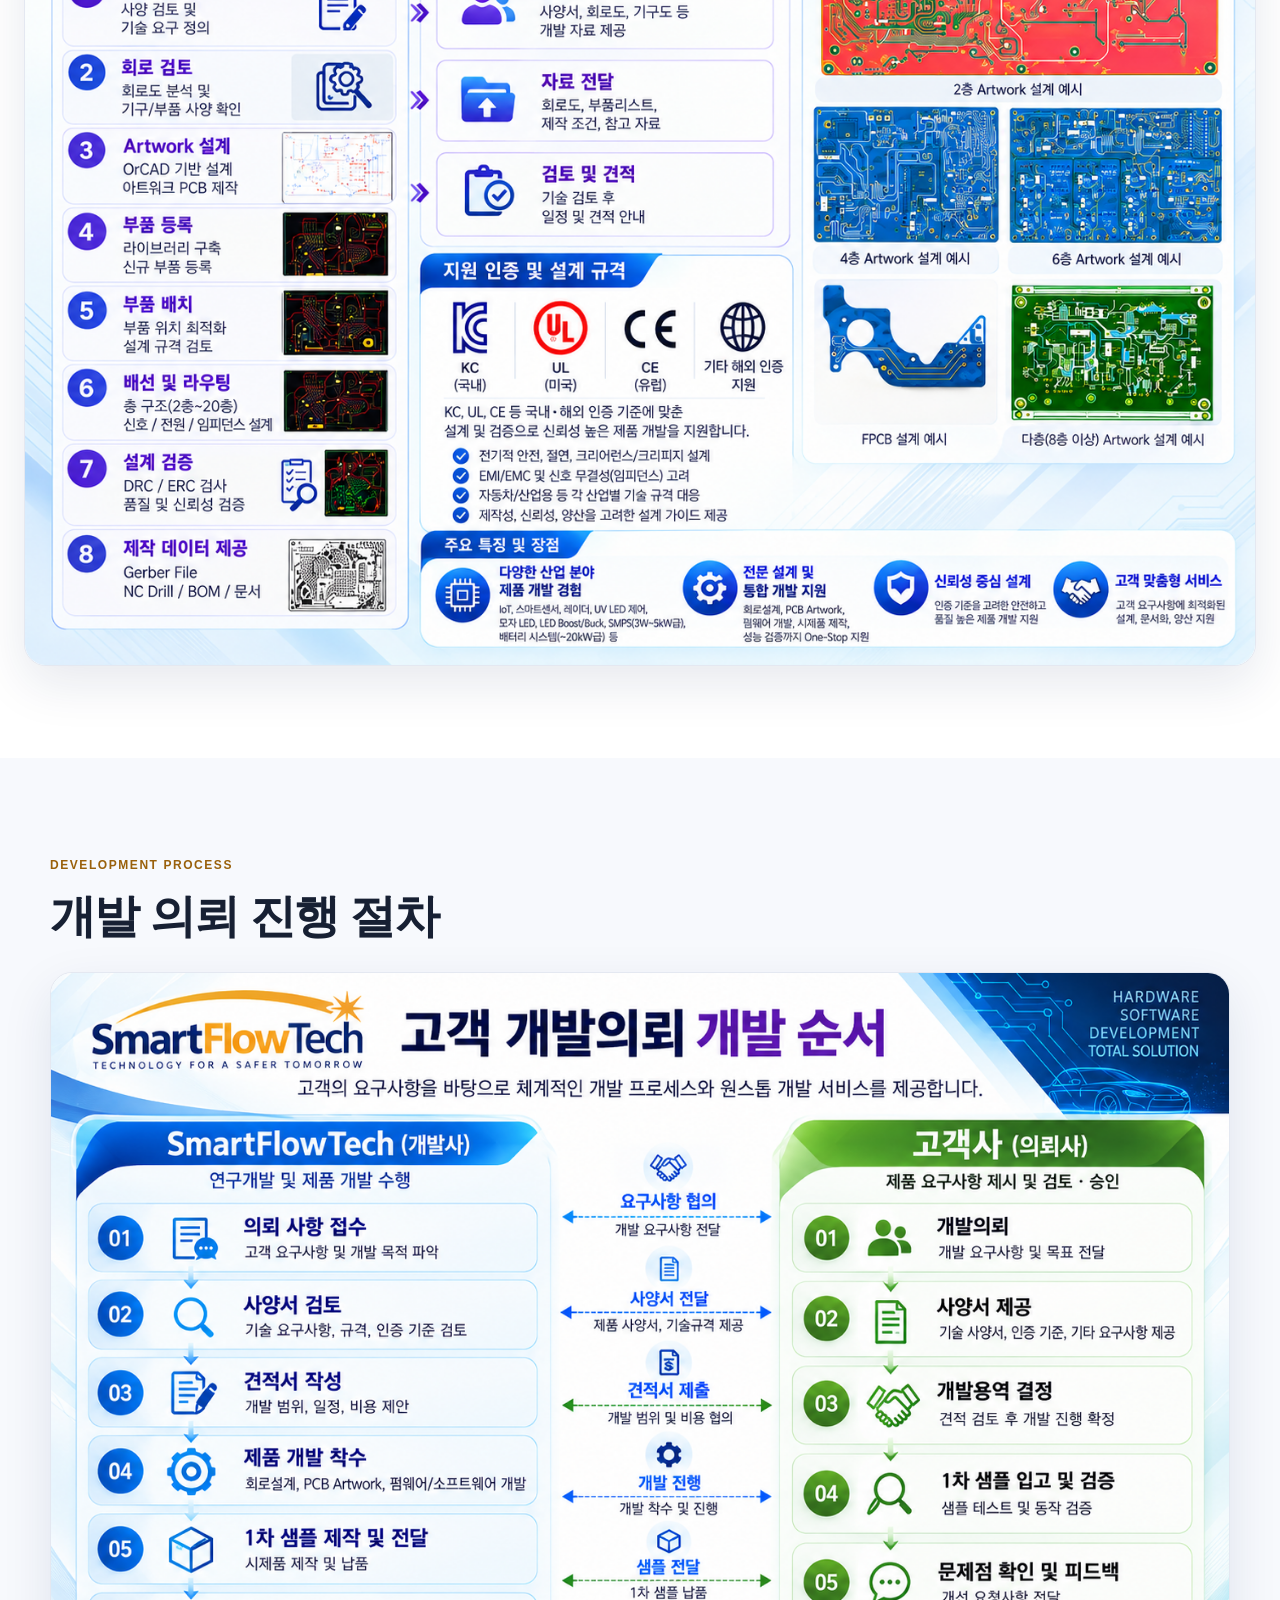
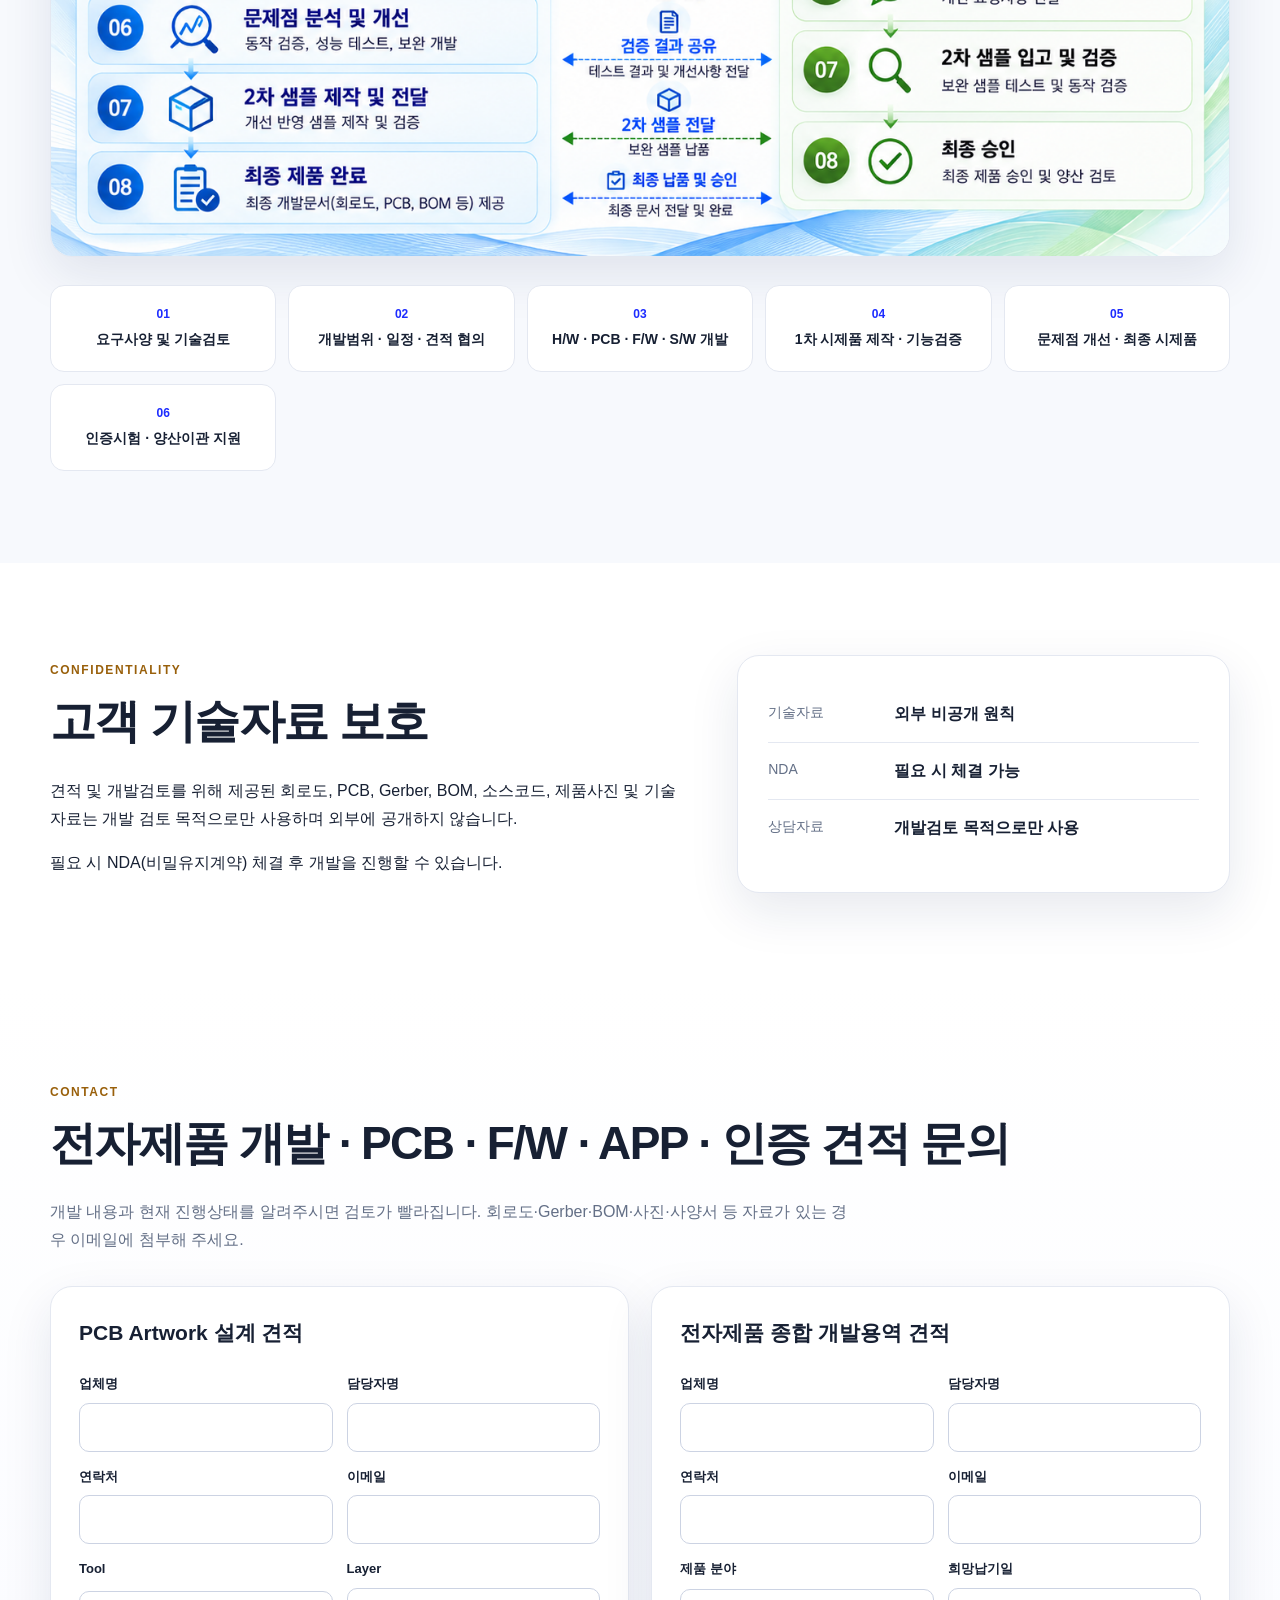
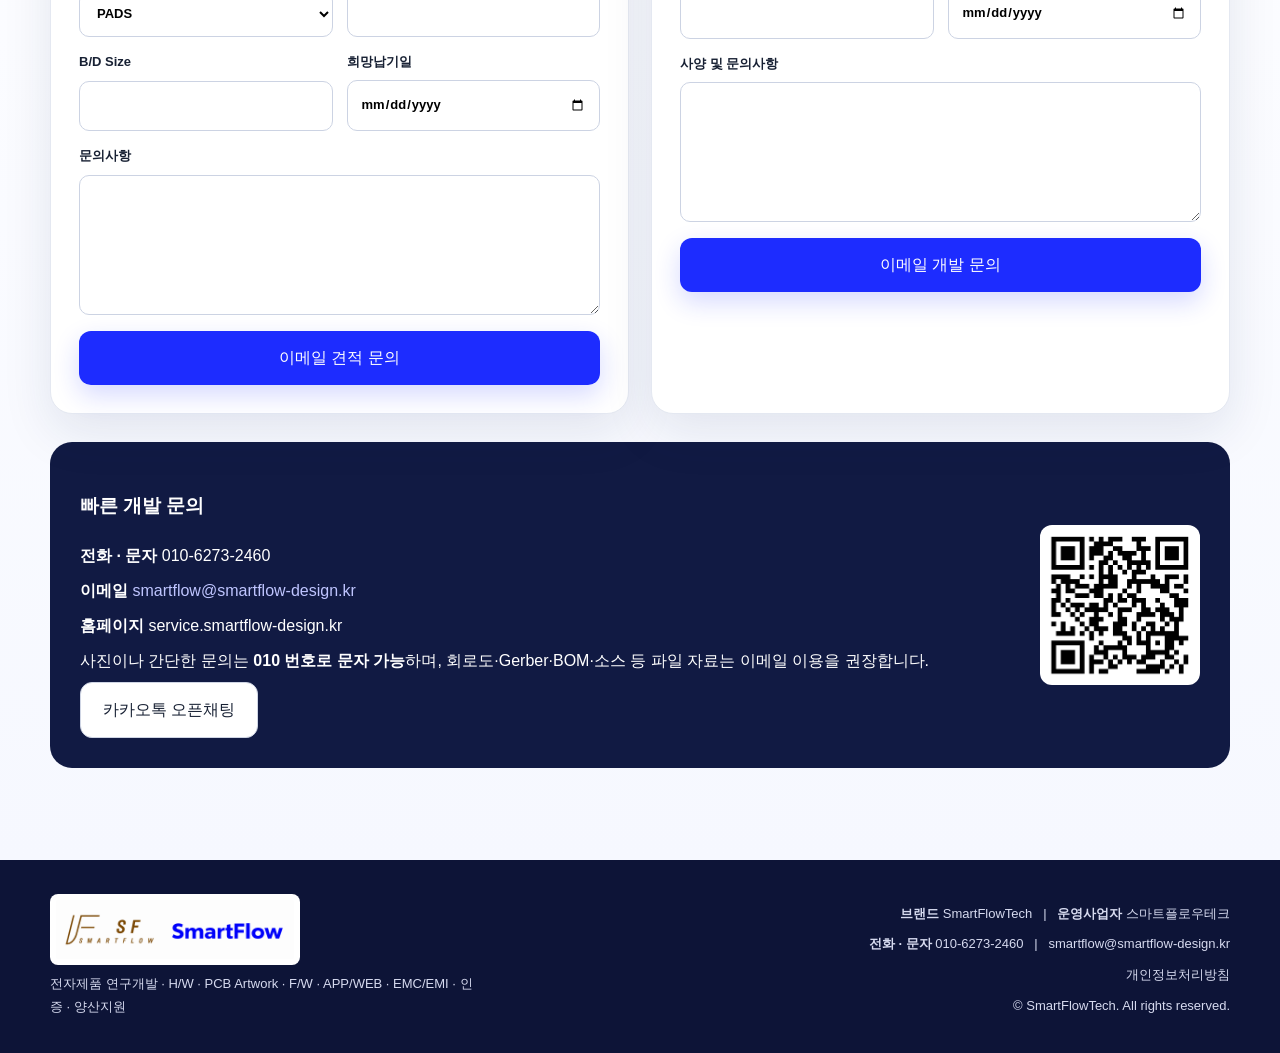
==== commit a90cfd36: "Add files via upload" ====
--- a/index.html
+++ b/index.html
@@ -7,13 +7,13 @@
   <meta name="description" content="SmartFlowTech는 H/W 회로설계, PCB Artwork, F/W, APP·PC WEB, 시제품 제작, EMC/EMI 개선, KC·CE·FCC 등 인증 대응과 양산지원을 제공하는 전자제품 개발 전문 서비스입니다." />
   <meta name="robots" content="index, follow, max-image-preview:large" />
   <link rel="canonical" href="https://service.smartflow-design.kr/" />
-  <link rel="icon" href="assets/New-logo-1.png" />
+  <link rel="icon" href="assets/logo.png" />
   <link rel="stylesheet" href="styles.css" />
 </head>
 <body>
 <header class="site-header">
   <div class="container nav-wrap">
-    <a class="brand" href="#home" aria-label="SmartFlowTech 홈"><img src="assets/New-logo-1.png" alt="SmartFlowTech 로고" /></a>
+    <a class="brand" href="#home" aria-label="SmartFlowTech 홈"><img src="assets/logo.png" alt="SmartFlowTech 로고" /></a>
     <button class="nav-toggle" aria-label="메뉴 열기" aria-expanded="false">☰</button>
     <nav class="nav" aria-label="주요 메뉴">
       <a href="#about">회사소개</a>
@@ -290,12 +290,13 @@
 <footer class="site-footer">
   <div class="container footer-wrap">
     <div>
-      <img src="assets/New-logo-1.png" alt="SmartFlowTech" />
+      <img src="assets/logo.png" alt="SmartFlowTech" />
       <p>전자제품 연구개발 · H/W · PCB Artwork · F/W · APP/WEB · EMC/EMI · 인증 · 양산지원</p>
     </div>
     <div class="footer-meta">
       <p><b>브랜드</b> SmartFlowTech &nbsp; | &nbsp; <b>운영사업자</b> 스마트플로우테크</p>
       <p><b>전화 · 문자</b> 010-6273-2460 &nbsp; | &nbsp; smartflow@smartflow-design.kr</p>
+      <p><a href="https://smartflow-design.kr/privacy.html" target="_blank" rel="noopener">개인정보처리방침</a></p>
       <p>© <span id="year"></span> SmartFlowTech. All rights reserved.</p>
     </div>
   </div>
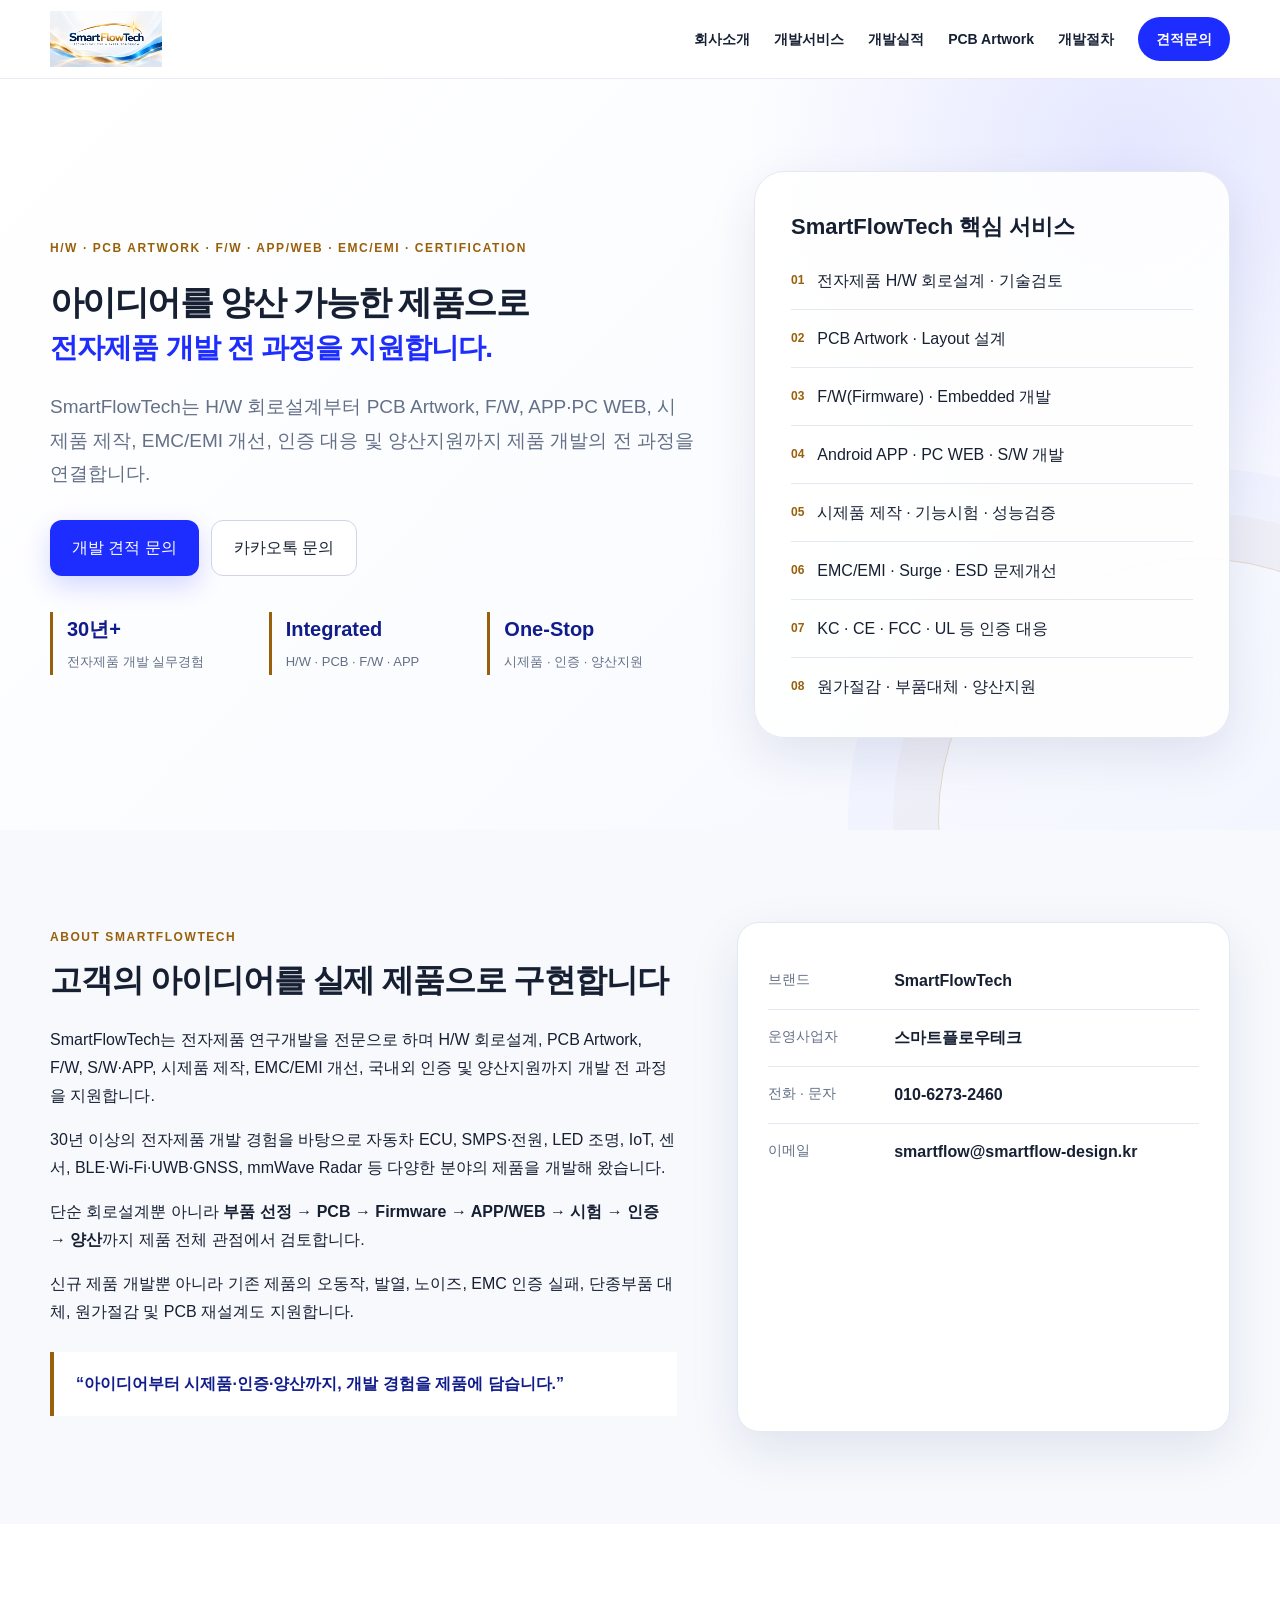
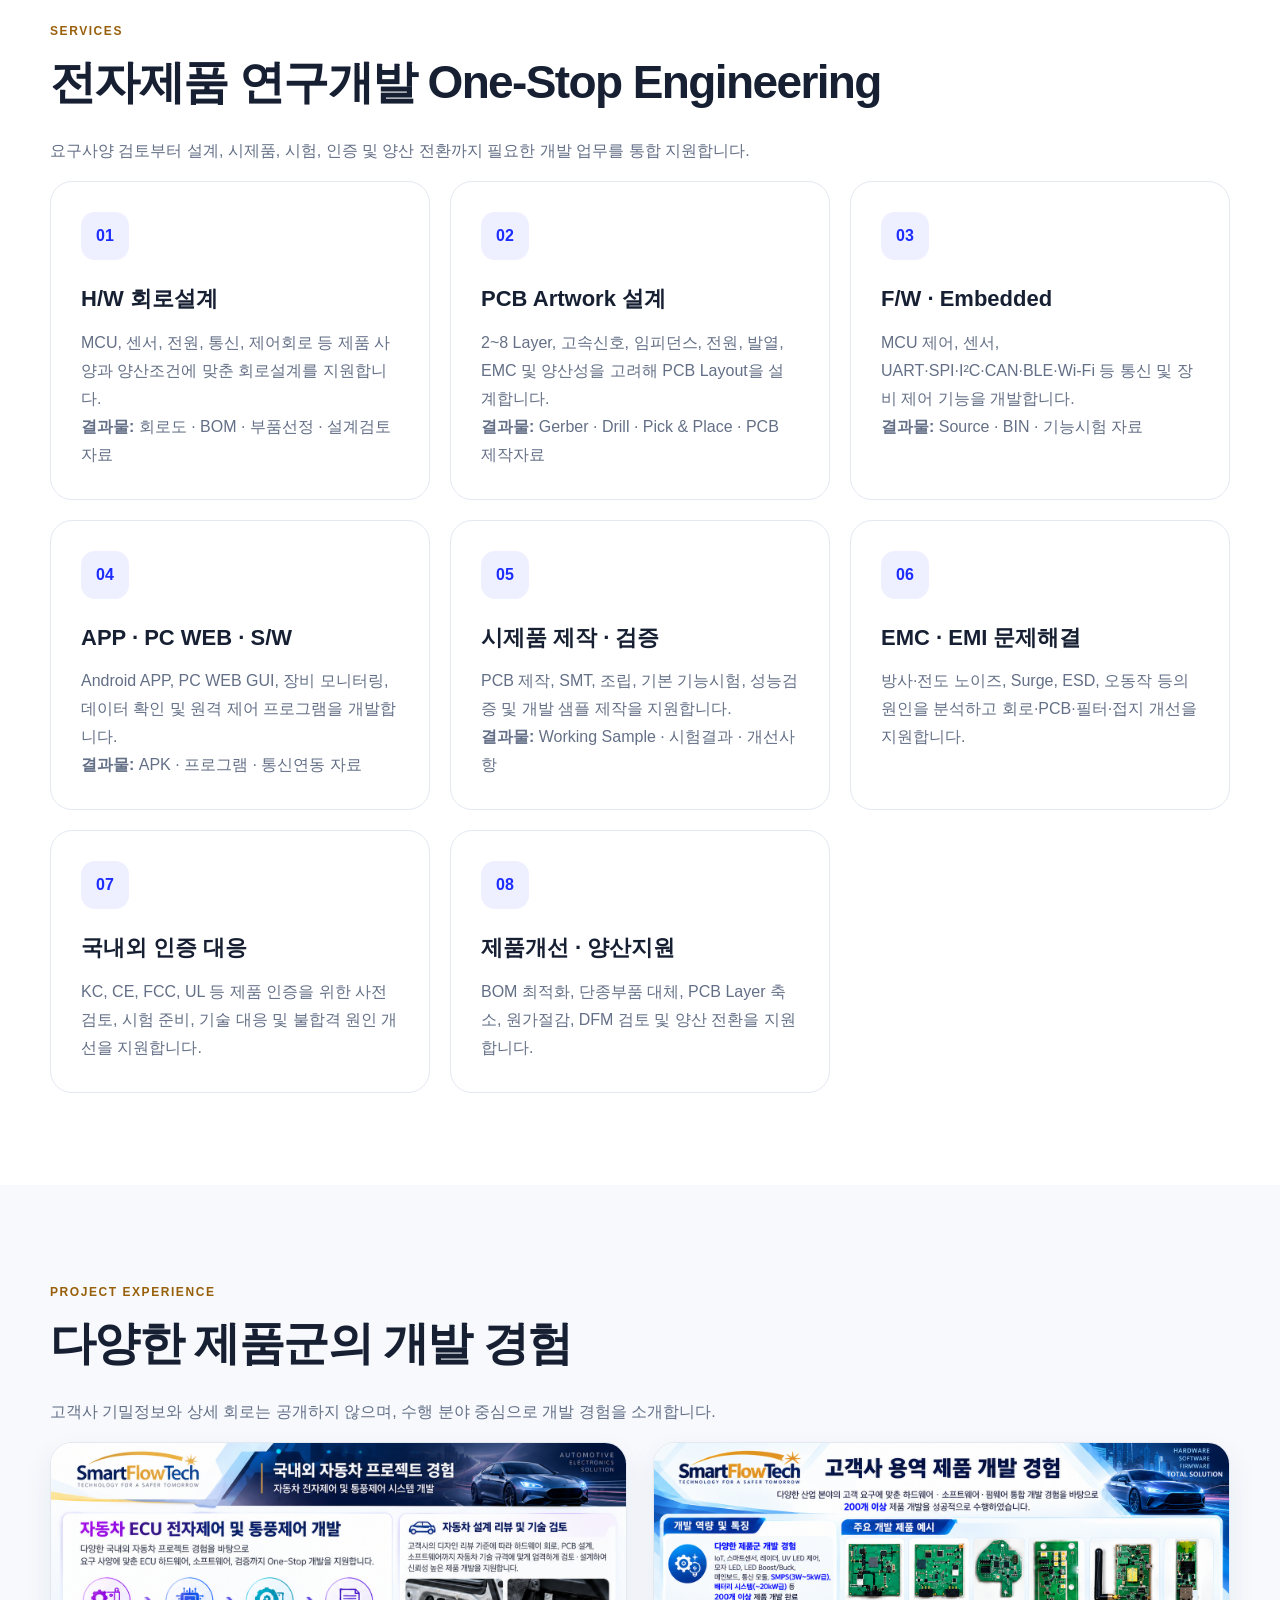
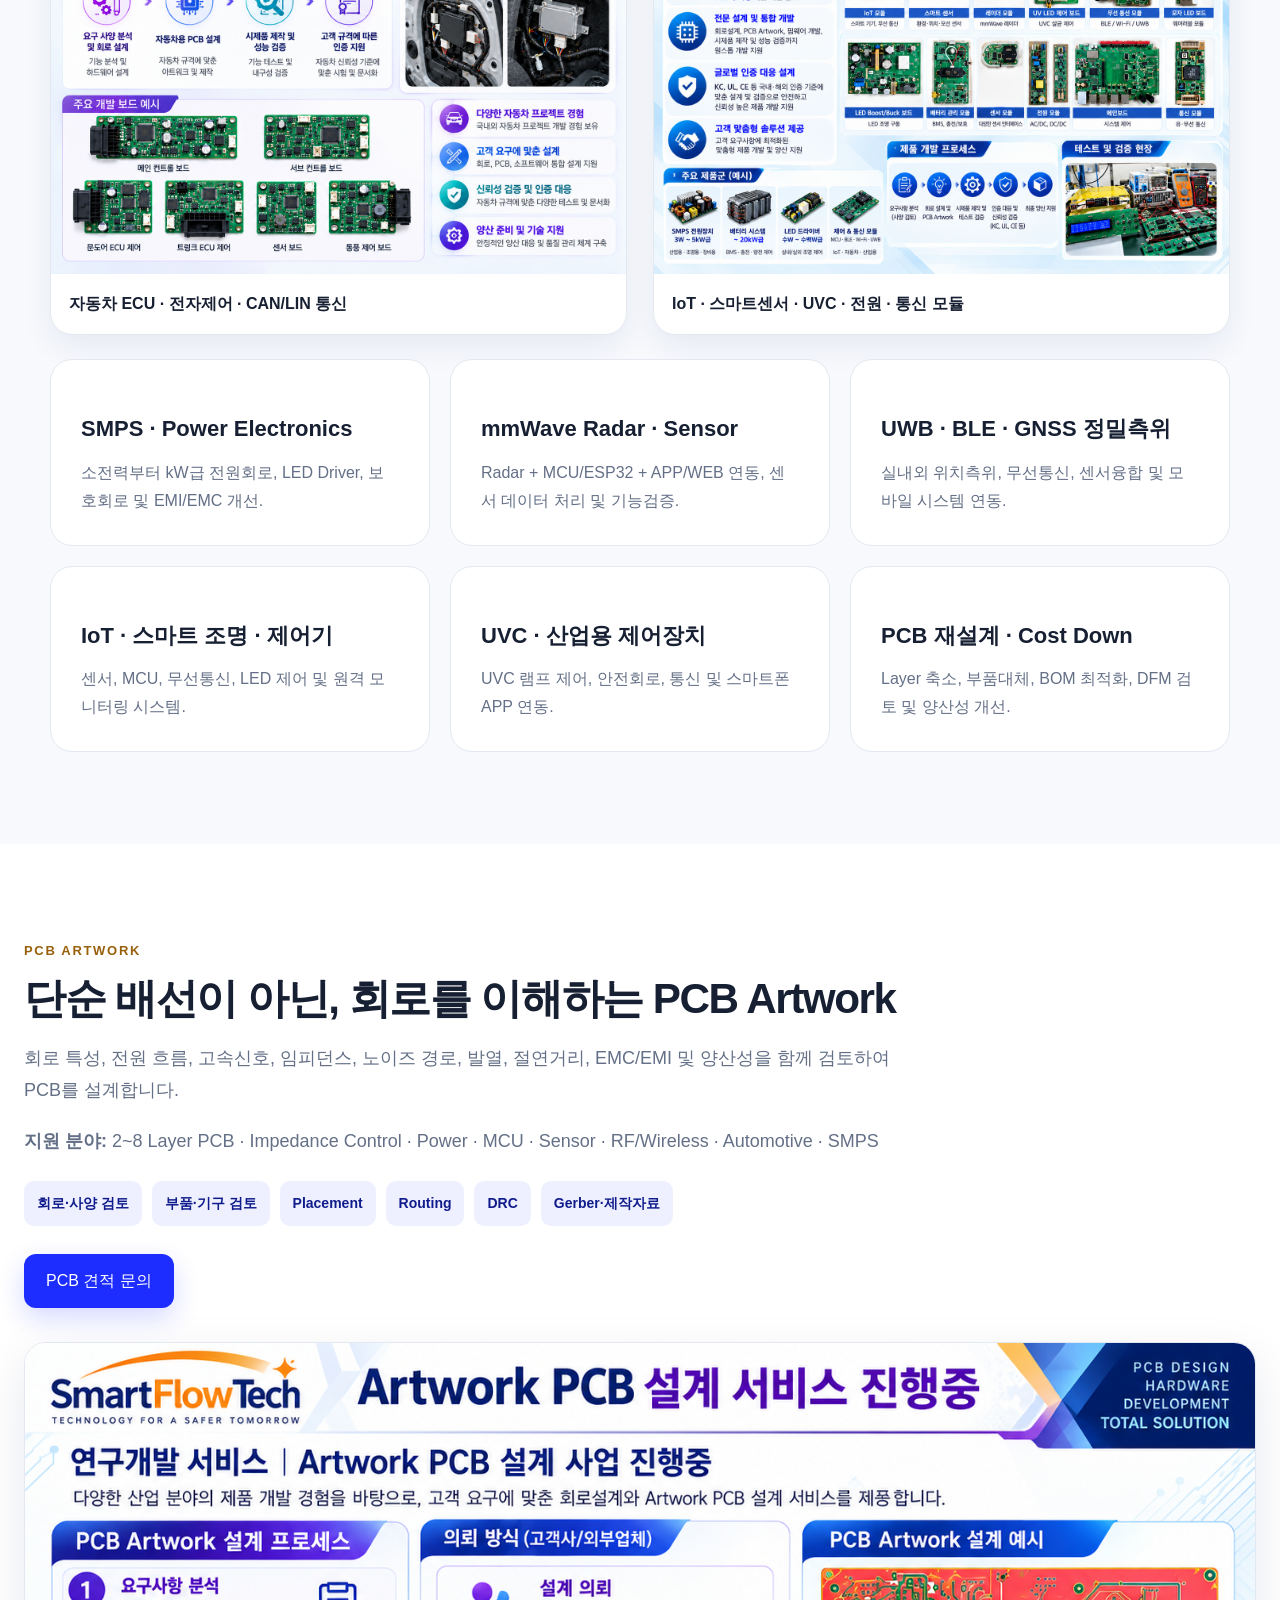
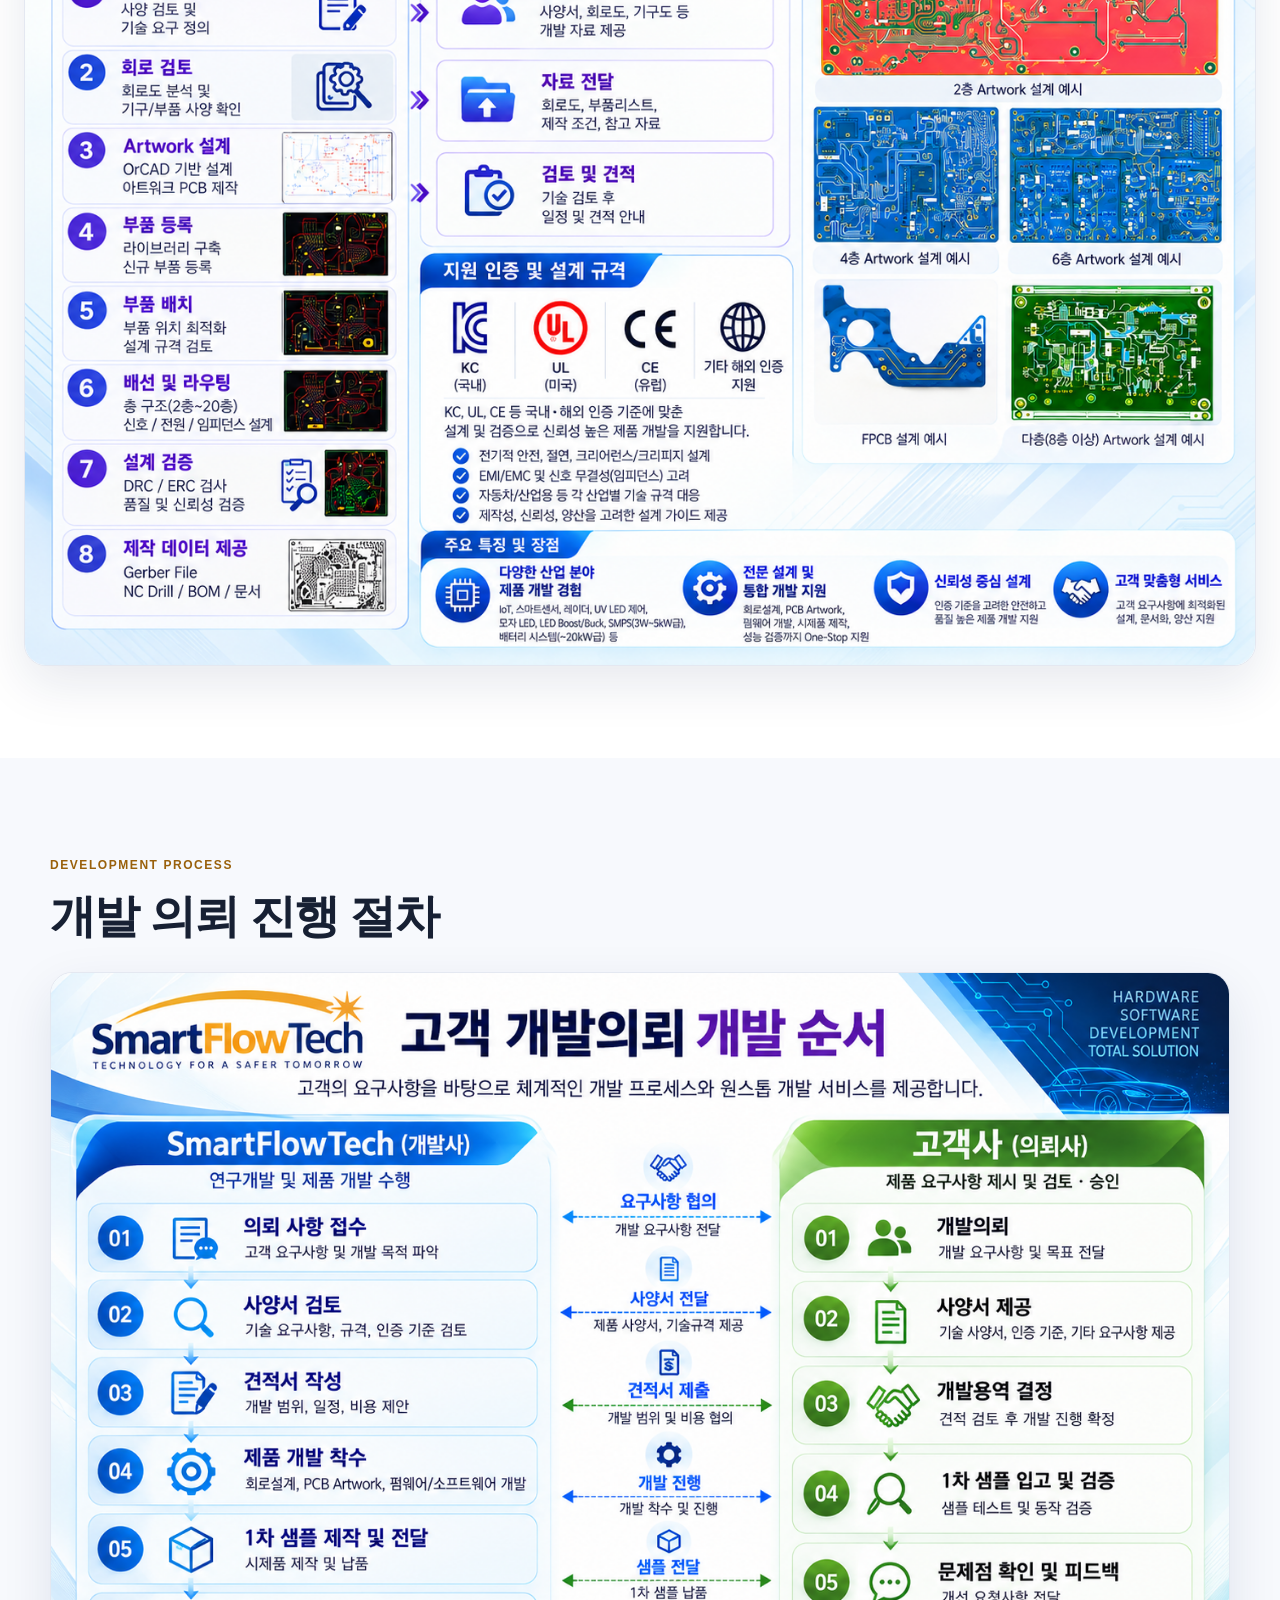
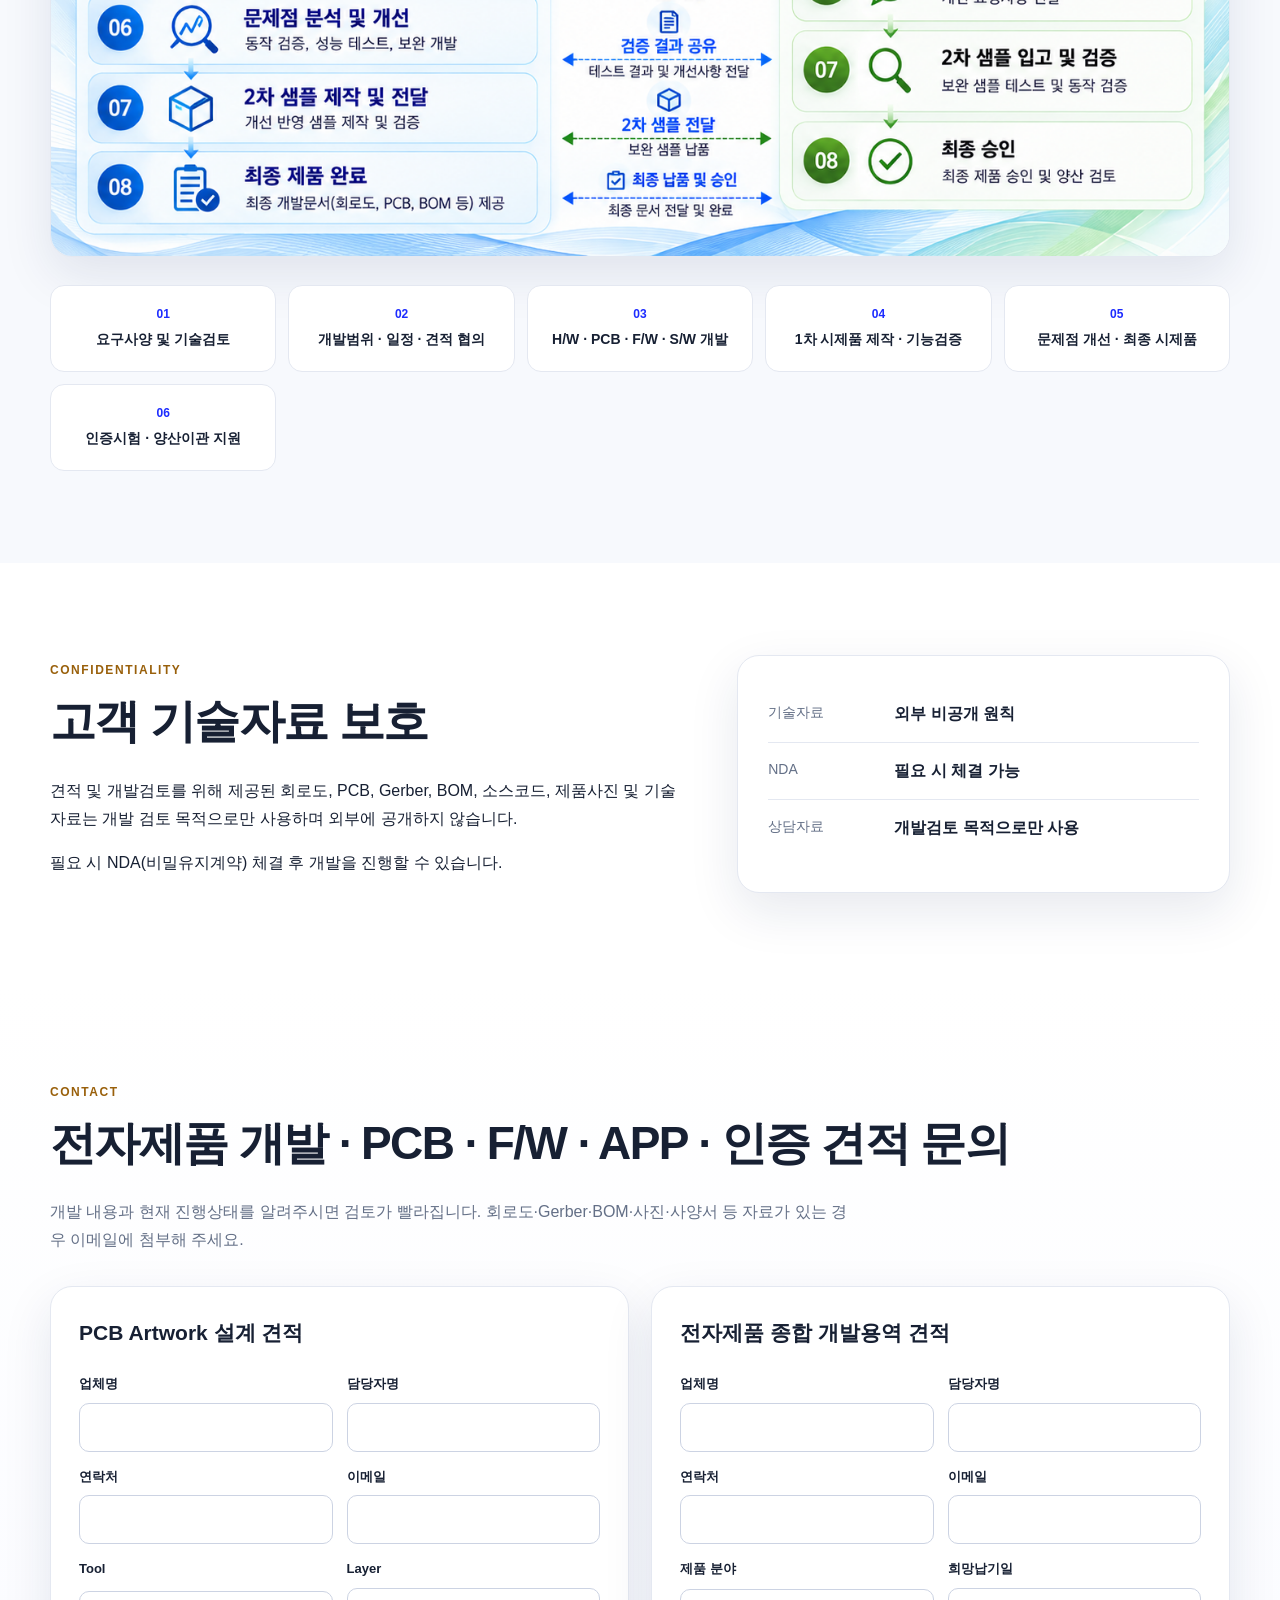
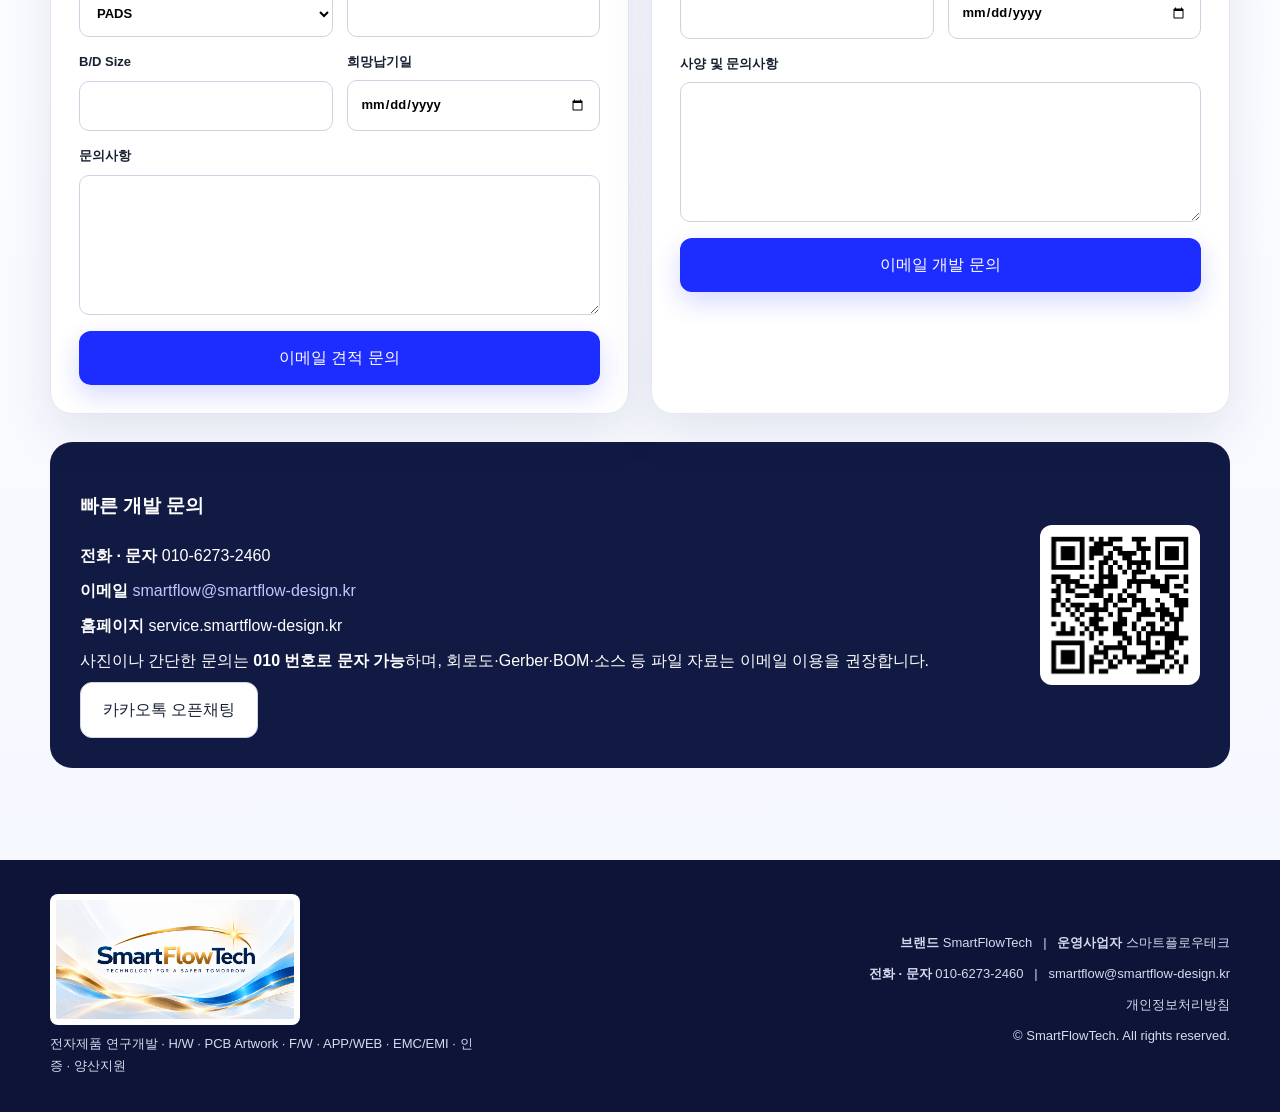
==== commit 7b028480: "Update logo references in index.html" ====
--- a/index.html
+++ b/index.html
@@ -7,13 +7,13 @@
   <meta name="description" content="SmartFlowTech는 H/W 회로설계, PCB Artwork, F/W, APP·PC WEB, 시제품 제작, EMC/EMI 개선, KC·CE·FCC 등 인증 대응과 양산지원을 제공하는 전자제품 개발 전문 서비스입니다." />
   <meta name="robots" content="index, follow, max-image-preview:large" />
   <link rel="canonical" href="https://service.smartflow-design.kr/" />
-  <link rel="icon" href="assets/logo.png" />
+  <link rel="icon" href="assets/New-logo-1.png" />
   <link rel="stylesheet" href="styles.css" />
 </head>
 <body>
 <header class="site-header">
   <div class="container nav-wrap">
-    <a class="brand" href="#home" aria-label="SmartFlowTech 홈"><img src="assets/logo.png" alt="SmartFlowTech 로고" /></a>
+    <a class="brand" href="#home" aria-label="SmartFlowTech 홈"><img src="assets/New-logo-1.png" alt="SmartFlowTech 로고" /></a>
     <button class="nav-toggle" aria-label="메뉴 열기" aria-expanded="false">☰</button>
     <nav class="nav" aria-label="주요 메뉴">
       <a href="#about">회사소개</a>
@@ -290,7 +290,7 @@
 <footer class="site-footer">
   <div class="container footer-wrap">
     <div>
-      <img src="assets/logo.png" alt="SmartFlowTech" />
+      <img src="assets/New-logo-1.png" alt="SmartFlowTech" />
       <p>전자제품 연구개발 · H/W · PCB Artwork · F/W · APP/WEB · EMC/EMI · 인증 · 양산지원</p>
     </div>
     <div class="footer-meta">
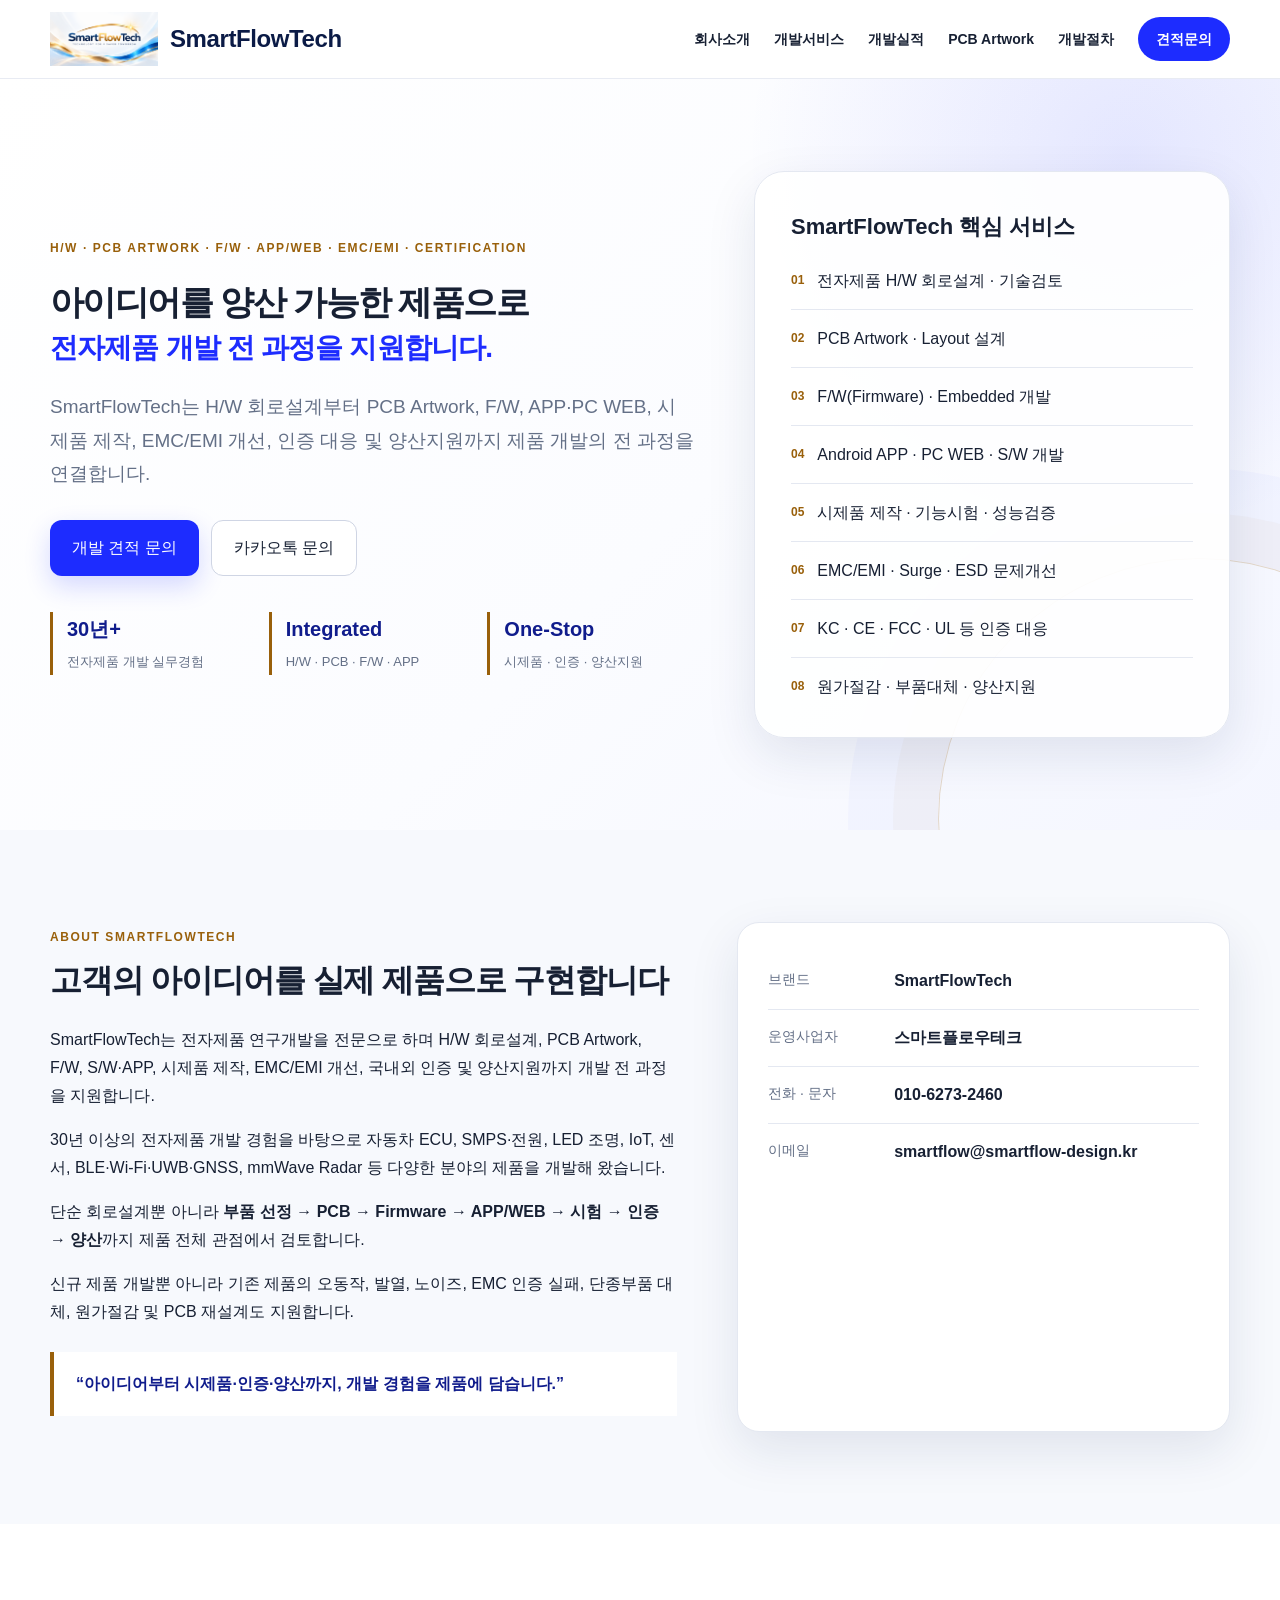
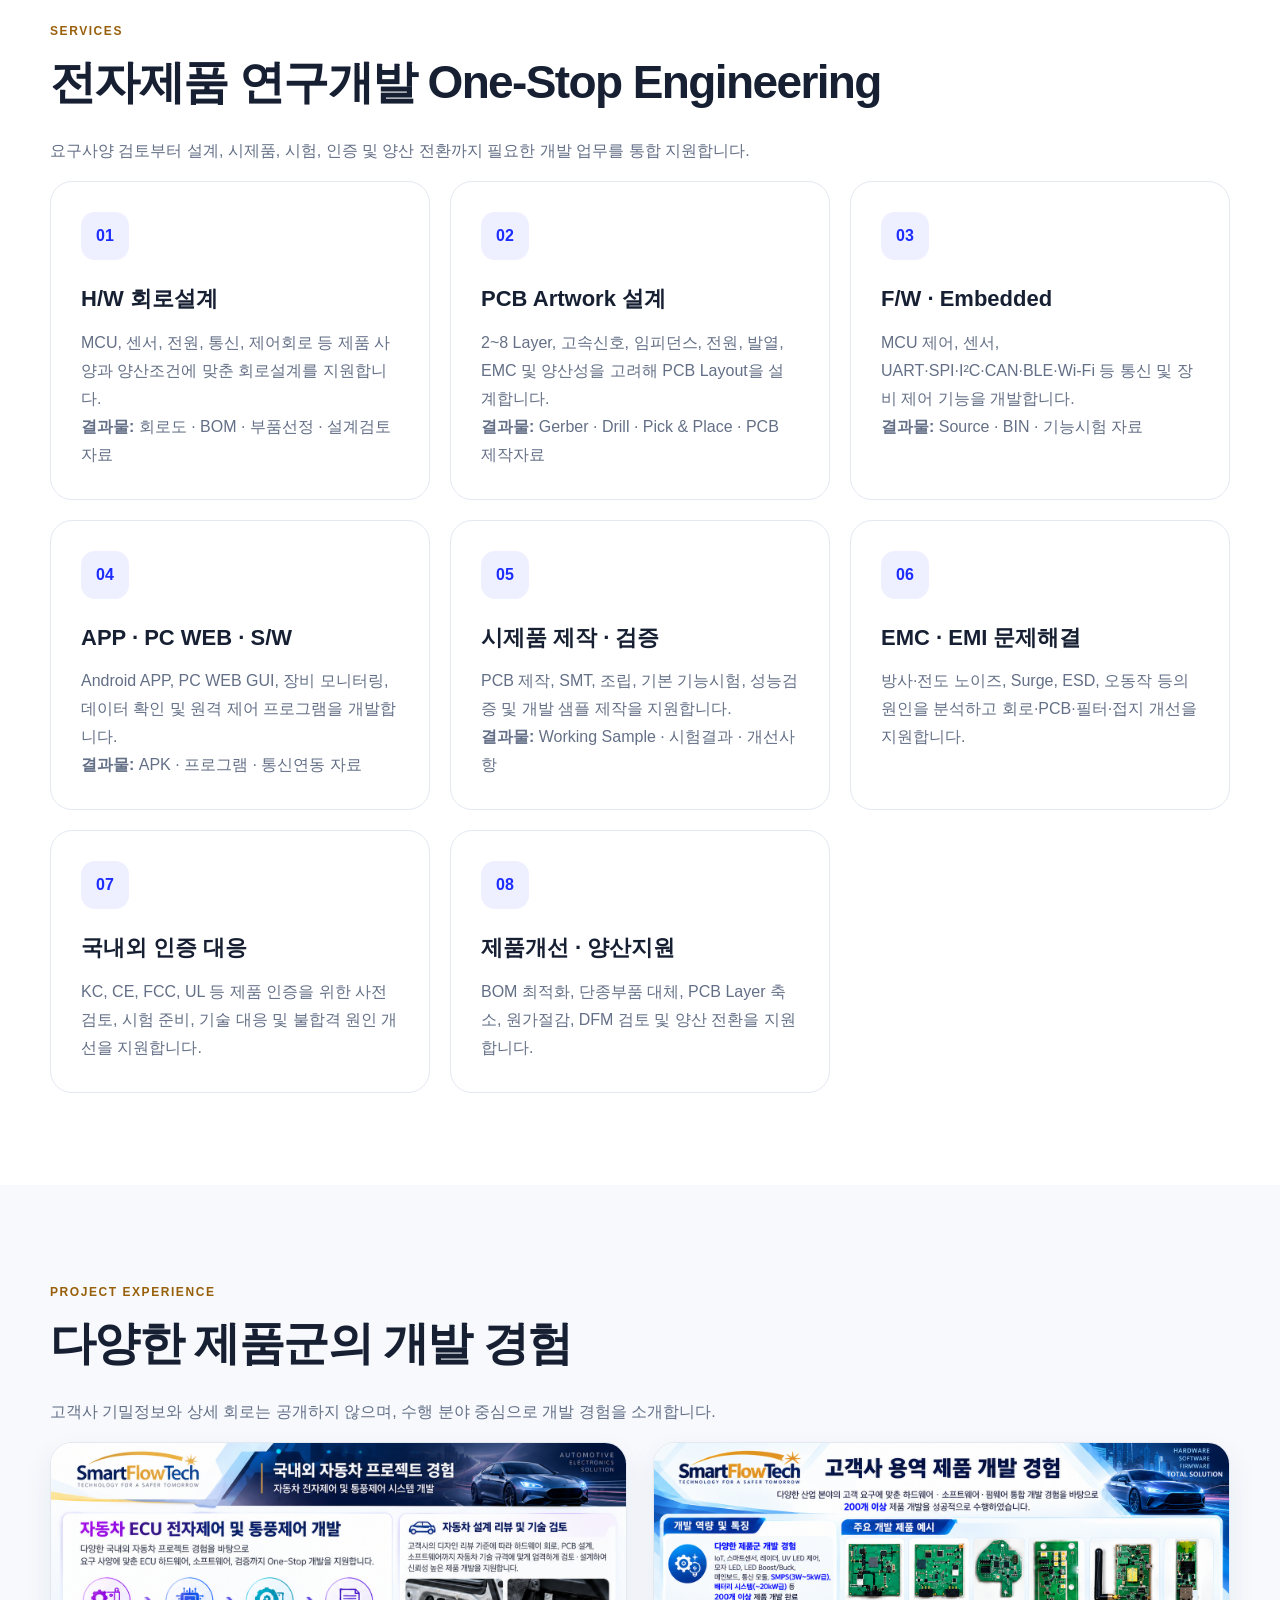
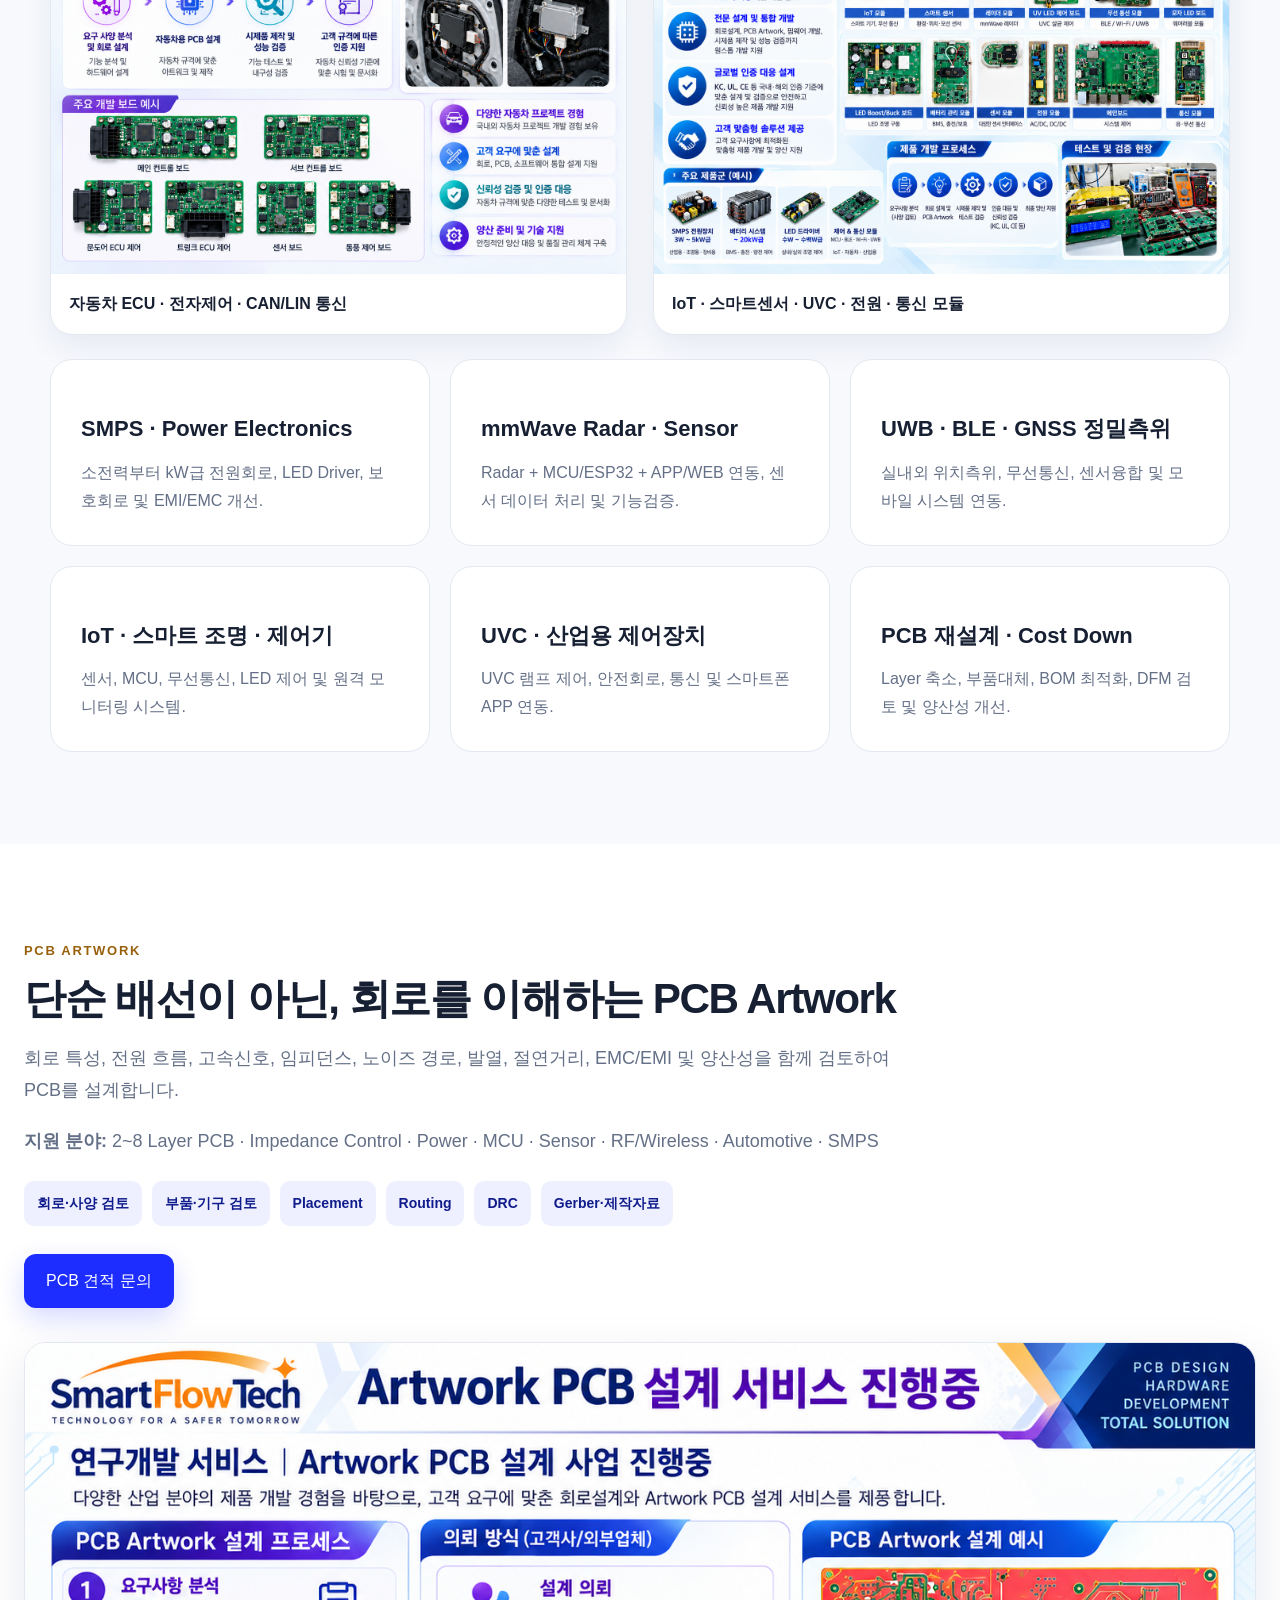
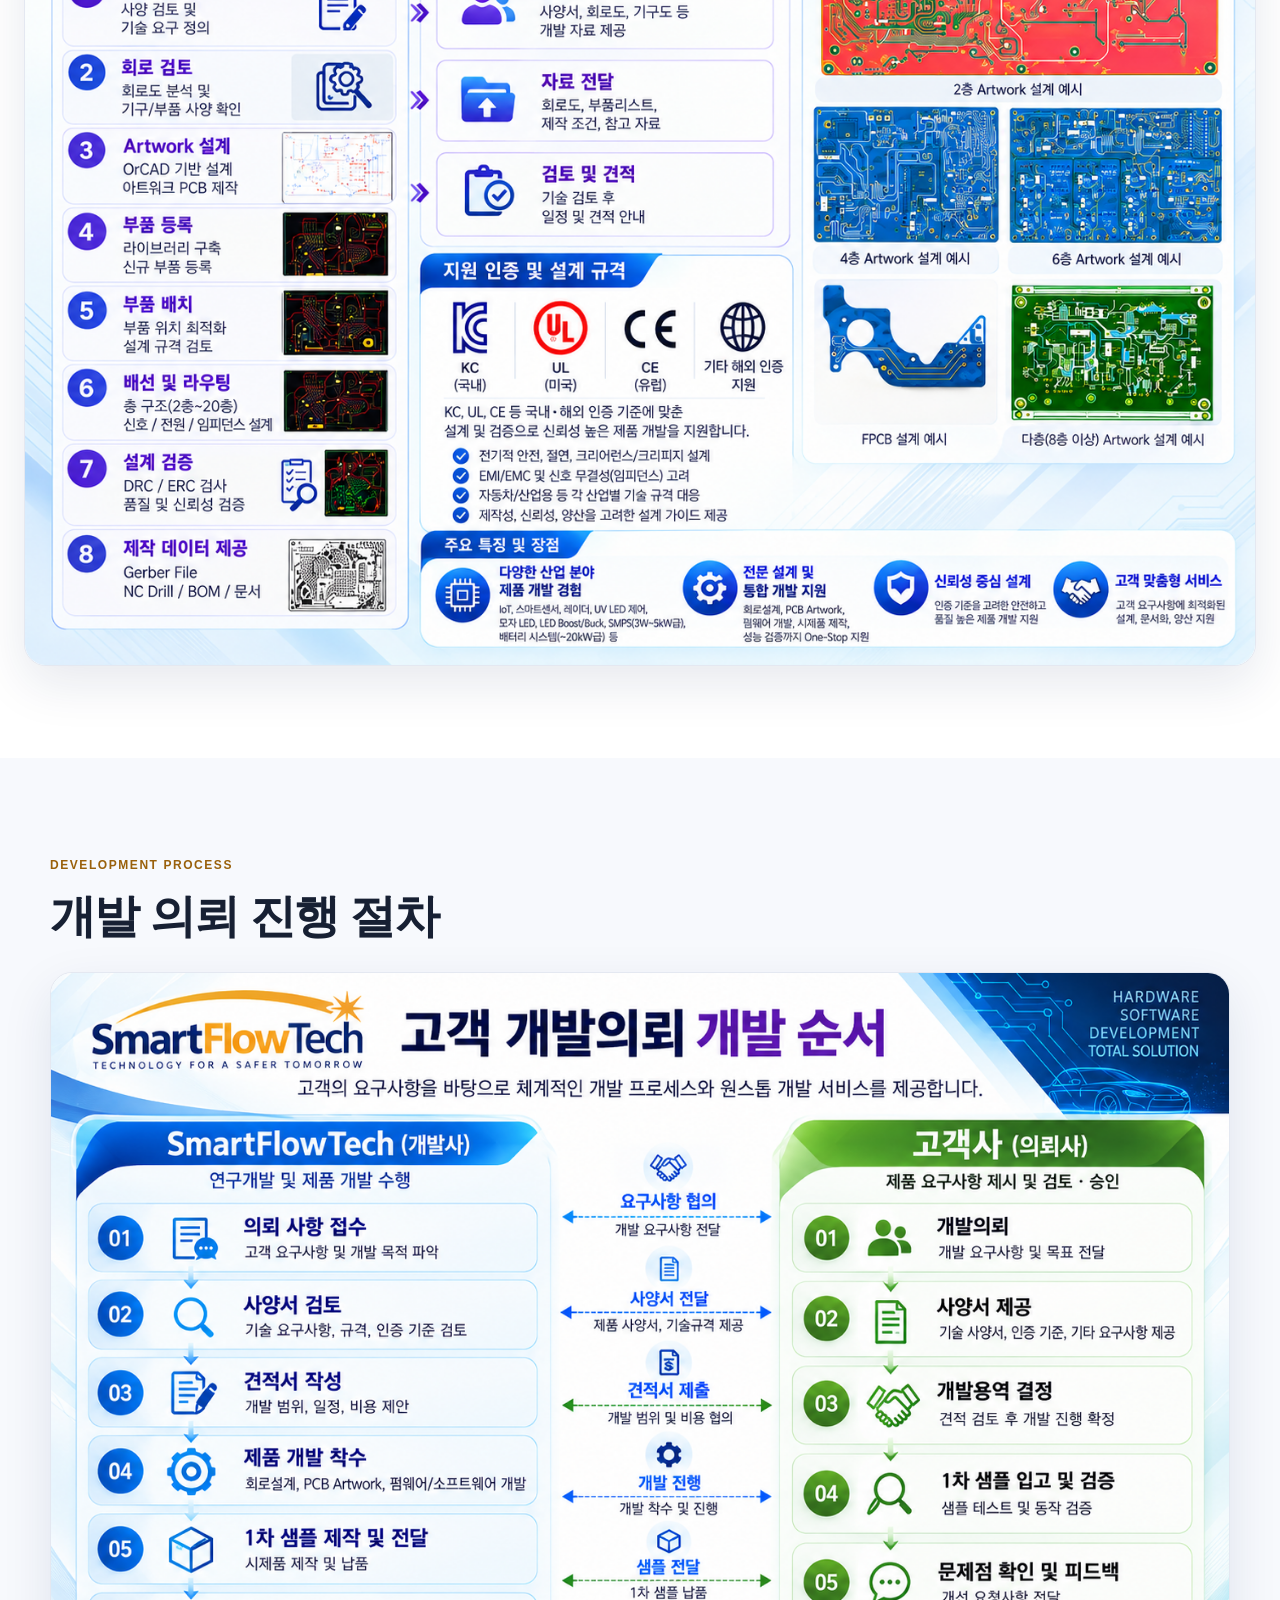
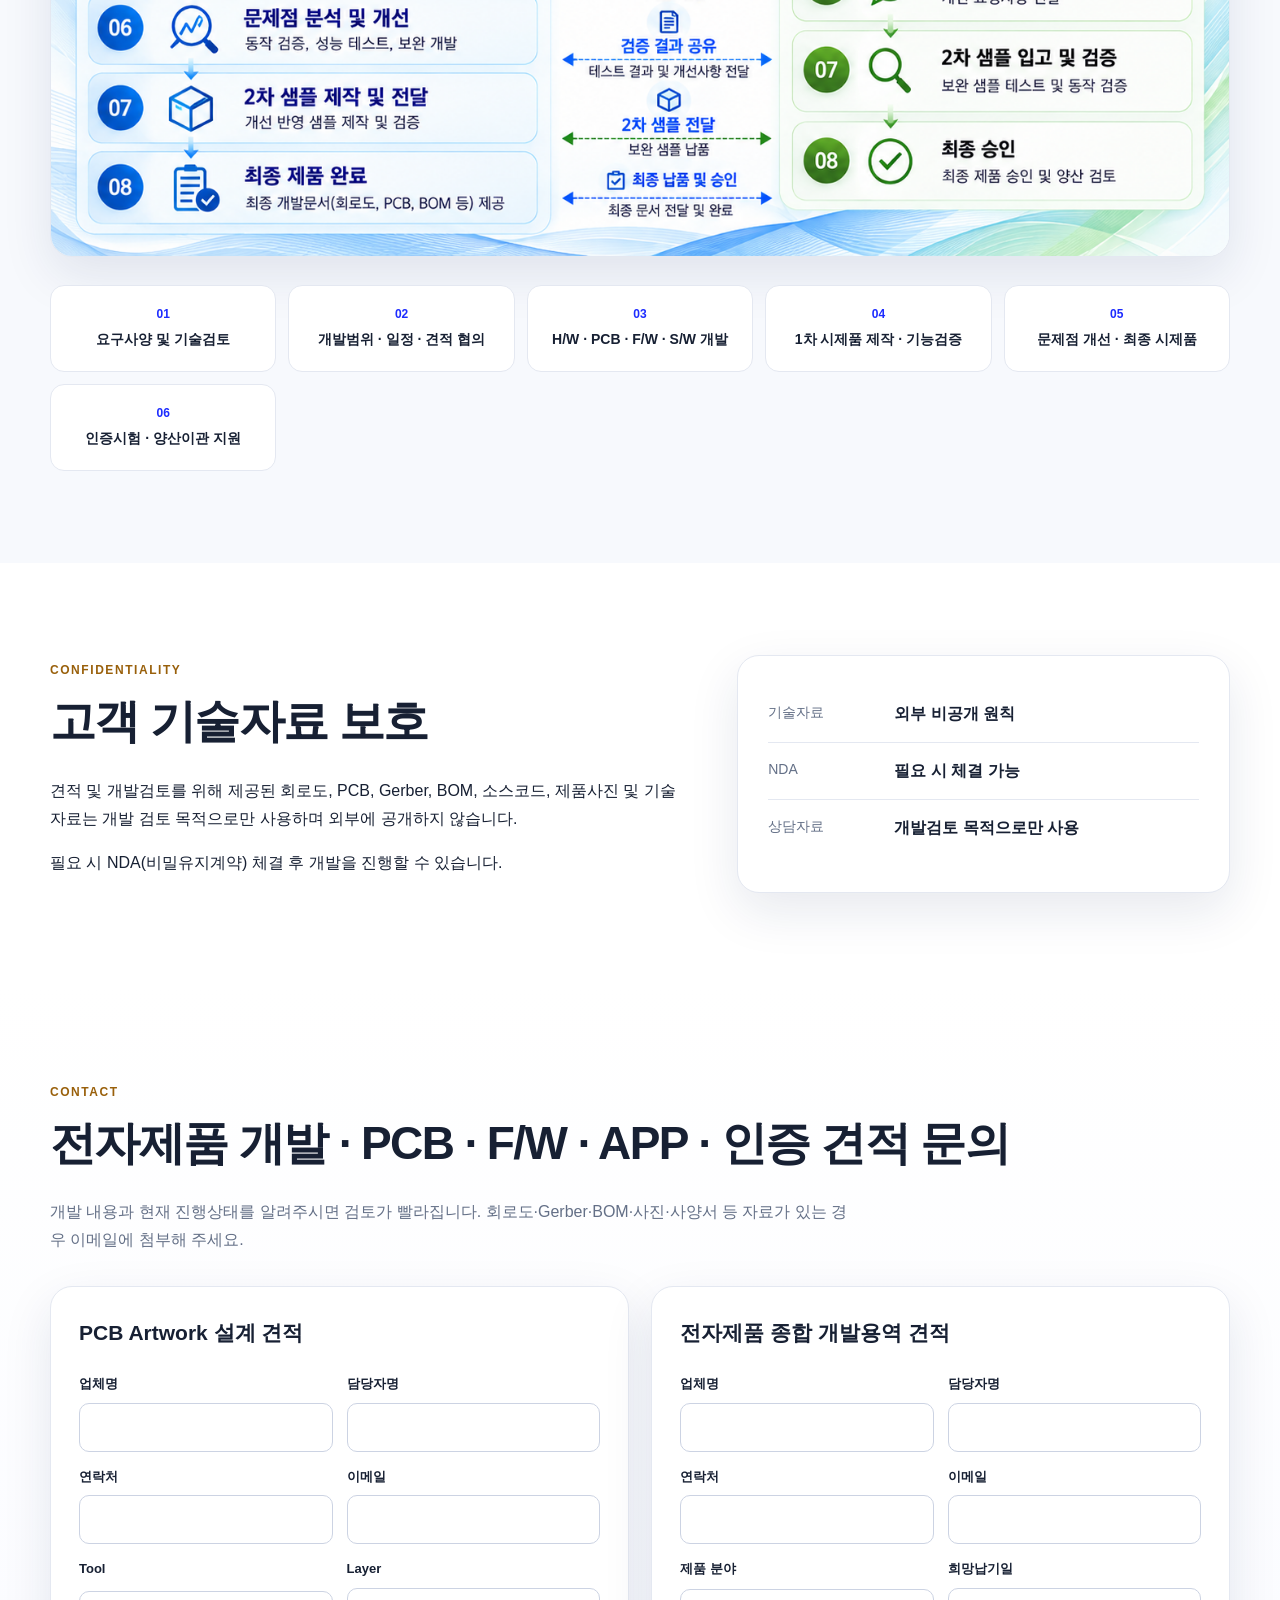
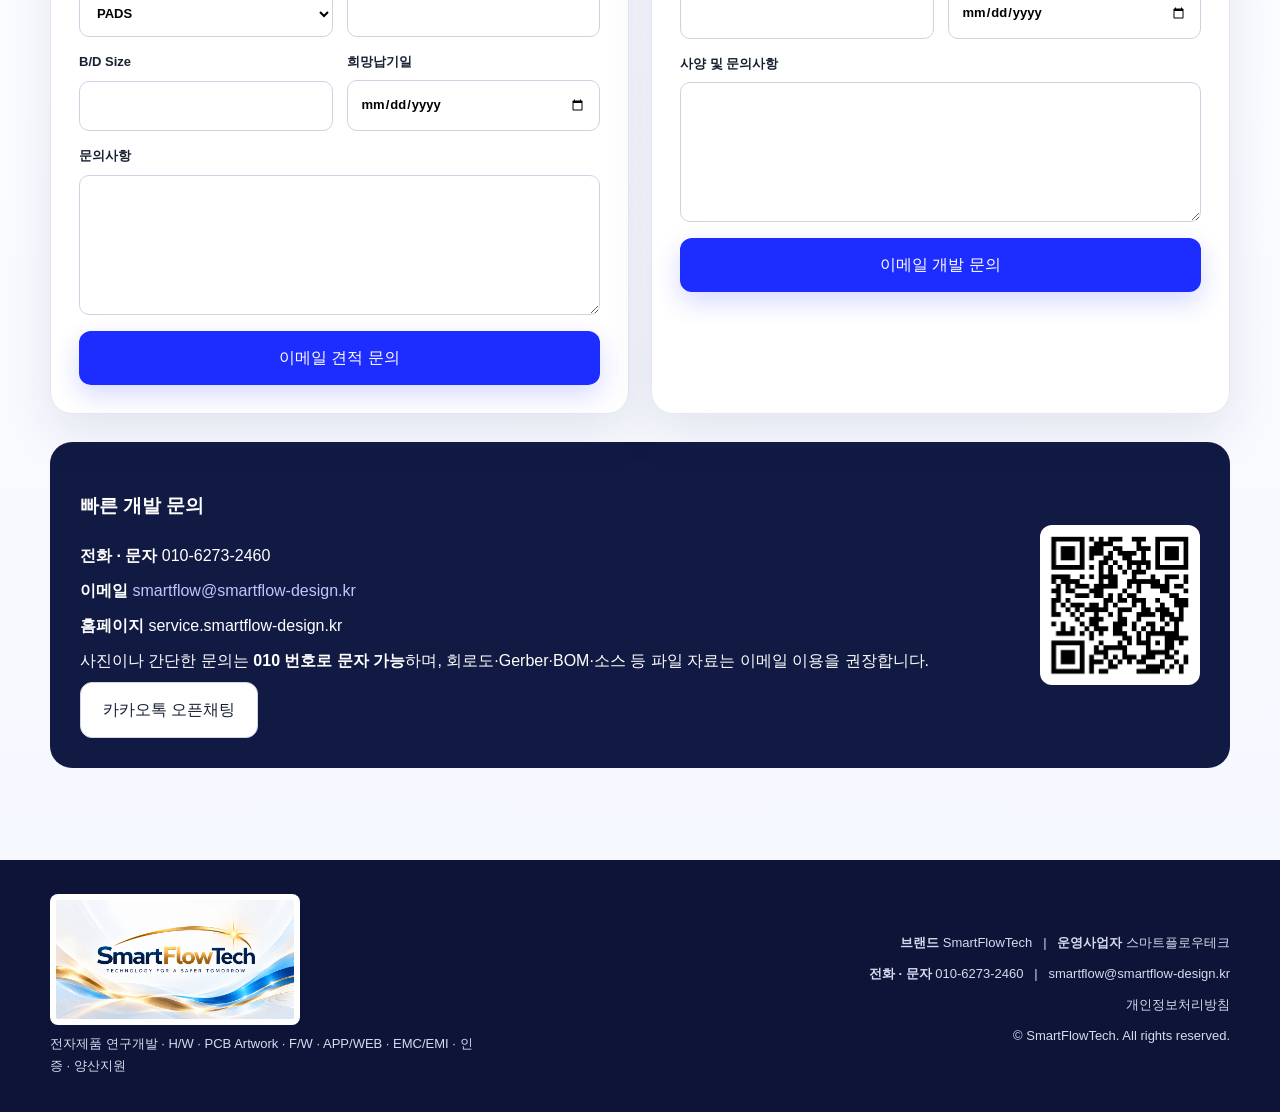
==== commit 2fe3e877: "Update header link styling and logo display" ====
--- a/index.html
+++ b/index.html
@@ -13,7 +13,7 @@
 <body>
 <header class="site-header">
   <div class="container nav-wrap">
-    <a class="brand" href="#home" aria-label="SmartFlowTech 홈"><img src="assets/New-logo-1.png" alt="SmartFlowTech 로고" /></a>
+    <a class="brand" href="#home" aria-label="SmartFlowTech 홈" style="display:flex;align-items:center;gap:12px;text-decoration:none;white-space:nowrap;"><img src="assets/New-logo-1.png" alt="SmartFlowTech 로고" style="height:54px;width:auto;object-fit:contain;" /><span style="font-size:24px;font-weight:800;letter-spacing:-0.4px;color:#0b1b46;line-height:1;">SmartFlowTech</span></a>
     <button class="nav-toggle" aria-label="메뉴 열기" aria-expanded="false">☰</button>
     <nav class="nav" aria-label="주요 메뉴">
       <a href="#about">회사소개</a>
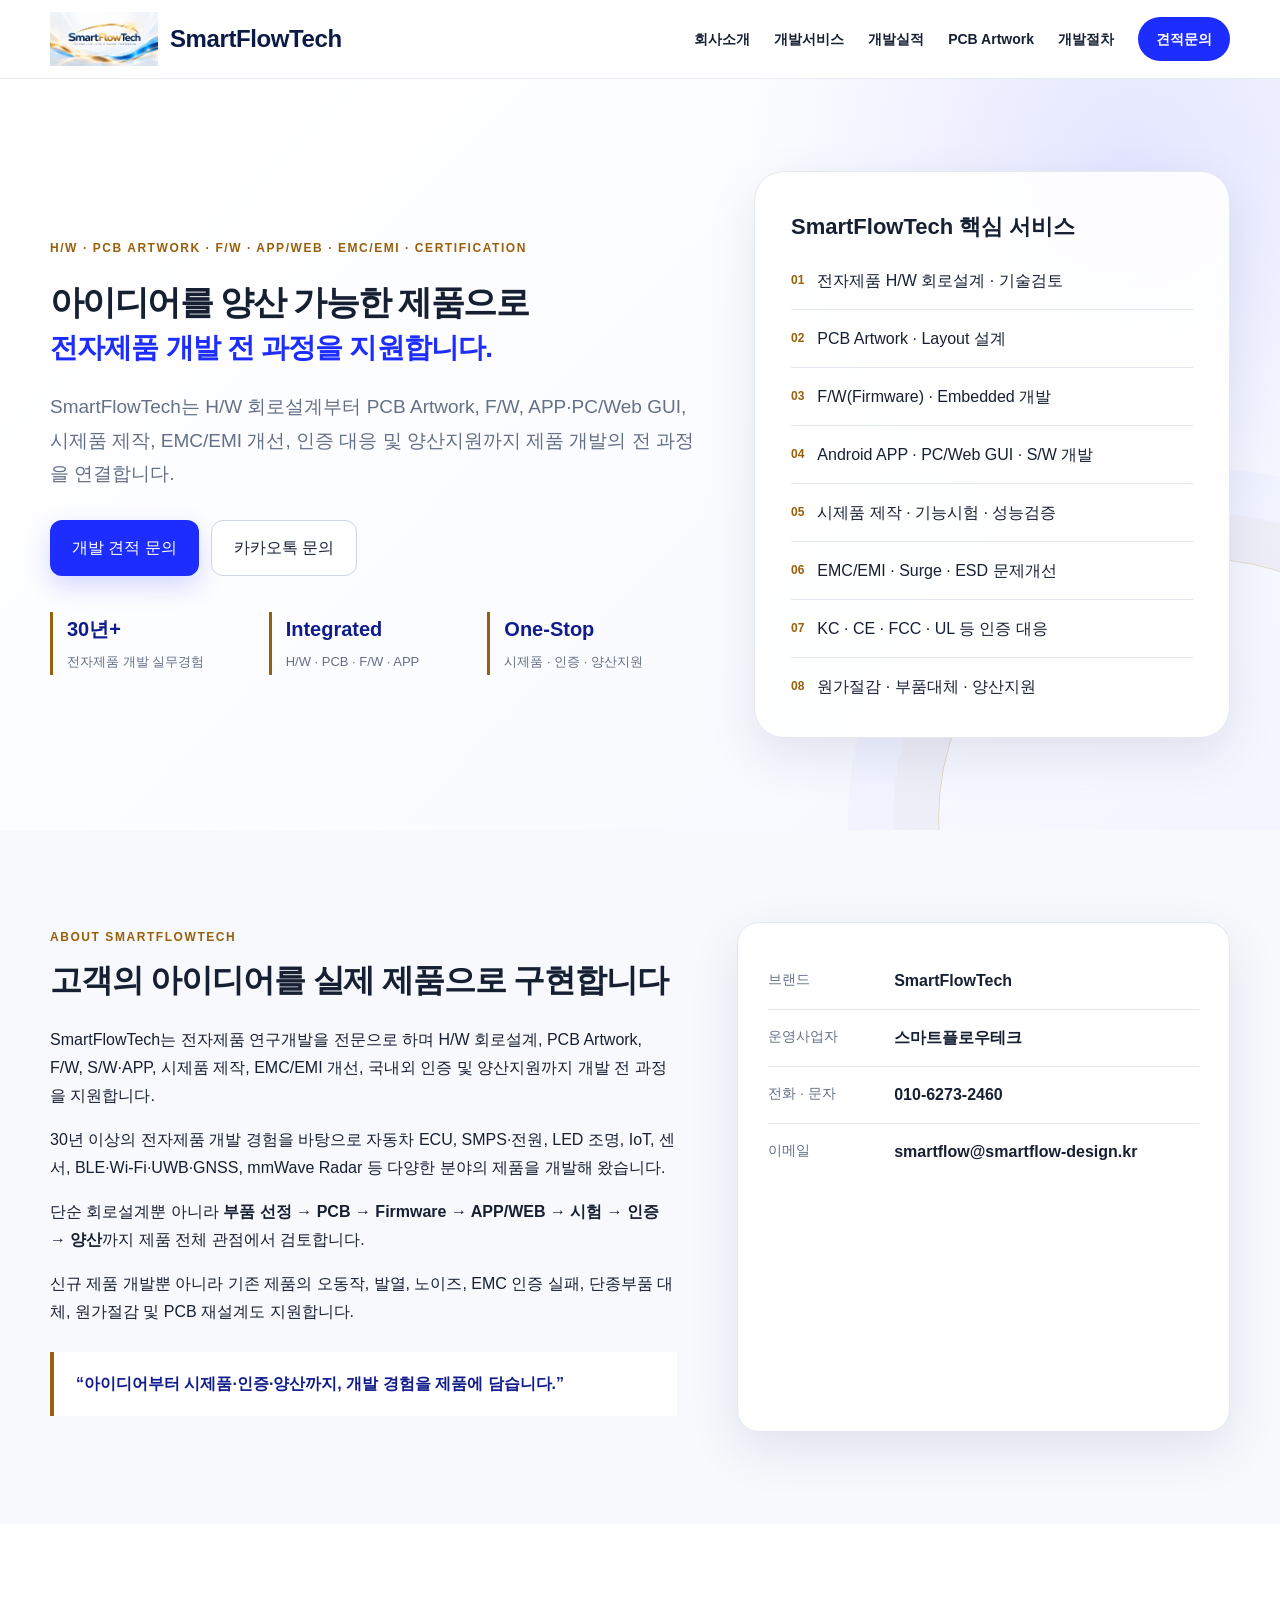
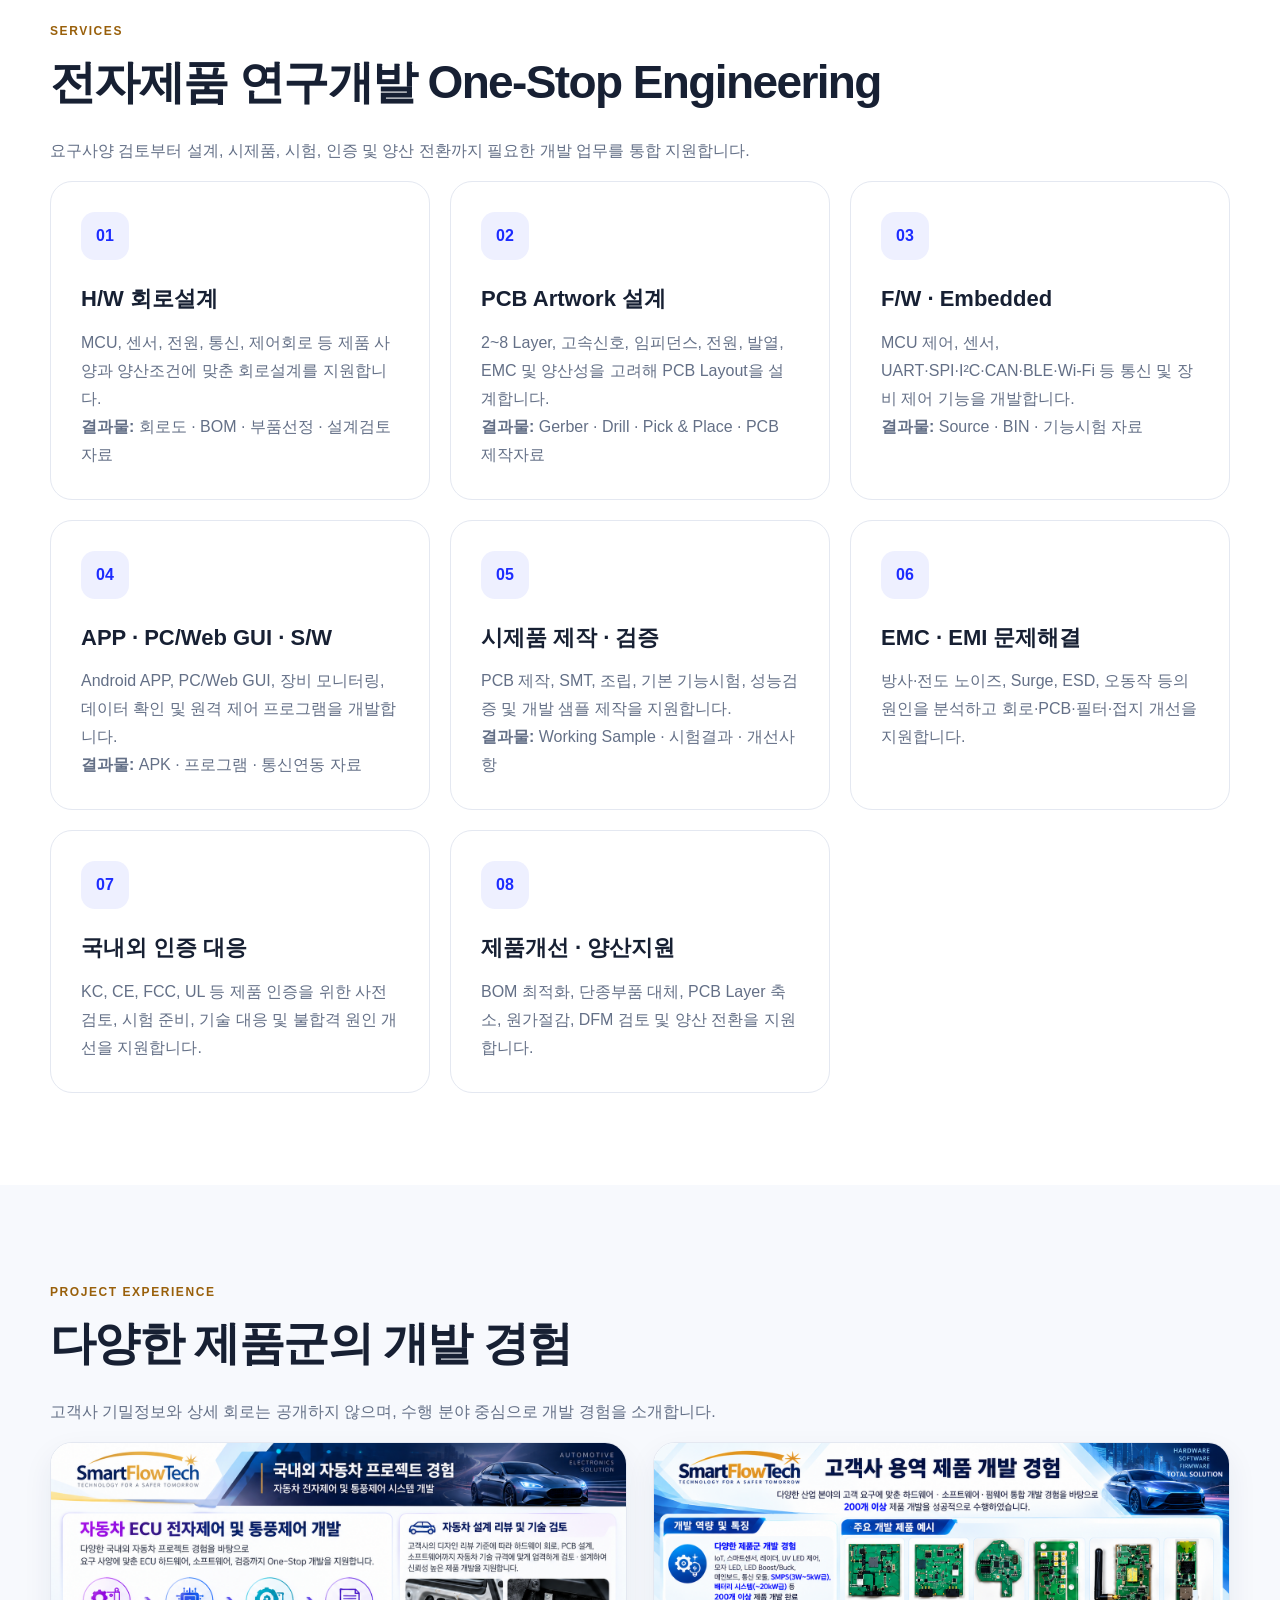
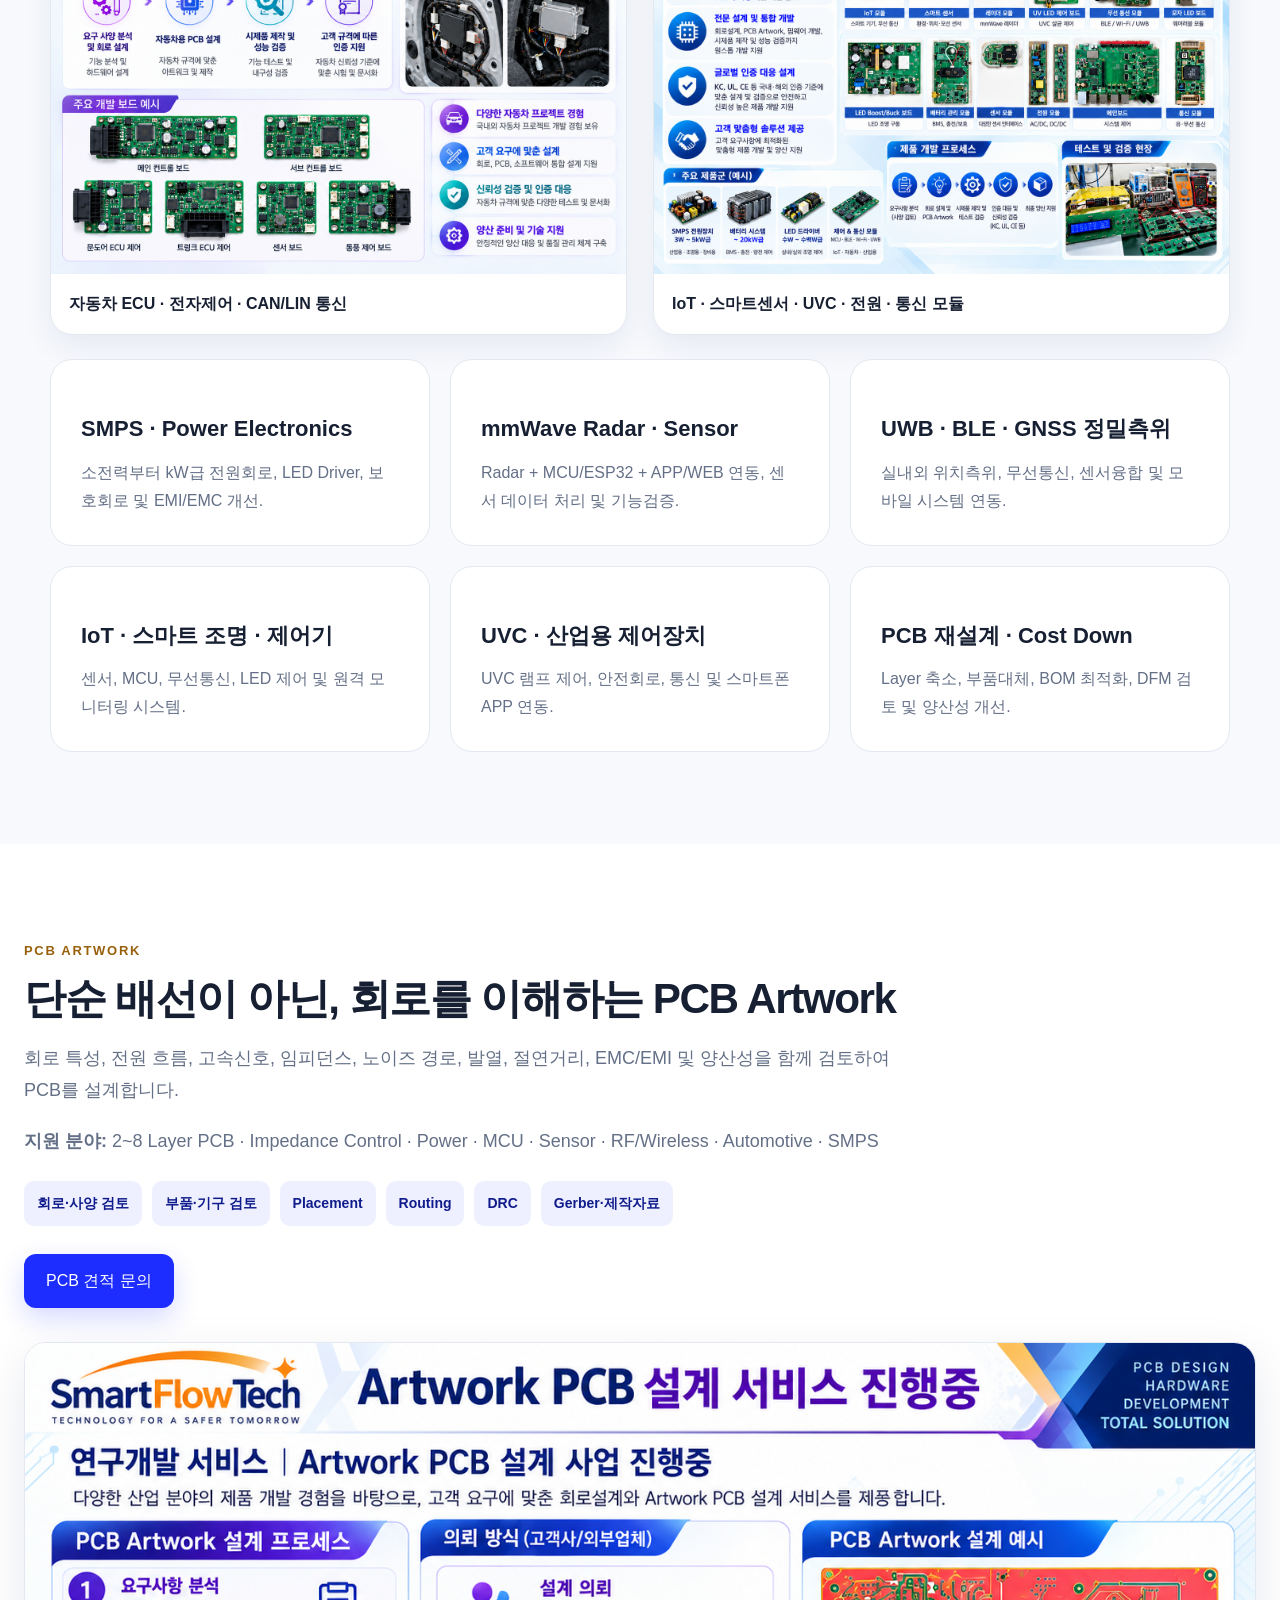
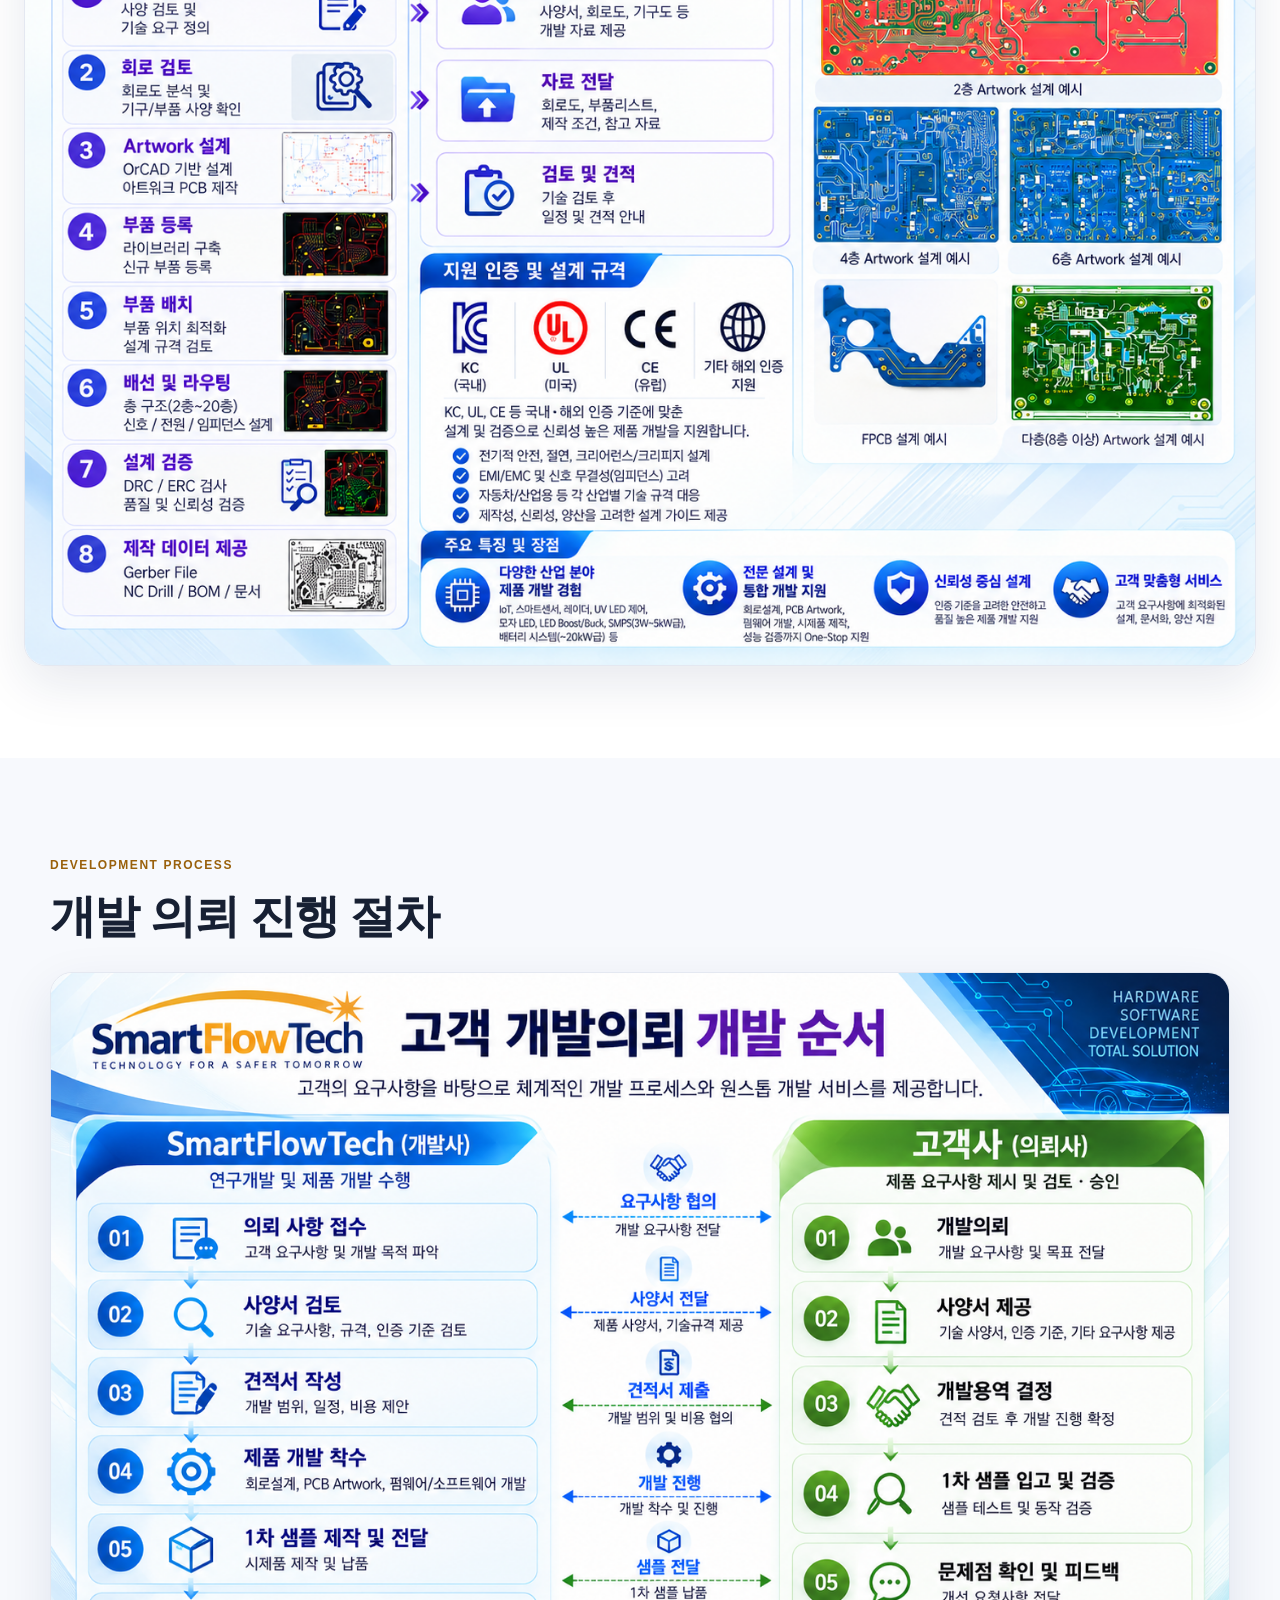
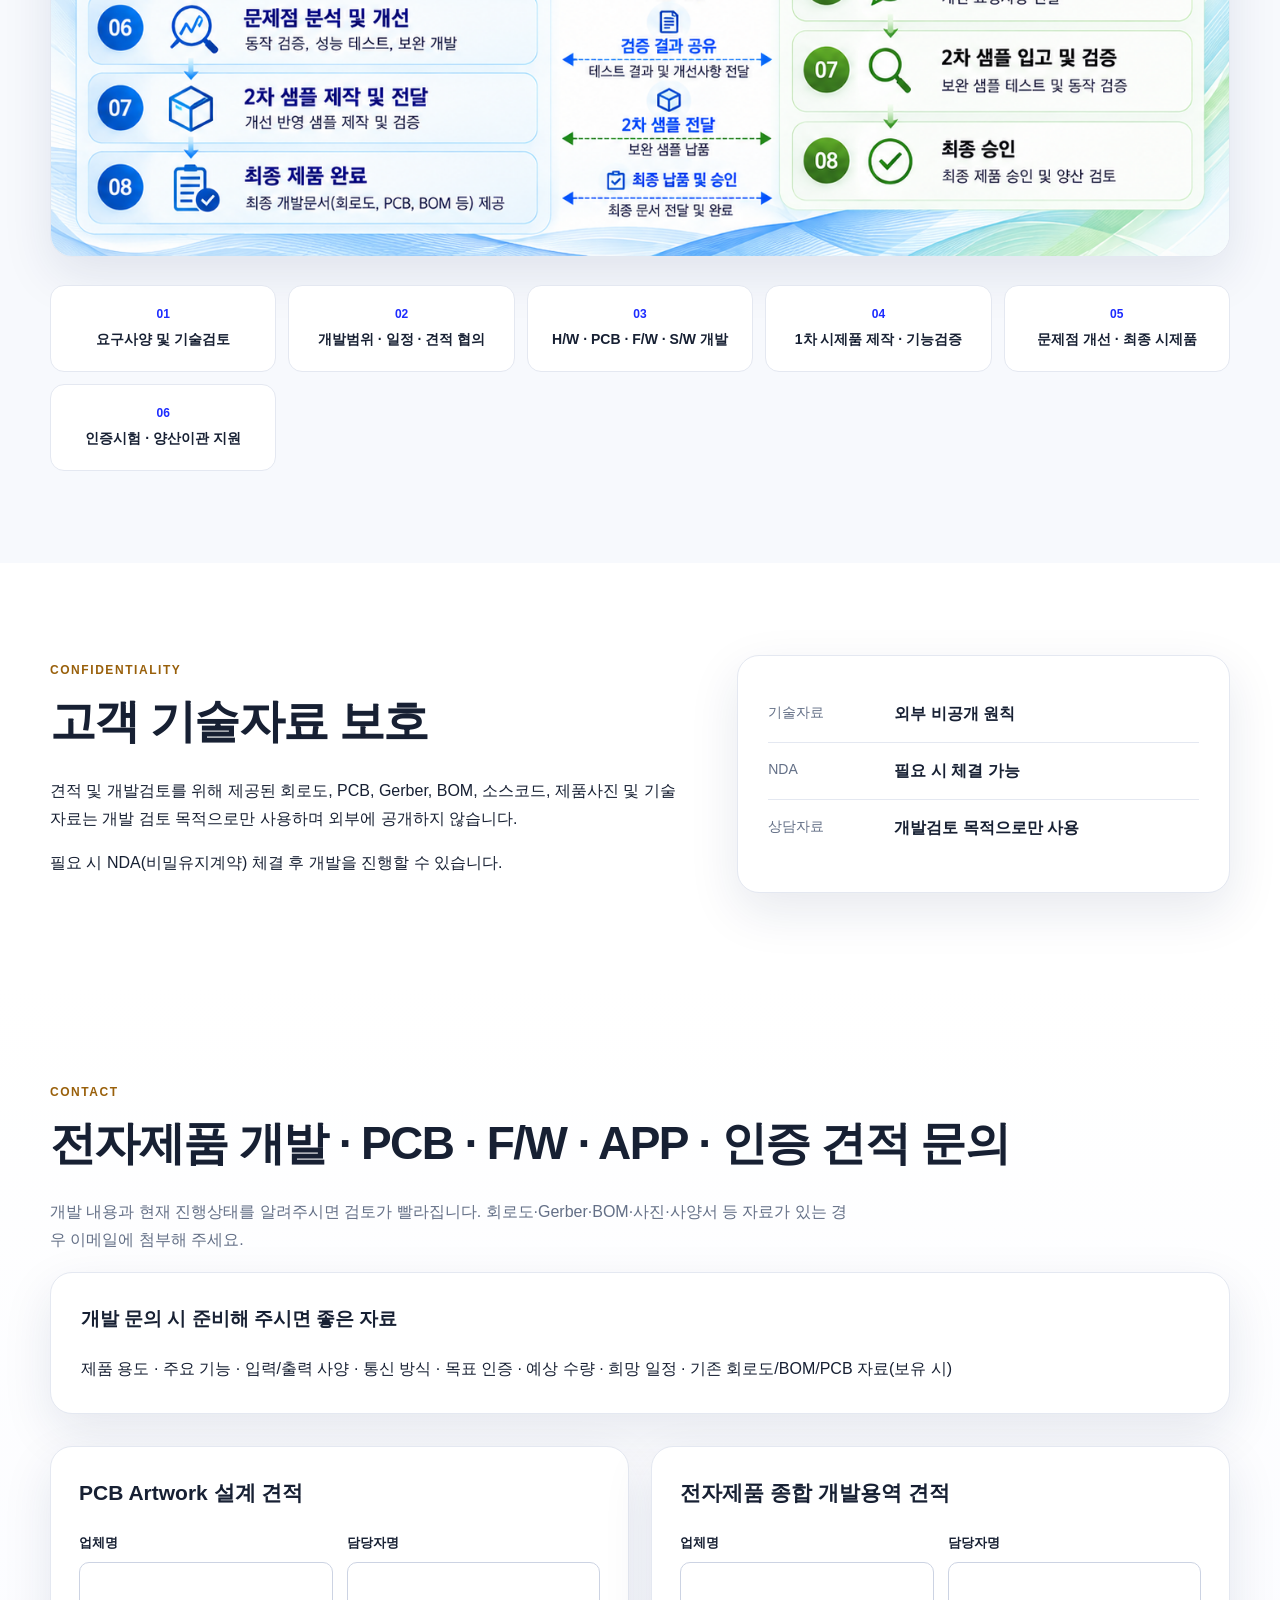
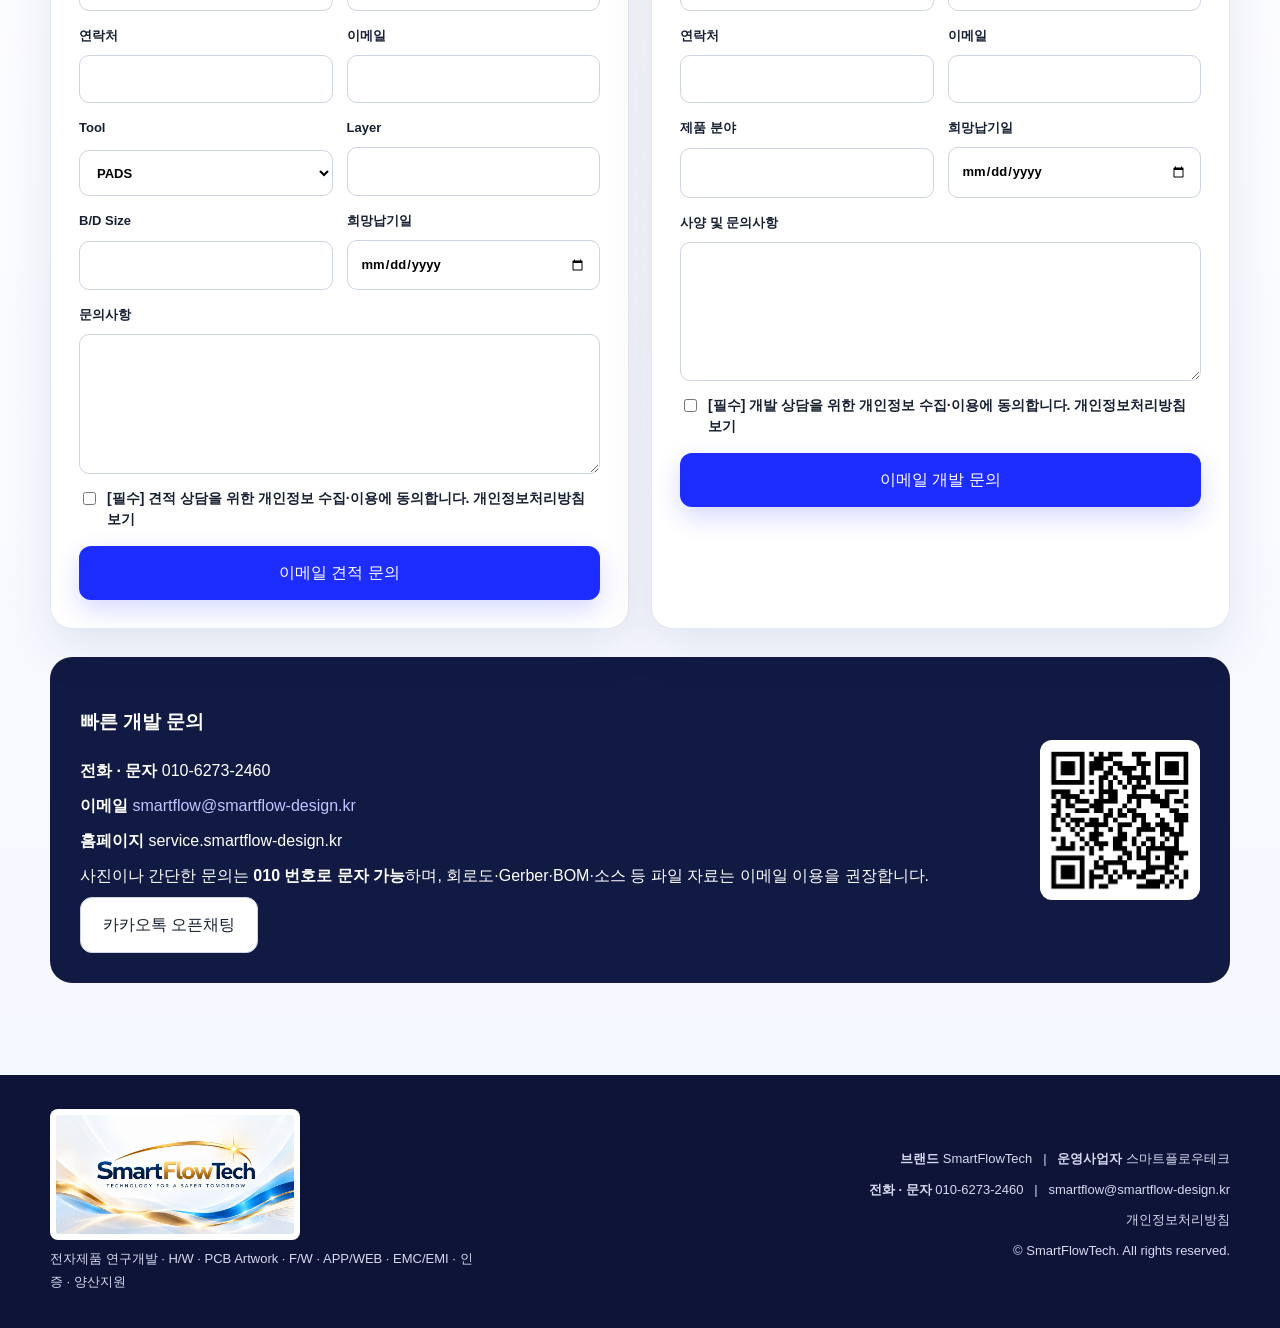
==== commit 472e2a8a: "Refine meta tags and content in index.html Updated the HTML meta tags and content for better clarity" ====
--- a/index.html
+++ b/index.html
@@ -4,8 +4,13 @@
   <meta charset="utf-8" />
   <meta name="viewport" content="width=device-width, initial-scale=1" />
   <title>SmartFlowTech | 전자제품 개발 · PCB Artwork · F/W · APP · EMC/EMI</title>
-  <meta name="description" content="SmartFlowTech는 H/W 회로설계, PCB Artwork, F/W, APP·PC WEB, 시제품 제작, EMC/EMI 개선, KC·CE·FCC 등 인증 대응과 양산지원을 제공하는 전자제품 개발 전문 서비스입니다." />
+  <meta name="description" content="SmartFlowTech는 H/W 회로설계, PCB Artwork, F/W, APP·PC/Web GUI, 시제품 제작, EMC/EMI 개선, KC·CE·FCC 등 인증 대응과 양산지원을 제공하는 전자제품 개발 전문 서비스입니다." />
   <meta name="robots" content="index, follow, max-image-preview:large" />
+  <meta property="og:title" content="SmartFlowTech | 전자제품 개발 · PCB Artwork · F/W · APP · EMC/EMI" />
+  <meta property="og:description" content="H/W 회로설계부터 PCB Artwork, F/W, APP·Web GUI, 시제품, EMC/EMI 개선, 인증 대응 및 양산지원까지 전자제품 개발 전 과정을 지원합니다." />
+  <meta property="og:type" content="website" />
+  <meta property="og:url" content="https://service.smartflow-design.kr/" />
+  <meta property="og:image" content="https://service.smartflow-design.kr/assets/New-logo-1.png" />
   <link rel="canonical" href="https://service.smartflow-design.kr/" />
   <link rel="icon" href="assets/New-logo-1.png" />
   <link rel="stylesheet" href="styles.css" />
@@ -32,7 +37,7 @@
     <div class="hero-copy">
       <span class="eyebrow">H/W · PCB ARTWORK · F/W · APP/WEB · EMC/EMI · CERTIFICATION</span>
       <h1>아이디어를 양산 가능한 제품으로<br><strong>전자제품 개발 전 과정을 지원합니다.</strong></h1>
-      <p class="lead">SmartFlowTech는 H/W 회로설계부터 PCB Artwork, F/W, APP·PC WEB, 시제품 제작, EMC/EMI 개선, 인증 대응 및 양산지원까지 제품 개발의 전 과정을 연결합니다.</p>
+      <p class="lead">SmartFlowTech는 H/W 회로설계부터 PCB Artwork, F/W, APP·PC/Web GUI, 시제품 제작, EMC/EMI 개선, 인증 대응 및 양산지원까지 제품 개발의 전 과정을 연결합니다.</p>
       <div class="hero-actions">
         <a class="btn primary" href="#contact">개발 견적 문의</a>
         <a class="btn secondary" href="https://open.kakao.com/o/svFEbgXe" target="_blank" rel="noopener">카카오톡 문의</a>
@@ -51,7 +56,7 @@
           <li><span>01</span> 전자제품 H/W 회로설계 · 기술검토</li>
           <li><span>02</span> PCB Artwork · Layout 설계</li>
           <li><span>03</span> F/W(Firmware) · Embedded 개발</li>
-          <li><span>04</span> Android APP · PC WEB · S/W 개발</li>
+          <li><span>04</span> Android APP · PC/Web GUI · S/W 개발</li>
           <li><span>05</span> 시제품 제작 · 기능시험 · 성능검증</li>
           <li><span>06</span> EMC/EMI · Surge · ESD 문제개선</li>
           <li><span>07</span> KC · CE · FCC · UL 등 인증 대응</li>
@@ -115,8 +120,8 @@
 
       <article class="service-card">
         <div class="icon-badge">04</div>
-        <h3>APP · PC WEB · S/W</h3>
-        <p>Android APP, PC WEB GUI, 장비 모니터링, 데이터 확인 및 원격 제어 프로그램을 개발합니다.</p>
+        <h3>APP · PC/Web GUI · S/W</h3>
+        <p>Android APP, PC/Web GUI, 장비 모니터링, 데이터 확인 및 원격 제어 프로그램을 개발합니다.</p>
         <p><b>결과물:</b> APK · 프로그램 · 통신연동 자료</p>
       </article>
 
@@ -240,6 +245,11 @@
     <h2 class="section-title">전자제품 개발 · PCB · F/W · APP · 인증 견적 문의</h2>
     <p class="contact-intro">개발 내용과 현재 진행상태를 알려주시면 검토가 빨라집니다. 회로도·Gerber·BOM·사진·사양서 등 자료가 있는 경우 이메일에 첨부해 주세요.</p>
 
+    <div class="info-card" style="margin:18px 0 28px;">
+      <h3 style="margin-top:0;">개발 문의 시 준비해 주시면 좋은 자료</h3>
+      <p style="margin-bottom:0;">제품 용도 · 주요 기능 · 입력/출력 사양 · 통신 방식 · 목표 인증 · 예상 수량 · 희망 일정 · 기존 회로도/BOM/PCB 자료(보유 시)</p>
+    </div>
+
     <div class="contact-grid">
       <form id="pcb-quote" class="quote-form" data-type="PCB Artwork 설계 견적 문의">
         <h3>PCB Artwork 설계 견적</h3>
@@ -254,6 +264,10 @@
           <label>희망납기일<input name="deadline" type="date" /></label>
         </div>
         <label>문의사항<textarea name="message" rows="5"></textarea></label>
+        <label style="display:flex;gap:8px;align-items:flex-start;font-size:14px;line-height:1.5;">
+          <input name="privacy_agree" type="checkbox" required style="width:auto;margin-top:4px;" />
+          <span><b>[필수]</b> 견적 상담을 위한 개인정보 수집·이용에 동의합니다. <a href="privacy.html" target="_blank" rel="noopener">개인정보처리방침 보기</a></span>
+        </label>
         <button class="btn primary" type="submit">이메일 견적 문의</button>
       </form>
 
@@ -268,6 +282,10 @@
           <label>희망납기일<input name="deadline" type="date" /></label>
         </div>
         <label>사양 및 문의사항<textarea name="message" rows="5"></textarea></label>
+        <label style="display:flex;gap:8px;align-items:flex-start;font-size:14px;line-height:1.5;">
+          <input name="privacy_agree" type="checkbox" required style="width:auto;margin-top:4px;" />
+          <span><b>[필수]</b> 개발 상담을 위한 개인정보 수집·이용에 동의합니다. <a href="privacy.html" target="_blank" rel="noopener">개인정보처리방침 보기</a></span>
+        </label>
         <button class="btn primary" type="submit">이메일 개발 문의</button>
       </form>
     </div>
@@ -296,7 +314,7 @@
     <div class="footer-meta">
       <p><b>브랜드</b> SmartFlowTech &nbsp; | &nbsp; <b>운영사업자</b> 스마트플로우테크</p>
       <p><b>전화 · 문자</b> 010-6273-2460 &nbsp; | &nbsp; smartflow@smartflow-design.kr</p>
-      <p><a href="https://smartflow-design.kr/privacy.html" target="_blank" rel="noopener">개인정보처리방침</a></p>
+      <p><a href="privacy.html" target="_blank" rel="noopener">개인정보처리방침</a></p>
       <p>© <span id="year"></span> SmartFlowTech. All rights reserved.</p>
     </div>
   </div>
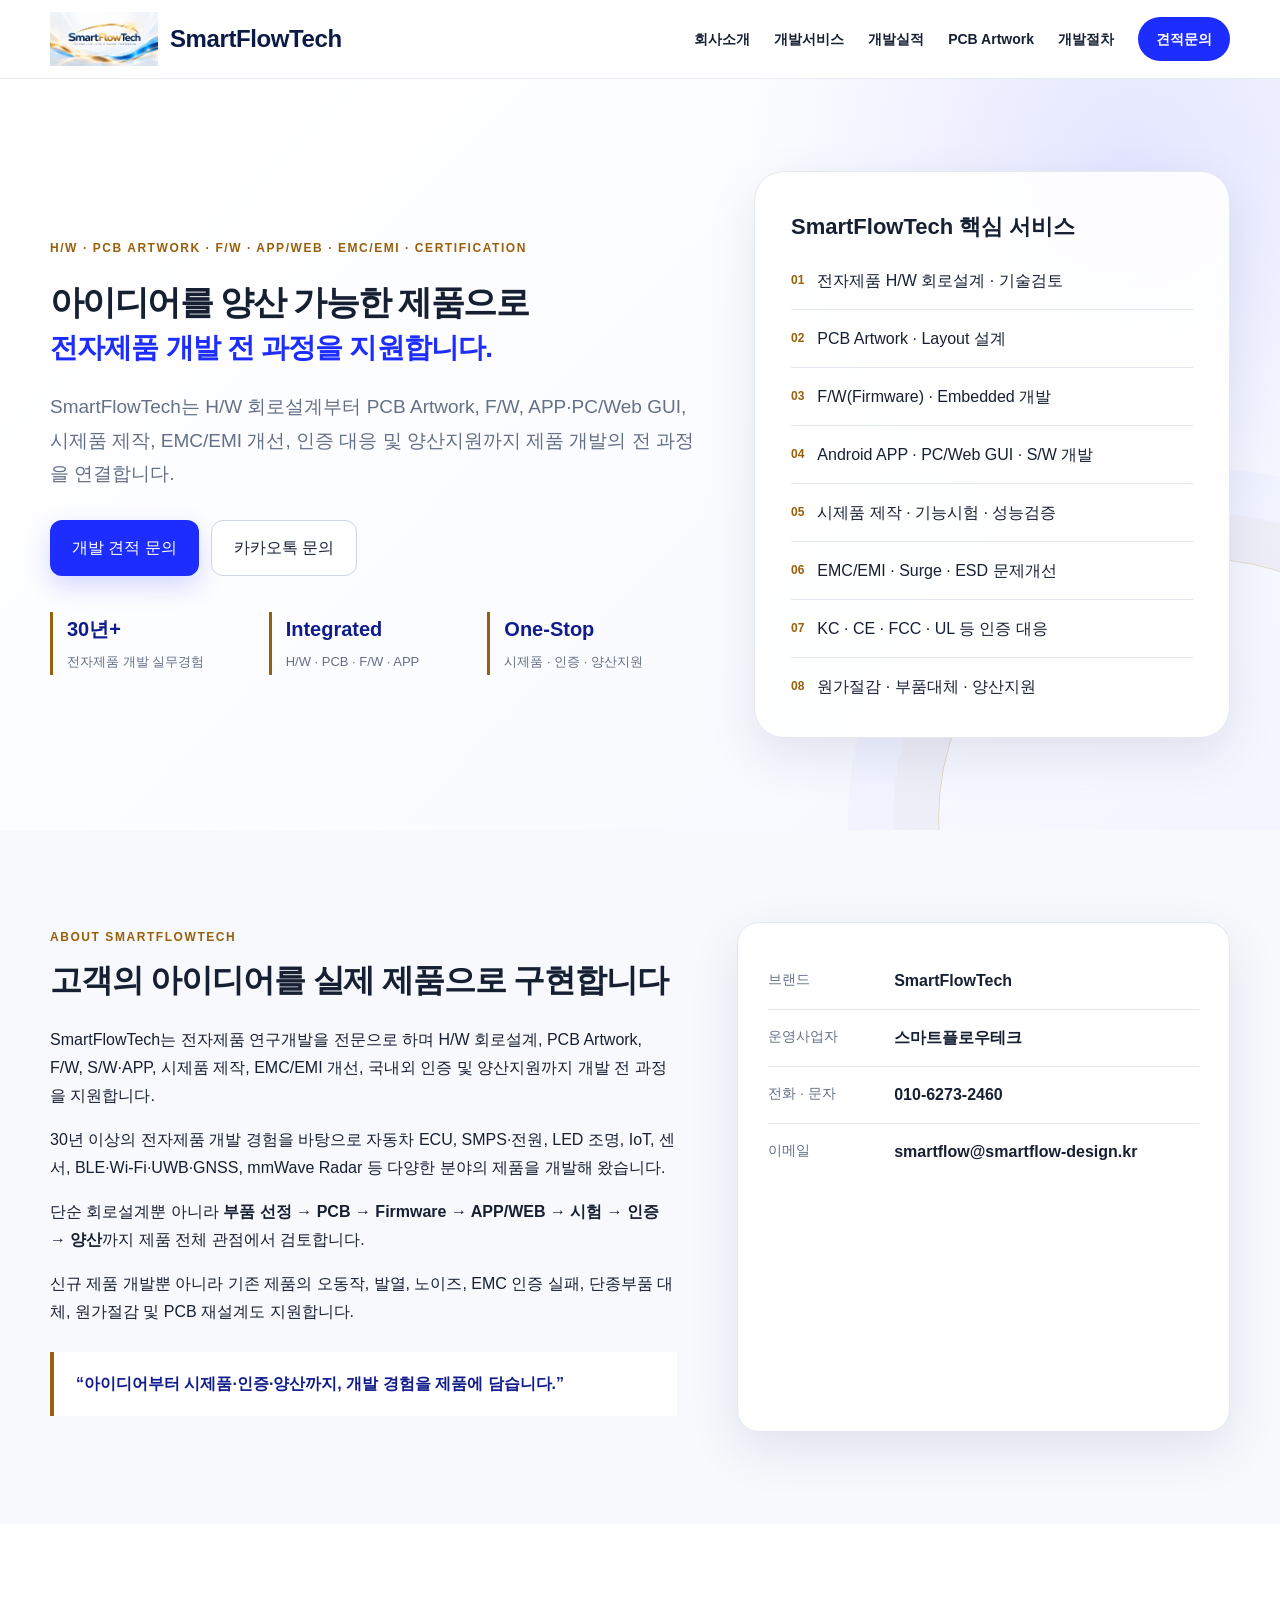
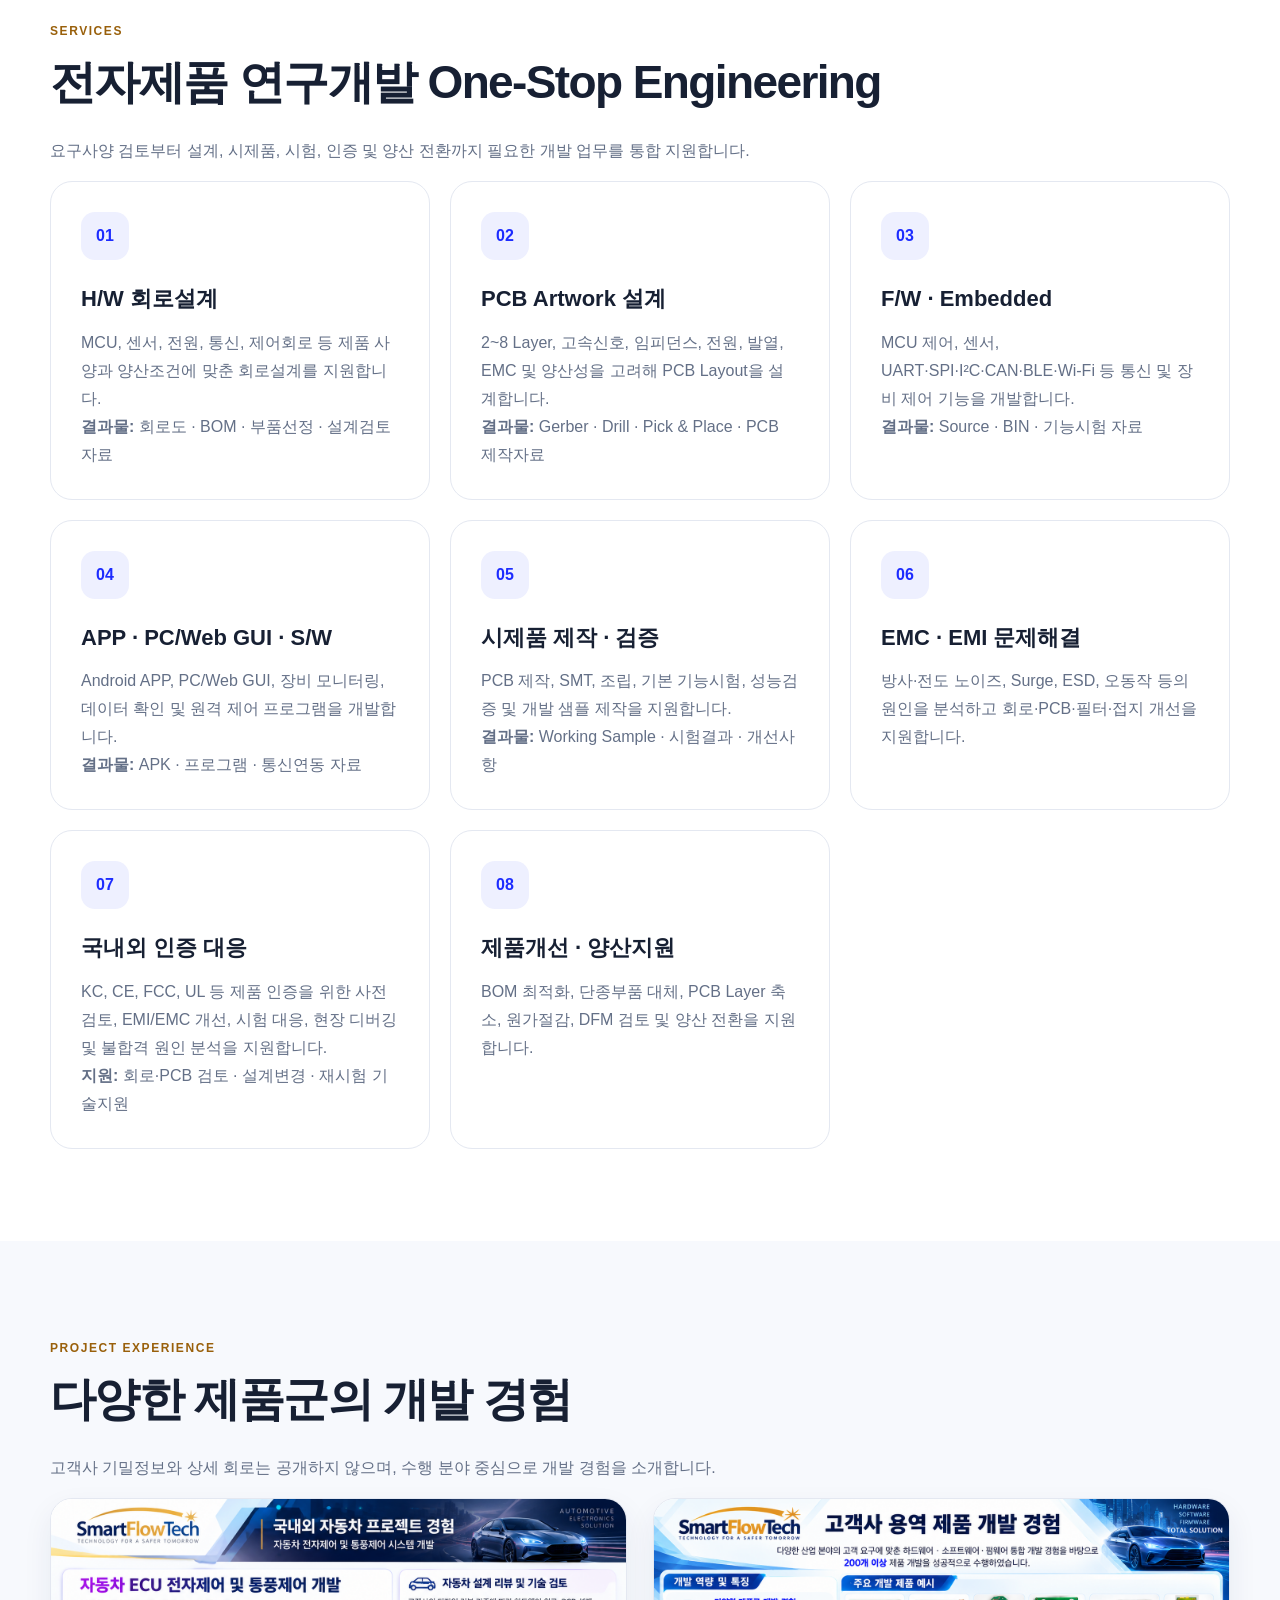
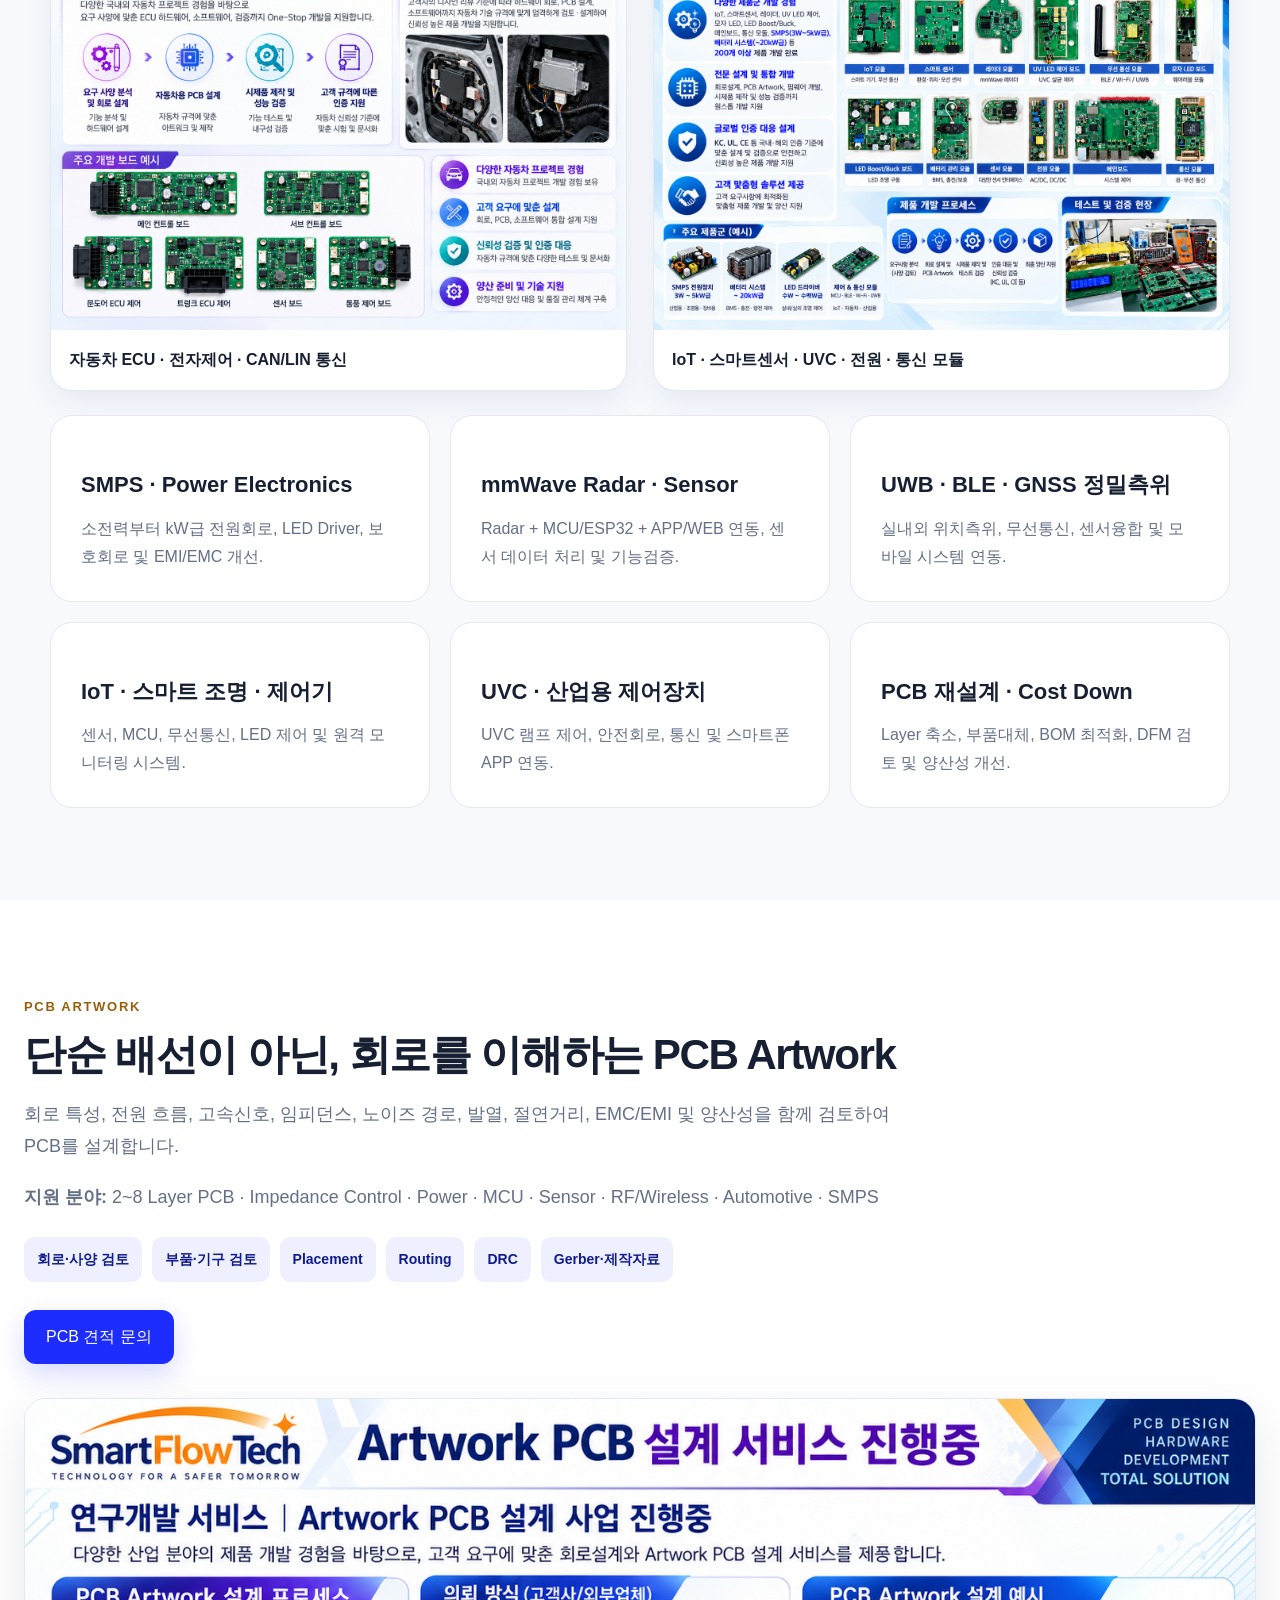
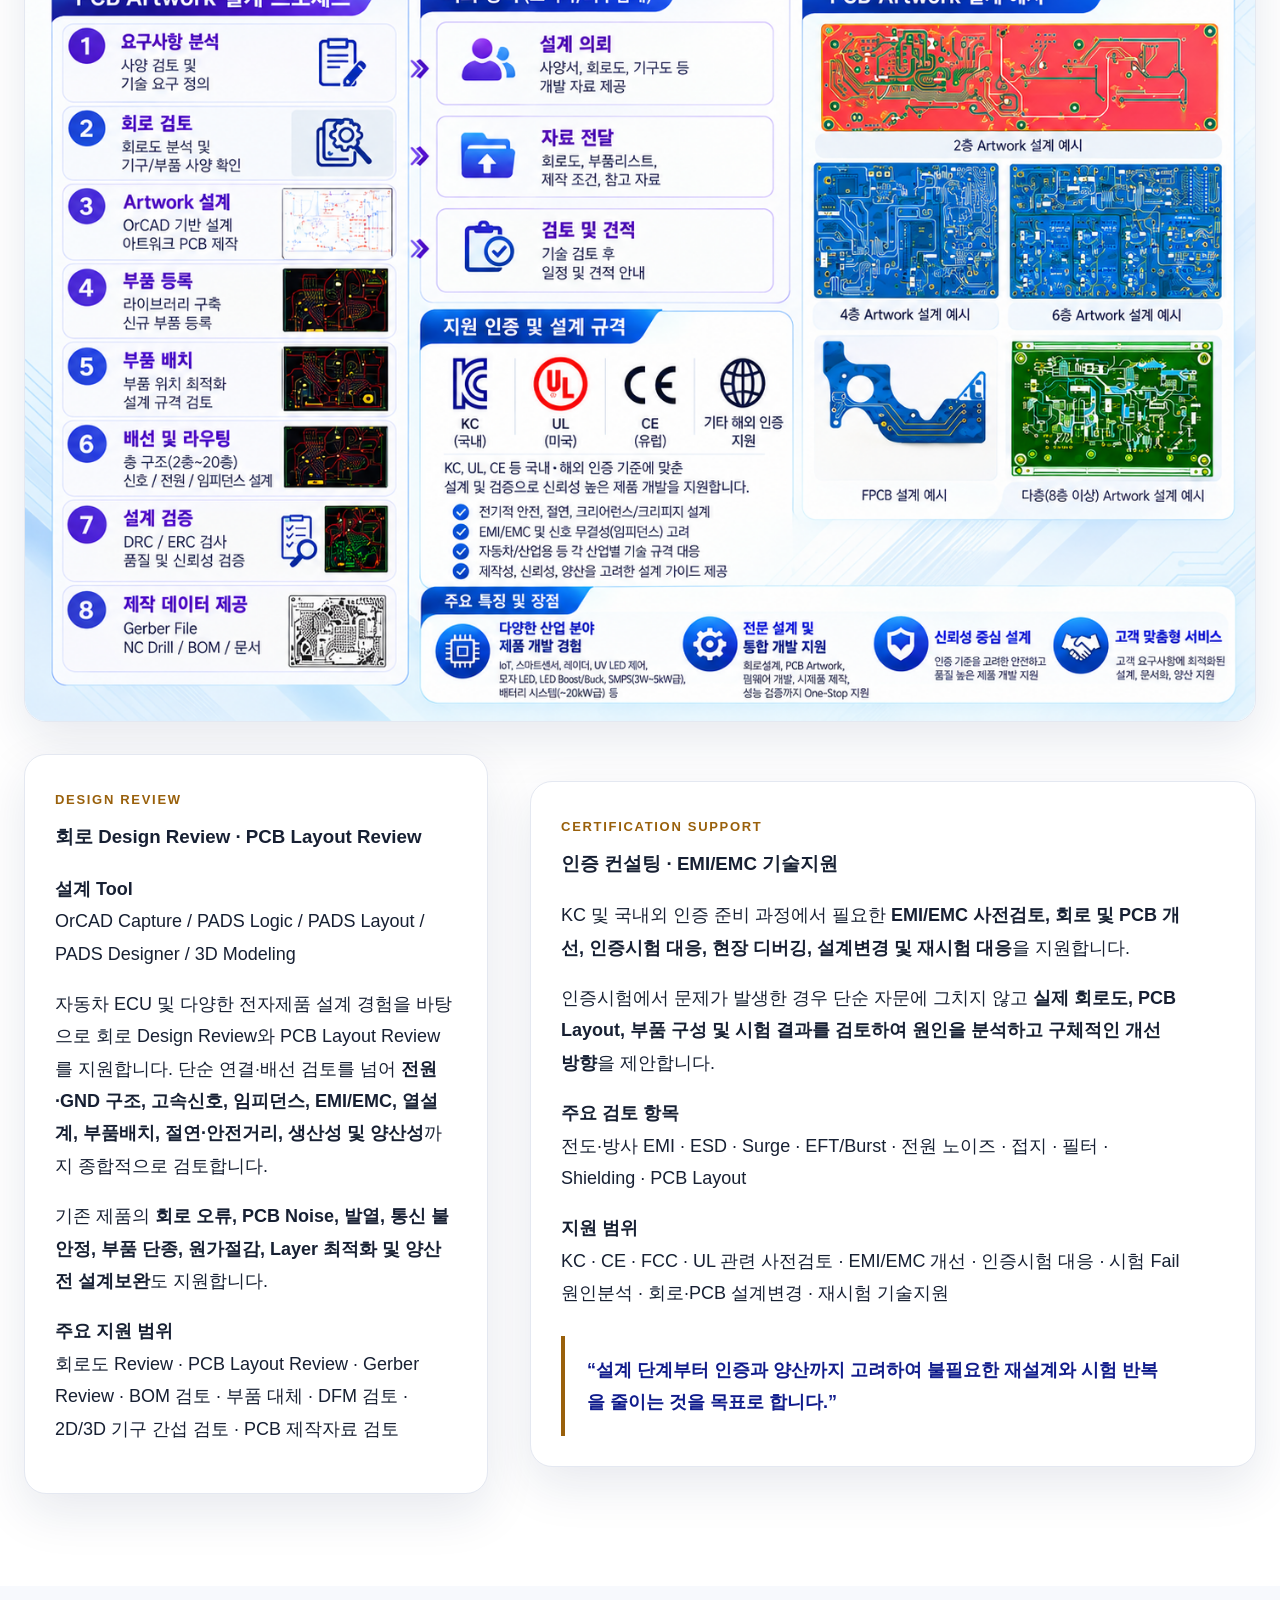
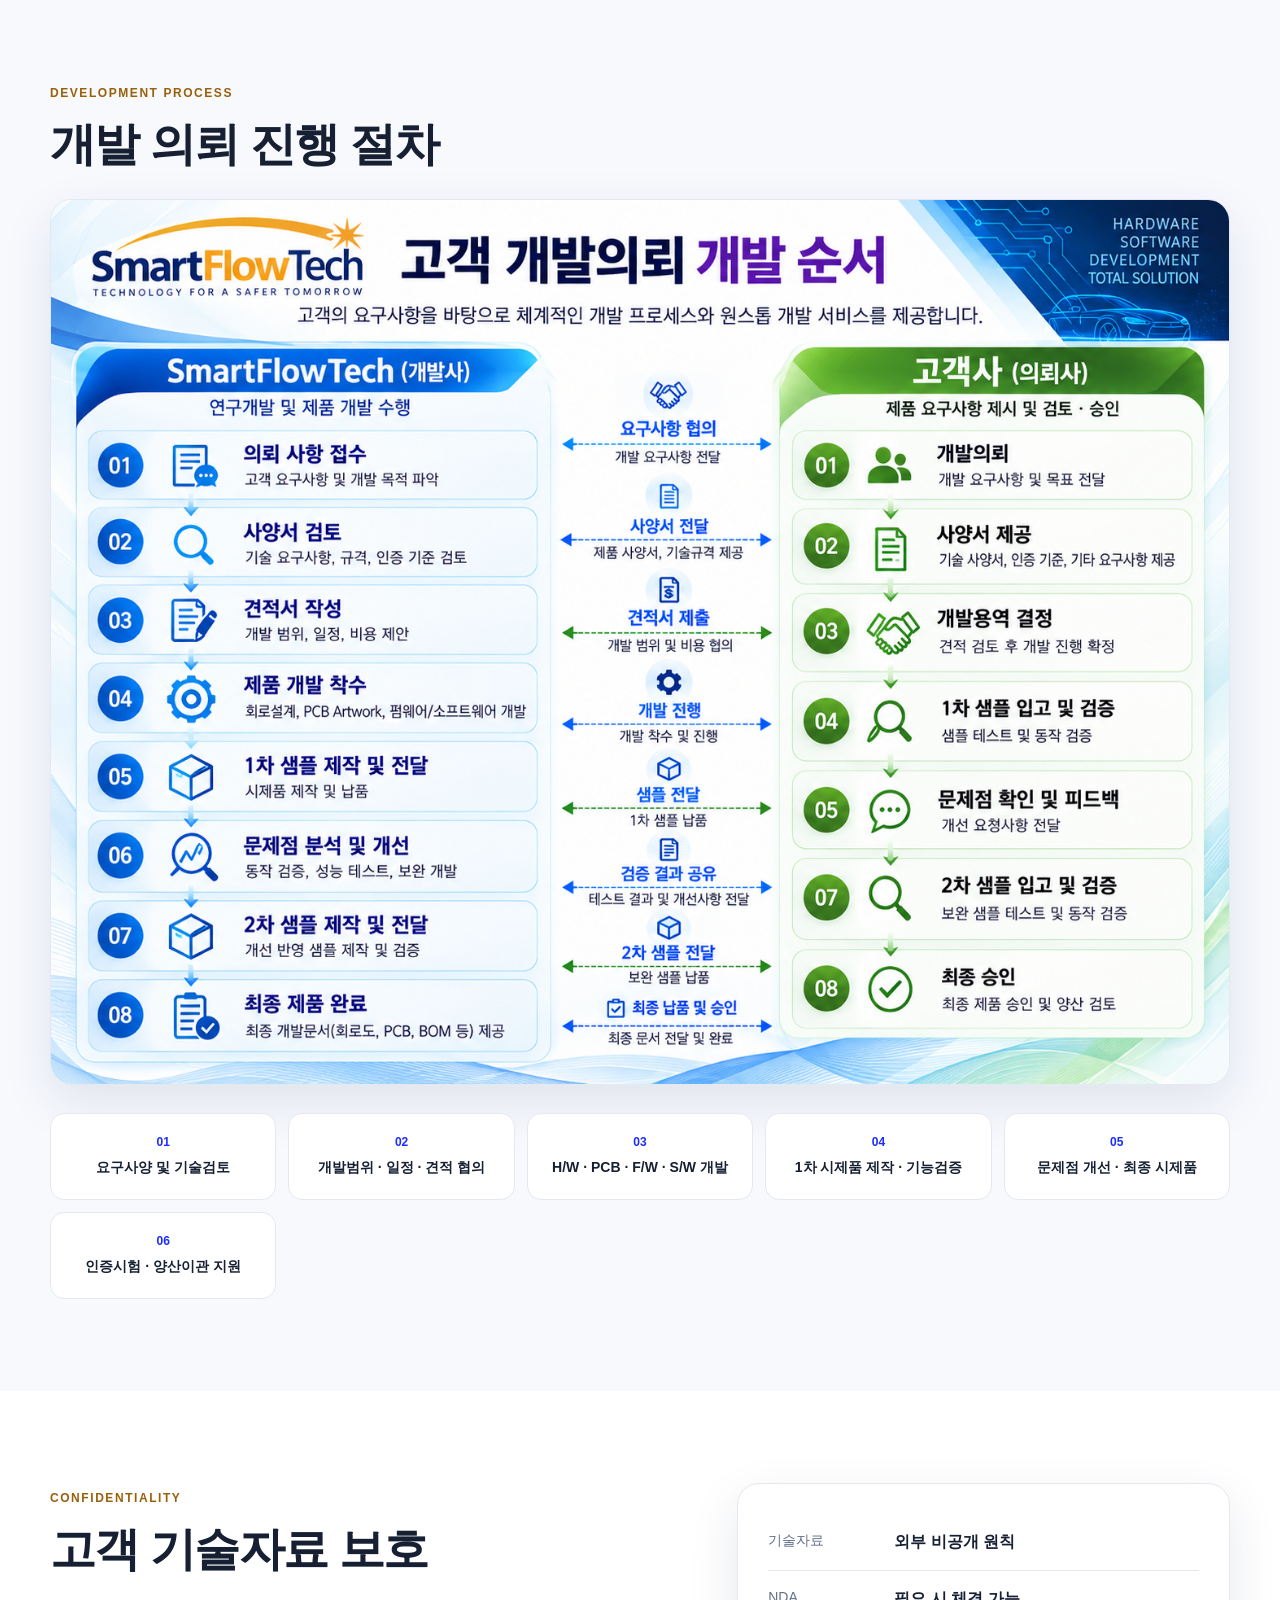
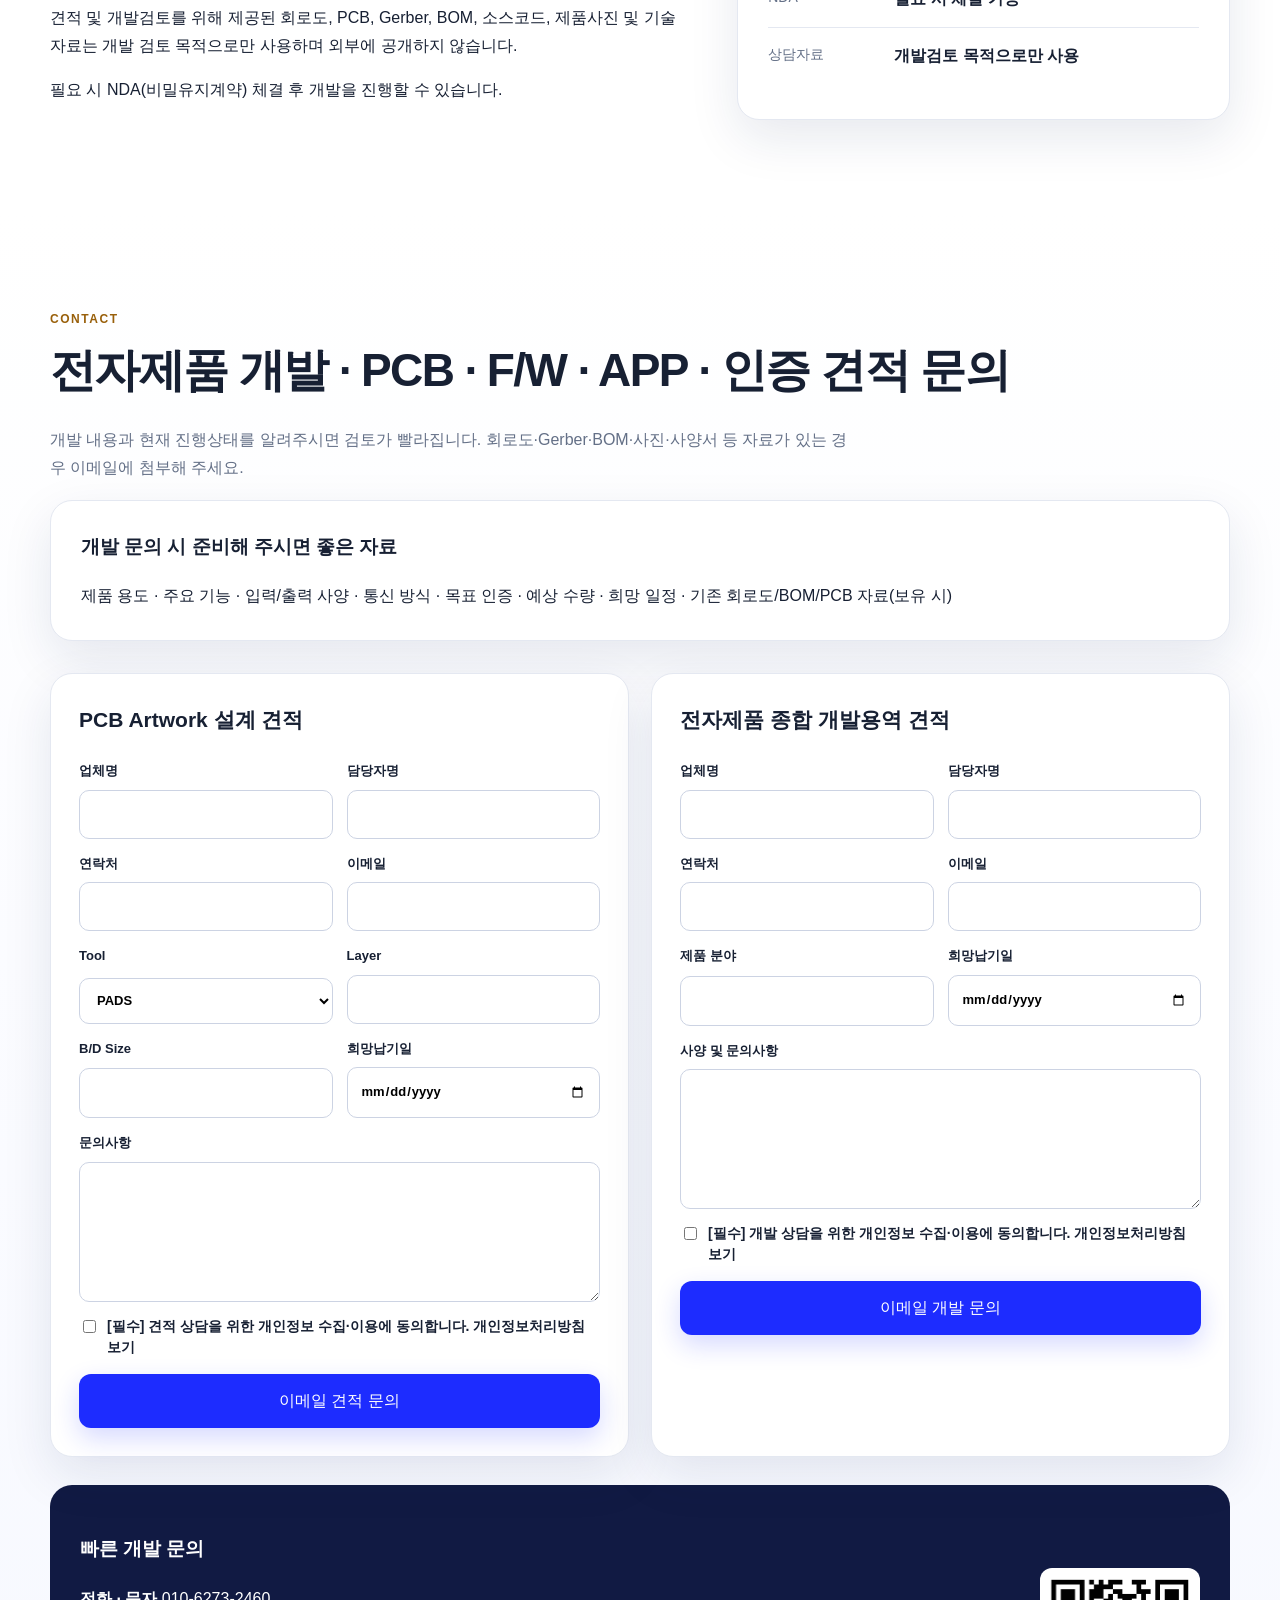
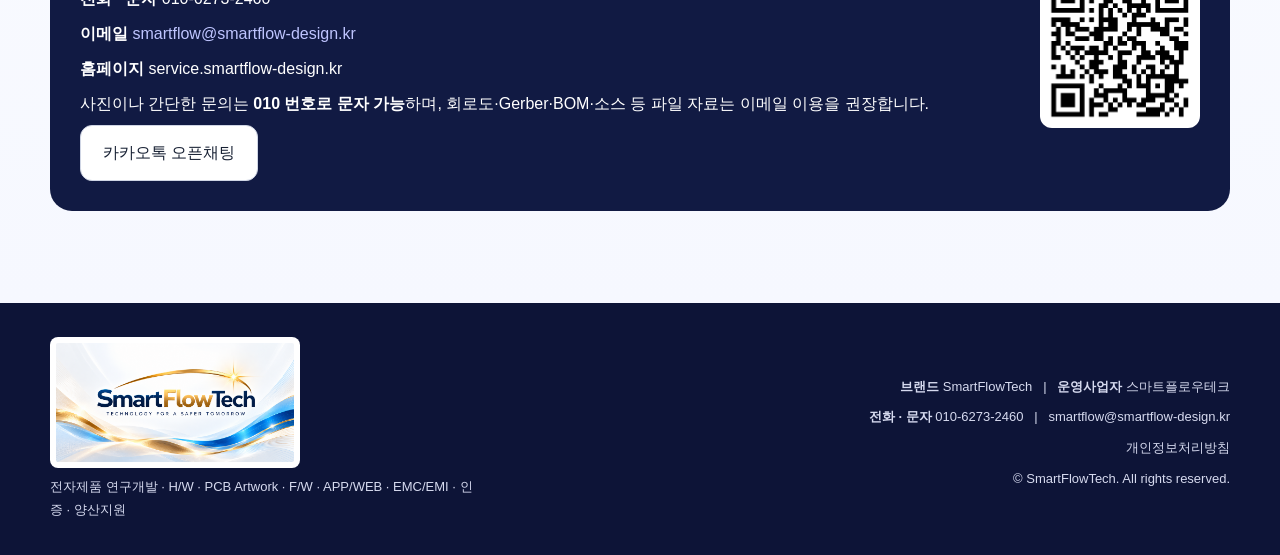
==== commit 51cd6da2: "Enhance certification and design review sections in HTML Updated certification support details and a" ====
--- a/index.html
+++ b/index.html
@@ -1,4 +1,5 @@
 <!doctype html>
+<!-- SmartFlowTech Service V2.6 -->
 <html lang="ko">
 <head>
   <meta charset="utf-8" />
@@ -141,7 +142,8 @@
       <article class="service-card">
         <div class="icon-badge">07</div>
         <h3>국내외 인증 대응</h3>
-        <p>KC, CE, FCC, UL 등 제품 인증을 위한 사전검토, 시험 준비, 기술 대응 및 불합격 원인 개선을 지원합니다.</p>
+        <p>KC, CE, FCC, UL 등 제품 인증을 위한 사전검토, EMI/EMC 개선, 시험 대응, 현장 디버깅 및 불합격 원인 분석을 지원합니다.</p>
+        <p><b>지원:</b> 회로·PCB 검토 · 설계변경 · 재시험 기술지원</p>
       </article>
 
       <article class="service-card">
@@ -202,6 +204,27 @@
     <figure class="artwork-hero-image">
       <div class="slide-media"><img src="assets/pcb-artwork-1.png" alt="PCB Artwork 설계 서비스" loading="lazy" /></div>
     </figure>
+  </div>
+
+  <div class="container two-col" style="margin-top:32px;">
+    <div class="info-card">
+      <span class="section-kicker">DESIGN REVIEW</span>
+      <h3 style="margin-top:8px;">회로 Design Review · PCB Layout Review</h3>
+      <p><b>설계 Tool</b><br>OrCAD Capture / PADS Logic / PADS Layout / PADS Designer / 3D Modeling</p>
+      <p>자동차 ECU 및 다양한 전자제품 설계 경험을 바탕으로 회로 Design Review와 PCB Layout Review를 지원합니다. 단순 연결·배선 검토를 넘어 <b>전원·GND 구조, 고속신호, 임피던스, EMI/EMC, 열설계, 부품배치, 절연·안전거리, 생산성 및 양산성</b>까지 종합적으로 검토합니다.</p>
+      <p>기존 제품의 <b>회로 오류, PCB Noise, 발열, 통신 불안정, 부품 단종, 원가절감, Layer 최적화 및 양산 전 설계보완</b>도 지원합니다.</p>
+      <p><b>주요 지원 범위</b><br>회로도 Review · PCB Layout Review · Gerber Review · BOM 검토 · 부품 대체 · DFM 검토 · 2D/3D 기구 간섭 검토 · PCB 제작자료 검토</p>
+    </div>
+
+    <div class="info-card">
+      <span class="section-kicker">CERTIFICATION SUPPORT</span>
+      <h3 style="margin-top:8px;">인증 컨설팅 · EMI/EMC 기술지원</h3>
+      <p>KC 및 국내외 인증 준비 과정에서 필요한 <b>EMI/EMC 사전검토, 회로 및 PCB 개선, 인증시험 대응, 현장 디버깅, 설계변경 및 재시험 대응</b>을 지원합니다.</p>
+      <p>인증시험에서 문제가 발생한 경우 단순 자문에 그치지 않고 <b>실제 회로도, PCB Layout, 부품 구성 및 시험 결과를 검토하여 원인을 분석하고 구체적인 개선 방향</b>을 제안합니다.</p>
+      <p><b>주요 검토 항목</b><br>전도·방사 EMI · ESD · Surge · EFT/Burst · 전원 노이즈 · 접지 · 필터 · Shielding · PCB Layout</p>
+      <p><b>지원 범위</b><br>KC · CE · FCC · UL 관련 사전검토 · EMI/EMC 개선 · 인증시험 대응 · 시험 Fail 원인분석 · 회로·PCB 설계변경 · 재시험 기술지원</p>
+      <p class="quote" style="margin-bottom:0;">“설계 단계부터 인증과 양산까지 고려하여 불필요한 재설계와 시험 반복을 줄이는 것을 목표로 합니다.”</p>
+    </div>
   </div>
 </section>
 
